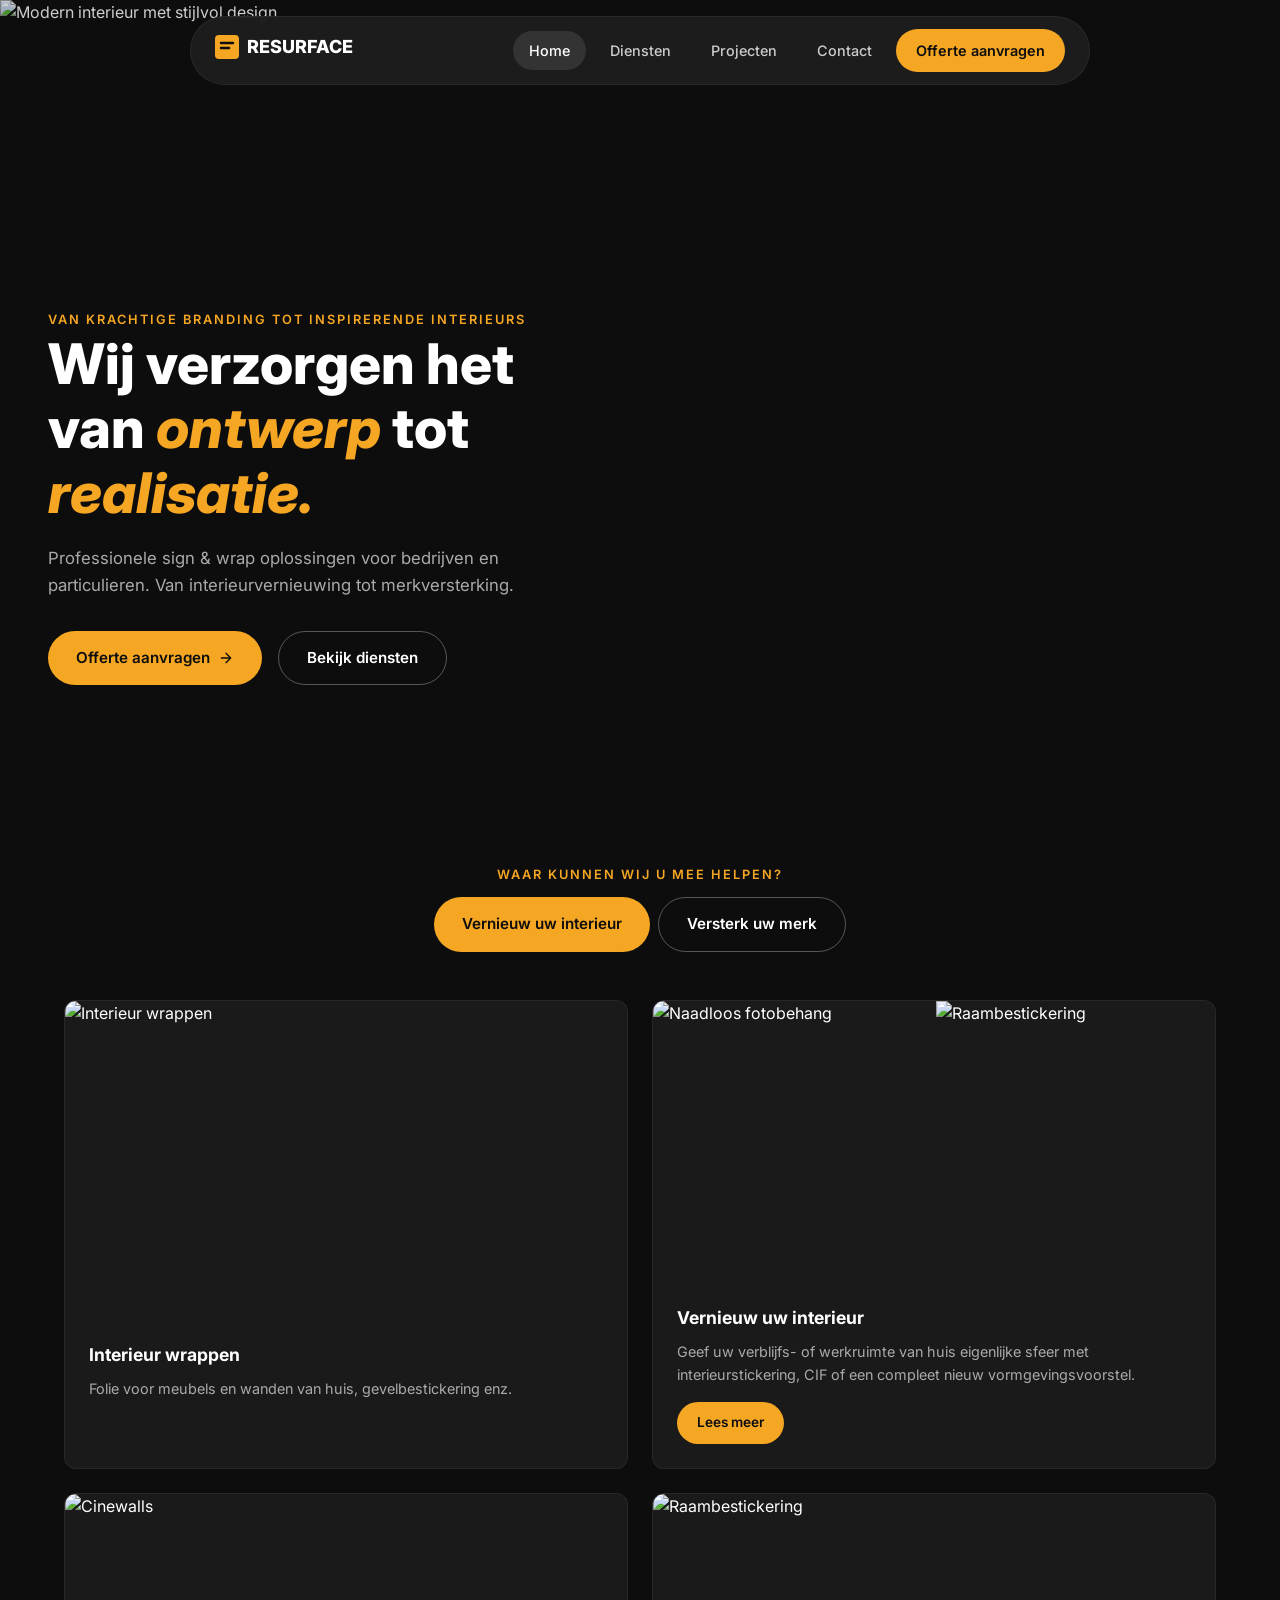
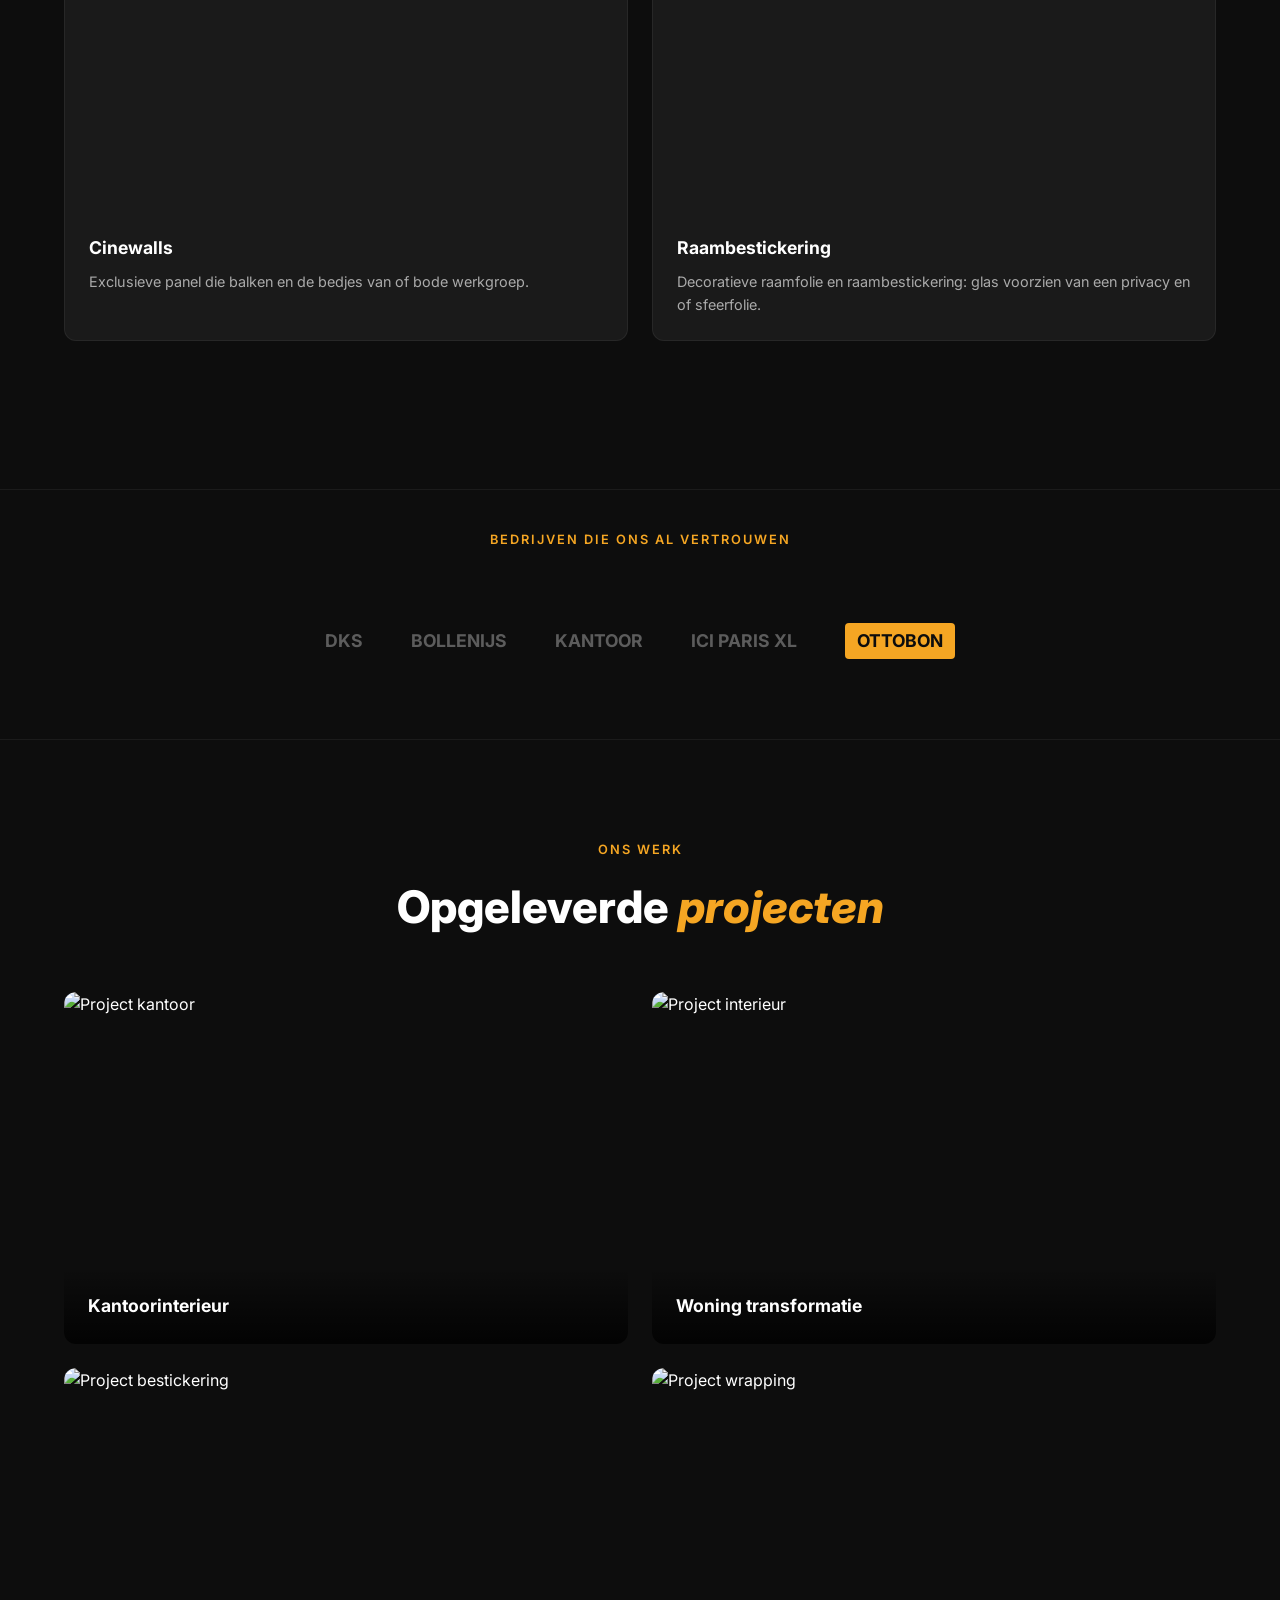
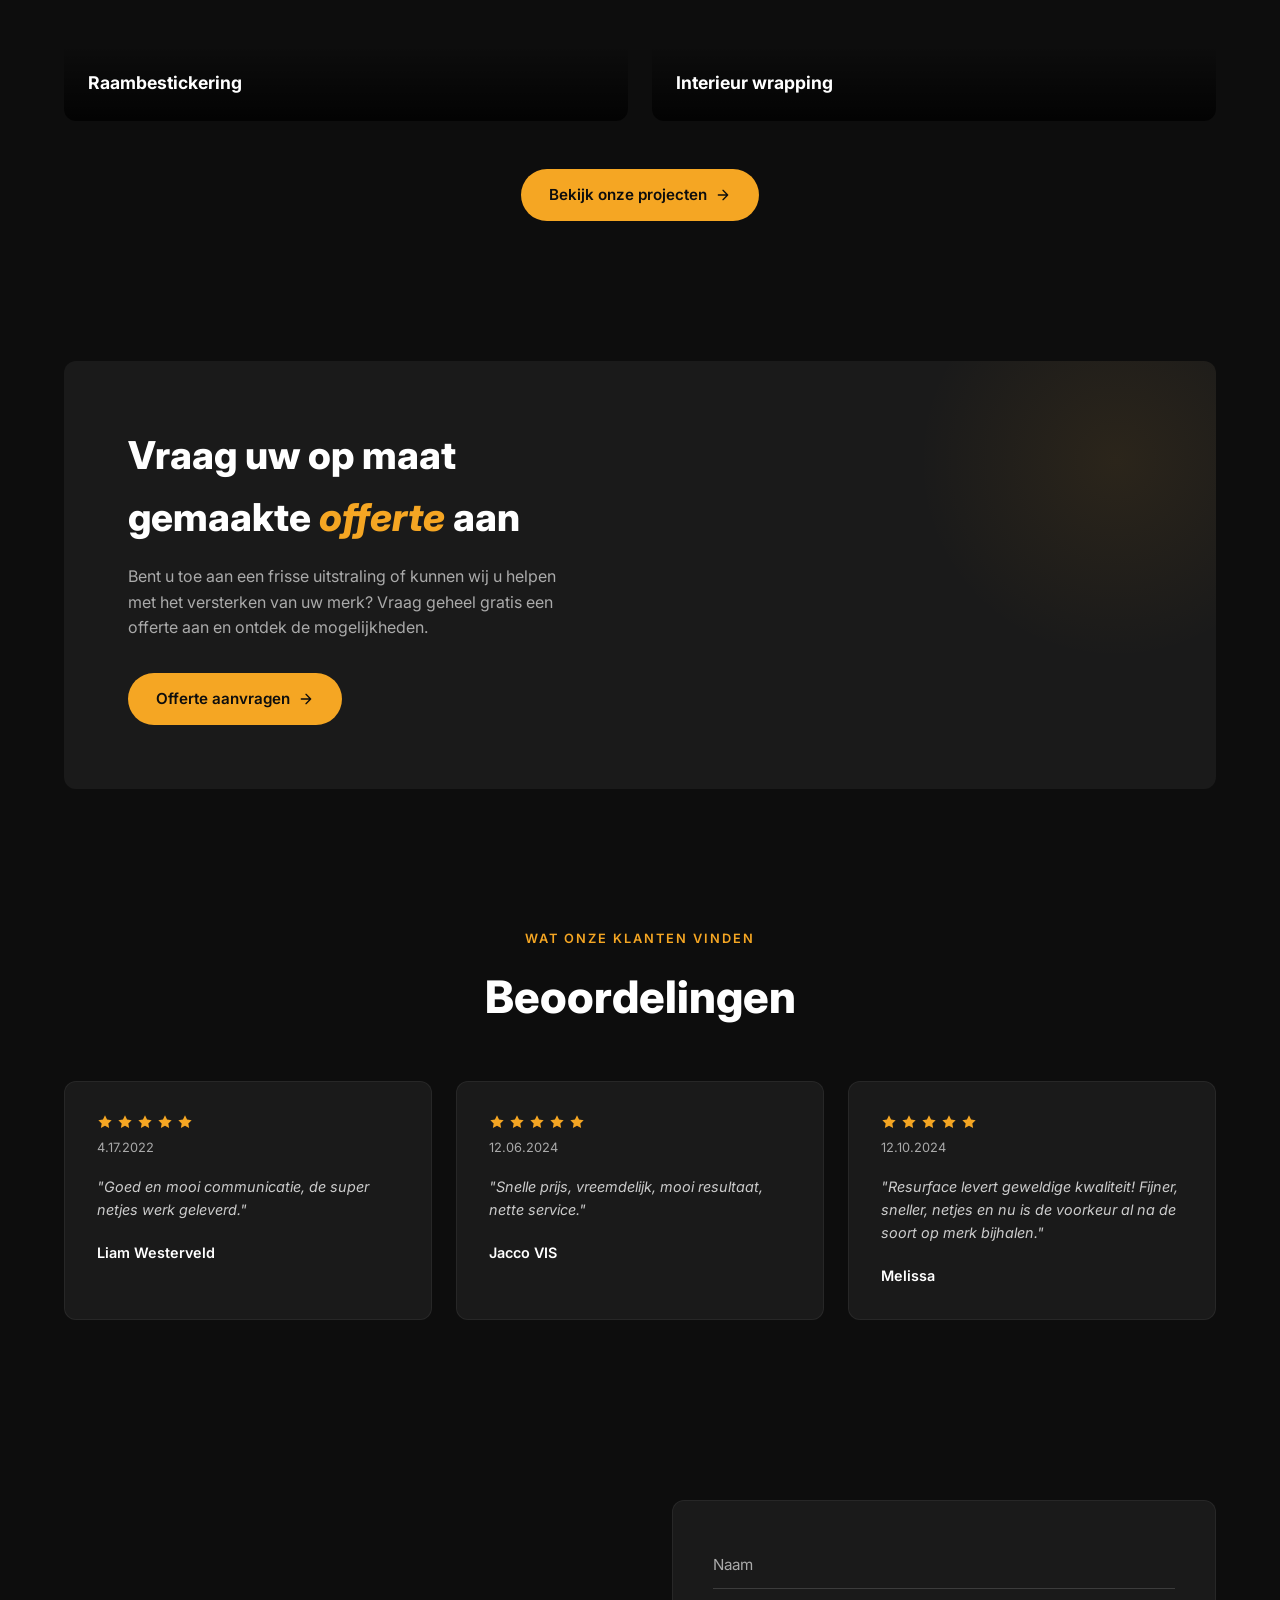
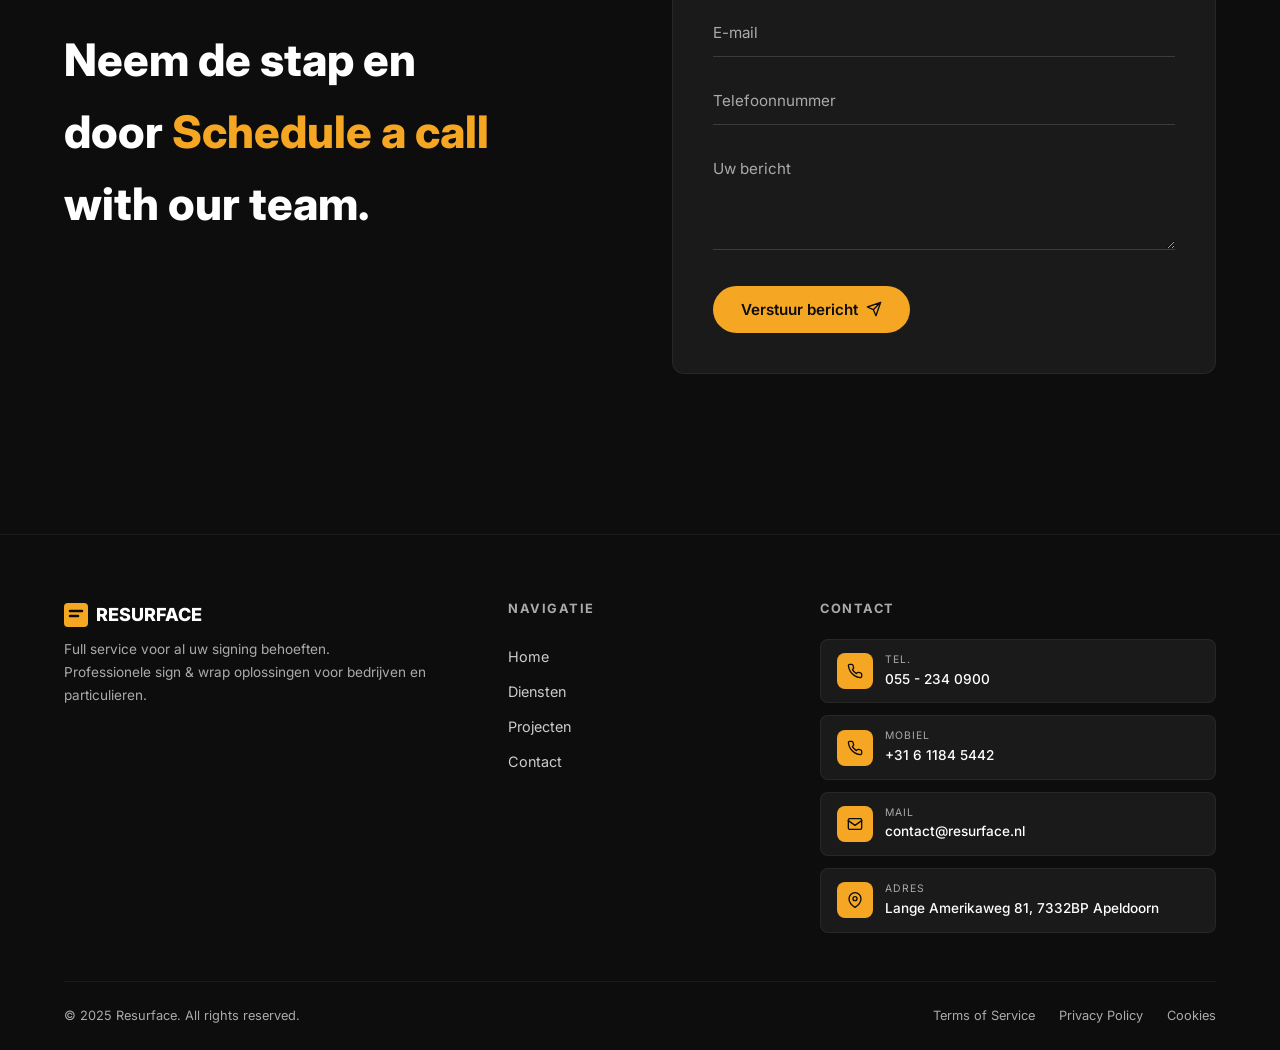
==== index.html @ d7158912 "Initial build: Resurface website — 4 pages, responsive, dark theme Complete static website for Resur" ====
<!DOCTYPE html>
<html lang="nl">
<head>
  <meta charset="UTF-8">
  <meta name="viewport" content="width=device-width, initial-scale=1.0">
  <title>Resurface — Totaalpartner in Interieur & Sign</title>
  <meta name="description" content="Van krachtige branding tot inspirerende interieurs. Wij verzorgen het van ontwerp tot realisatie. Professionele sign & wrap oplossingen in Apeldoorn.">
  <link rel="preconnect" href="https://fonts.googleapis.com">
  <link rel="preconnect" href="https://fonts.gstatic.com" crossorigin>
  <link href="https://fonts.googleapis.com/css2?family=Inter:wght@400;500;600;700;800&display=swap" rel="stylesheet">
  <link rel="stylesheet" href="css/style.css">
</head>
<body>

  <!-- Navigation -->
  <nav class="nav">
    <a href="index.html" class="nav-logo">
      <svg width="180" height="32" viewBox="0 0 180 32" fill="none" xmlns="http://www.w3.org/2000/svg">
        <rect x="0" y="4" width="24" height="24" rx="4" fill="#F5A623"/>
        <path d="M6 12h12M6 17h8" stroke="#0d0d0d" stroke-width="2.5" stroke-linecap="round"/>
        <text x="32" y="22" font-family="Inter, sans-serif" font-weight="800" font-size="18" fill="white">RESURFACE</text>
      </svg>
    </a>
    <div class="nav-links">
      <a href="index.html" class="active">Home</a>
      <a href="diensten.html">Diensten</a>
      <a href="projecten.html">Projecten</a>
      <a href="contact.html">Contact</a>
      <a href="contact.html" class="nav-cta">Offerte aanvragen</a>
    </div>
    <button class="nav-toggle" aria-label="Menu">
      <span></span><span></span><span></span>
    </button>
  </nav>

  <!-- Hero -->
  <section class="hero">
    <div class="hero-bg">
      <img src="https://images.unsplash.com/photo-1600607687939-ce8a6c25118c?w=1920&q=80" alt="Modern interieur met stijlvol design">
    </div>
    <div class="hero-content">
      <span class="hero-label">Van krachtige branding tot inspirerende interieurs</span>
      <h1>Wij verzorgen het van <span class="highlight">ontwerp</span> tot <span class="highlight">realisatie.</span></h1>
      <p>Professionele sign & wrap oplossingen voor bedrijven en particulieren. Van interieurvernieuwing tot merkversterking.</p>
      <div class="hero-buttons">
        <a href="contact.html" class="btn btn-primary">Offerte aanvragen <svg xmlns="http://www.w3.org/2000/svg" width="16" height="16" viewBox="0 0 24 24" fill="none" stroke="currentColor" stroke-width="2" stroke-linecap="round" stroke-linejoin="round"><path d="M5 12h14M12 5l7 7-7 7"/></svg></a>
        <a href="diensten.html" class="btn btn-outline">Bekijk diensten</a>
      </div>
    </div>
  </section>

  <!-- Waar kunnen wij u mee helpen? -->
  <section class="section">
    <div class="container">
      <p class="section-label">Waar kunnen wij u mee helpen?</p>
      <div class="tabs" style="margin-bottom: 48px;">
        <a href="diensten.html#huis" class="btn btn-primary">Vernieuw uw interieur</a>
        <a href="diensten.html#merk" class="btn btn-outline">Versterk uw merk</a>
      </div>

      <div class="home-services">
        <div class="home-service-card">
          <img src="https://images.unsplash.com/photo-1497366216548-37526070297c?w=800&q=80" alt="Interieur wrappen">
          <div class="home-service-content">
            <h3>Interieur wrappen</h3>
            <p>Folie voor meubels en wanden van huis, gevelbestickering enz.</p>
          </div>
        </div>
        <div class="home-service-card">
          <div style="display: grid; grid-template-columns: 1fr 1fr; gap: 4px;">
            <img src="https://images.unsplash.com/photo-1600585154340-be6161a56a0c?w=400&q=80" alt="Naadloos fotobehang" style="aspect-ratio: 1; object-fit: cover;">
            <img src="https://images.unsplash.com/photo-1618221195710-dd6b41faaea6?w=400&q=80" alt="Raambestickering" style="aspect-ratio: 1; object-fit: cover;">
          </div>
          <div class="home-service-content">
            <h3>Vernieuw uw interieur</h3>
            <p>Geef uw verblijfs- of werkruimte van huis eigenlijke sfeer met interieurstickering, CIF of een compleet nieuw vormgevingsvoorstel.</p>
            <a href="diensten.html" class="btn btn-primary" style="margin-top: 16px; padding: 10px 20px; font-size: 0.85rem;">Lees meer</a>
          </div>
        </div>
        <div class="home-service-card">
          <img src="https://images.unsplash.com/photo-1600573472592-401b489a3cdc?w=800&q=80" alt="Cinewalls">
          <div class="home-service-content">
            <h3>Cinewalls</h3>
            <p>Exclusieve panel die balken en de bedjes van of bode werkgroep.</p>
          </div>
        </div>
        <div class="home-service-card">
          <img src="https://images.unsplash.com/photo-1497366811353-6870744d04b2?w=800&q=80" alt="Raambestickering">
          <div class="home-service-content">
            <h3>Raambestickering</h3>
            <p>Decoratieve raamfolie en raambestickering: glas voorzien van een privacy en of sfeerfolie.</p>
          </div>
        </div>
      </div>
    </div>
  </section>

  <!-- Bedrijven die ons vertrouwen -->
  <section style="padding: 40px 0; border-top: 1px solid rgba(255,255,255,0.06); border-bottom: 1px solid rgba(255,255,255,0.06);">
    <div class="container">
      <p class="section-label" style="margin-bottom: 32px;">Bedrijven die ons al vertrouwen</p>
      <div class="trust-logos">
        <span style="color: var(--text-gray); font-weight: 700; font-size: 1.1rem; opacity: 0.5;">DKS</span>
        <span style="color: var(--text-gray); font-weight: 700; font-size: 1.1rem; opacity: 0.5;">BOLLENIJS</span>
        <span style="color: var(--text-gray); font-weight: 700; font-size: 1.1rem; opacity: 0.5;">KANTOOR</span>
        <span style="color: var(--text-gray); font-weight: 700; font-size: 1.1rem; opacity: 0.5;">ICI PARIS XL</span>
        <span style="color: var(--text-gray); font-weight: 700; font-size: 1.1rem; background: var(--accent); color: var(--bg-dark); padding: 4px 12px; border-radius: 4px; opacity: 1;">OTTOBON</span>
      </div>
    </div>
  </section>

  <!-- Opgeleverde projecten -->
  <section class="section">
    <div class="container">
      <p class="section-label">Ons werk</p>
      <h2 class="section-title">Opgeleverde <span class="highlight">projecten</span></h2>
      <div class="projects-showcase">
        <div class="showcase-card">
          <img src="https://images.unsplash.com/photo-1497366216548-37526070297c?w=800&q=80" alt="Project kantoor">
          <div class="showcase-overlay">
            <h3>Kantoorinterieur</h3>
          </div>
        </div>
        <div class="showcase-card">
          <img src="https://images.unsplash.com/photo-1600607687939-ce8a6c25118c?w=800&q=80" alt="Project interieur">
          <div class="showcase-overlay">
            <h3>Woning transformatie</h3>
          </div>
        </div>
        <div class="showcase-card">
          <img src="https://images.unsplash.com/photo-1600585154340-be6161a56a0c?w=800&q=80" alt="Project bestickering">
          <div class="showcase-overlay">
            <h3>Raambestickering</h3>
          </div>
        </div>
        <div class="showcase-card">
          <img src="https://images.unsplash.com/photo-1618221195710-dd6b41faaea6?w=800&q=80" alt="Project wrapping">
          <div class="showcase-overlay">
            <h3>Interieur wrapping</h3>
          </div>
        </div>
      </div>
      <div style="text-align: center;">
        <a href="projecten.html" class="btn btn-primary">Bekijk onze projecten <svg xmlns="http://www.w3.org/2000/svg" width="16" height="16" viewBox="0 0 24 24" fill="none" stroke="currentColor" stroke-width="2" stroke-linecap="round" stroke-linejoin="round"><path d="M5 12h14M12 5l7 7-7 7"/></svg></a>
      </div>
    </div>
  </section>

  <!-- CTA -->
  <div class="container">
    <div class="cta-section">
      <h2>Vraag uw op maat gemaakte <span class="highlight">offerte</span> aan</h2>
      <p>Bent u toe aan een frisse uitstraling of kunnen wij u helpen met het versterken van uw merk? Vraag geheel gratis een offerte aan en ontdek de mogelijkheden.</p>
      <a href="contact.html" class="btn btn-primary">Offerte aanvragen <svg xmlns="http://www.w3.org/2000/svg" width="16" height="16" viewBox="0 0 24 24" fill="none" stroke="currentColor" stroke-width="2" stroke-linecap="round" stroke-linejoin="round"><path d="M5 12h14M12 5l7 7-7 7"/></svg></a>
    </div>
  </div>

  <!-- Reviews -->
  <section class="section">
    <div class="container">
      <p class="section-label">Wat onze klanten vinden</p>
      <h2 class="section-title" style="margin-bottom: 48px;">Beoordelingen</h2>
      <div class="reviews-grid">
        <div class="review-card">
          <div class="review-stars">
            <svg viewBox="0 0 24 24"><polygon points="12 2 15.09 8.26 22 9.27 17 14.14 18.18 21.02 12 17.77 5.82 21.02 7 14.14 2 9.27 8.91 8.26 12 2"/></svg>
            <svg viewBox="0 0 24 24"><polygon points="12 2 15.09 8.26 22 9.27 17 14.14 18.18 21.02 12 17.77 5.82 21.02 7 14.14 2 9.27 8.91 8.26 12 2"/></svg>
            <svg viewBox="0 0 24 24"><polygon points="12 2 15.09 8.26 22 9.27 17 14.14 18.18 21.02 12 17.77 5.82 21.02 7 14.14 2 9.27 8.91 8.26 12 2"/></svg>
            <svg viewBox="0 0 24 24"><polygon points="12 2 15.09 8.26 22 9.27 17 14.14 18.18 21.02 12 17.77 5.82 21.02 7 14.14 2 9.27 8.91 8.26 12 2"/></svg>
            <svg viewBox="0 0 24 24"><polygon points="12 2 15.09 8.26 22 9.27 17 14.14 18.18 21.02 12 17.77 5.82 21.02 7 14.14 2 9.27 8.91 8.26 12 2"/></svg>
          </div>
          <p class="review-date">4.17.2022</p>
          <p class="review-text">"Goed en mooi communicatie, de super netjes werk geleverd."</p>
          <p class="review-author">Liam Westerveld</p>
        </div>
        <div class="review-card">
          <div class="review-stars">
            <svg viewBox="0 0 24 24"><polygon points="12 2 15.09 8.26 22 9.27 17 14.14 18.18 21.02 12 17.77 5.82 21.02 7 14.14 2 9.27 8.91 8.26 12 2"/></svg>
            <svg viewBox="0 0 24 24"><polygon points="12 2 15.09 8.26 22 9.27 17 14.14 18.18 21.02 12 17.77 5.82 21.02 7 14.14 2 9.27 8.91 8.26 12 2"/></svg>
            <svg viewBox="0 0 24 24"><polygon points="12 2 15.09 8.26 22 9.27 17 14.14 18.18 21.02 12 17.77 5.82 21.02 7 14.14 2 9.27 8.91 8.26 12 2"/></svg>
            <svg viewBox="0 0 24 24"><polygon points="12 2 15.09 8.26 22 9.27 17 14.14 18.18 21.02 12 17.77 5.82 21.02 7 14.14 2 9.27 8.91 8.26 12 2"/></svg>
            <svg viewBox="0 0 24 24"><polygon points="12 2 15.09 8.26 22 9.27 17 14.14 18.18 21.02 12 17.77 5.82 21.02 7 14.14 2 9.27 8.91 8.26 12 2"/></svg>
          </div>
          <p class="review-date">12.06.2024</p>
          <p class="review-text">"Snelle prijs, vreemdelijk, mooi resultaat, nette service."</p>
          <p class="review-author">Jacco VIS</p>
        </div>
        <div class="review-card">
          <div class="review-stars">
            <svg viewBox="0 0 24 24"><polygon points="12 2 15.09 8.26 22 9.27 17 14.14 18.18 21.02 12 17.77 5.82 21.02 7 14.14 2 9.27 8.91 8.26 12 2"/></svg>
            <svg viewBox="0 0 24 24"><polygon points="12 2 15.09 8.26 22 9.27 17 14.14 18.18 21.02 12 17.77 5.82 21.02 7 14.14 2 9.27 8.91 8.26 12 2"/></svg>
            <svg viewBox="0 0 24 24"><polygon points="12 2 15.09 8.26 22 9.27 17 14.14 18.18 21.02 12 17.77 5.82 21.02 7 14.14 2 9.27 8.91 8.26 12 2"/></svg>
            <svg viewBox="0 0 24 24"><polygon points="12 2 15.09 8.26 22 9.27 17 14.14 18.18 21.02 12 17.77 5.82 21.02 7 14.14 2 9.27 8.91 8.26 12 2"/></svg>
            <svg viewBox="0 0 24 24"><polygon points="12 2 15.09 8.26 22 9.27 17 14.14 18.18 21.02 12 17.77 5.82 21.02 7 14.14 2 9.27 8.91 8.26 12 2"/></svg>
          </div>
          <p class="review-date">12.10.2024</p>
          <p class="review-text">"Resurface levert geweldige kwaliteit! Fijner, sneller, netjes en nu is de voorkeur al na de soort op merk bijhalen."</p>
          <p class="review-author">Melissa</p>
        </div>
      </div>
    </div>
  </section>

  <!-- Contact bottom -->
  <section style="padding: 0 0 40px; position: relative;">
    <div class="container">
      <div class="home-contact">
        <div class="home-contact-text">
          <h2>Neem de stap en<br>door <span class="highlight">Schedule a call</span><br>with our team.</h2>
        </div>
        <div>
          <form class="contact-form">
            <div class="form-group">
              <input type="text" name="naam" placeholder="Naam" required>
            </div>
            <div class="form-group">
              <input type="email" name="email" placeholder="E-mail" required>
            </div>
            <div class="form-group">
              <input type="tel" name="telefoon" placeholder="Telefoonnummer">
            </div>
            <div class="form-group">
              <textarea name="bericht" placeholder="Uw bericht" rows="4"></textarea>
            </div>
            <button type="submit" class="btn btn-primary form-submit">Verstuur bericht <svg xmlns="http://www.w3.org/2000/svg" width="16" height="16" viewBox="0 0 24 24" fill="none" stroke="currentColor" stroke-width="2" stroke-linecap="round" stroke-linejoin="round"><path d="M22 2L11 13M22 2l-7 20-4-9-9-4 20-7z"/></svg></button>
          </form>
        </div>
      </div>
    </div>
  </section>

  <!-- Footer -->
  <footer class="footer">
    <div class="container">
      <div class="footer-grid">
        <div>
          <div class="footer-logo">
            <svg width="180" height="32" viewBox="0 0 180 32" fill="none" xmlns="http://www.w3.org/2000/svg">
              <rect x="0" y="4" width="24" height="24" rx="4" fill="#F5A623"/>
              <path d="M6 12h12M6 17h8" stroke="#0d0d0d" stroke-width="2.5" stroke-linecap="round"/>
              <text x="32" y="22" font-family="Inter, sans-serif" font-weight="800" font-size="18" fill="white">RESURFACE</text>
            </svg>
          </div>
          <p class="footer-desc">Full service voor al uw signing behoeften.<br>Professionele sign & wrap oplossingen voor bedrijven en particulieren.</p>
        </div>
        <div>
          <h4>Navigatie</h4>
          <div class="footer-nav">
            <a href="index.html">Home</a>
            <a href="diensten.html">Diensten</a>
            <a href="projecten.html">Projecten</a>
            <a href="contact.html">Contact</a>
          </div>
        </div>
        <div>
          <h4>Contact</h4>
          <div class="footer-contact">
            <div class="footer-contact-item">
              <div class="footer-contact-icon">
                <svg xmlns="http://www.w3.org/2000/svg" viewBox="0 0 24 24" fill="none" stroke="currentColor" stroke-width="2" stroke-linecap="round" stroke-linejoin="round"><path d="M22 16.92v3a2 2 0 01-2.18 2 19.79 19.79 0 01-8.63-3.07 19.5 19.5 0 01-6-6 19.79 19.79 0 01-3.07-8.67A2 2 0 014.11 2h3a2 2 0 012 1.72c.127.96.361 1.903.7 2.81a2 2 0 01-.45 2.11L8.09 9.91a16 16 0 006 6l1.27-1.27a2 2 0 012.11-.45c.907.339 1.85.573 2.81.7A2 2 0 0122 16.92z"/></svg>
              </div>
              <div>
                <p class="footer-contact-label">Tel.</p>
                <p class="footer-contact-value">055 - 234 0900</p>
              </div>
            </div>
            <div class="footer-contact-item">
              <div class="footer-contact-icon">
                <svg xmlns="http://www.w3.org/2000/svg" viewBox="0 0 24 24" fill="none" stroke="currentColor" stroke-width="2" stroke-linecap="round" stroke-linejoin="round"><path d="M22 16.92v3a2 2 0 01-2.18 2 19.79 19.79 0 01-8.63-3.07 19.5 19.5 0 01-6-6 19.79 19.79 0 01-3.07-8.67A2 2 0 014.11 2h3a2 2 0 012 1.72c.127.96.361 1.903.7 2.81a2 2 0 01-.45 2.11L8.09 9.91a16 16 0 006 6l1.27-1.27a2 2 0 012.11-.45c.907.339 1.85.573 2.81.7A2 2 0 0122 16.92z"/></svg>
              </div>
              <div>
                <p class="footer-contact-label">Mobiel</p>
                <p class="footer-contact-value">+31 6 1184 5442</p>
              </div>
            </div>
            <div class="footer-contact-item">
              <div class="footer-contact-icon">
                <svg xmlns="http://www.w3.org/2000/svg" viewBox="0 0 24 24" fill="none" stroke="currentColor" stroke-width="2" stroke-linecap="round" stroke-linejoin="round"><rect x="2" y="4" width="20" height="16" rx="2"/><path d="M22 7l-10 7L2 7"/></svg>
              </div>
              <div>
                <p class="footer-contact-label">Mail</p>
                <p class="footer-contact-value">contact@resurface.nl</p>
              </div>
            </div>
            <div class="footer-contact-item">
              <div class="footer-contact-icon">
                <svg xmlns="http://www.w3.org/2000/svg" viewBox="0 0 24 24" fill="none" stroke="currentColor" stroke-width="2" stroke-linecap="round" stroke-linejoin="round"><path d="M21 10c0 7-9 13-9 13s-9-6-9-13a9 9 0 0118 0z"/><circle cx="12" cy="10" r="3"/></svg>
              </div>
              <div>
                <p class="footer-contact-label">Adres</p>
                <p class="footer-contact-value">Lange Amerikaweg 81, 7332BP Apeldoorn</p>
              </div>
            </div>
          </div>
        </div>
      </div>
      <div class="footer-bottom">
        <p>&copy; 2025 Resurface. All rights reserved.</p>
        <div class="footer-bottom-links">
          <a href="#">Terms of Service</a>
          <a href="#">Privacy Policy</a>
          <a href="#">Cookies</a>
        </div>
      </div>
    </div>
  </footer>

  <script src="js/main.js"></script>
</body>
</html>
---- css/style.css ----
/* ===== RESET & BASE ===== */
*, *::before, *::after { margin: 0; padding: 0; box-sizing: border-box; }

:root {
  --bg-dark: #0d0d0d;
  --bg-card: #1a1a1a;
  --bg-card-hover: #222;
  --accent: #f5a623;
  --accent-hover: #e69500;
  --text-white: #fff;
  --text-gray: #aaa;
  --text-light: #ccc;
  --radius: 12px;
  --radius-sm: 8px;
  --transition: .3s ease;
  --max-width: 1200px;
  --nav-height: 80px;
}

html { scroll-behavior: smooth; font-size: 16px; }

body {
  font-family: 'Inter', -apple-system, BlinkMacSystemFont, 'Segoe UI', sans-serif;
  background: var(--bg-dark);
  color: var(--text-white);
  line-height: 1.6;
  overflow-x: hidden;
}

a { color: inherit; text-decoration: none; }
ul { list-style: none; }
img { max-width: 100%; height: auto; display: block; }
button, input, textarea { font-family: inherit; }

.container {
  max-width: var(--max-width);
  margin: 0 auto;
  padding: 0 24px;
}

/* ===== NAVIGATION ===== */
.nav {
  position: fixed;
  top: 16px;
  left: 50%;
  transform: translateX(-50%);
  width: calc(100% - 48px);
  max-width: 900px;
  background: rgba(30, 30, 30, 0.9);
  backdrop-filter: blur(20px);
  -webkit-backdrop-filter: blur(20px);
  border-radius: 50px;
  padding: 12px 24px;
  display: flex;
  align-items: center;
  justify-content: space-between;
  z-index: 1000;
  border: 1px solid rgba(255,255,255,0.06);
}

.nav-logo img {
  height: 32px;
  width: auto;
}

.nav-links {
  display: flex;
  gap: 8px;
  align-items: center;
}

.nav-links a {
  padding: 8px 16px;
  border-radius: 50px;
  font-size: 0.9rem;
  font-weight: 500;
  color: var(--text-light);
  transition: var(--transition);
}

.nav-links a:hover,
.nav-links a.active {
  color: var(--text-white);
  background: rgba(255,255,255,0.1);
}

.nav-cta {
  background: var(--accent) !important;
  color: var(--bg-dark) !important;
  font-weight: 600 !important;
  padding: 10px 20px !important;
}

.nav-cta:hover {
  background: var(--accent-hover) !important;
}

/* Mobile hamburger */
.nav-toggle {
  display: none;
  background: none;
  border: none;
  cursor: pointer;
  padding: 8px;
  flex-direction: column;
  gap: 5px;
}

.nav-toggle span {
  display: block;
  width: 24px;
  height: 2px;
  background: var(--text-white);
  border-radius: 2px;
  transition: var(--transition);
}

/* ===== HERO ===== */
.hero {
  position: relative;
  min-height: 85vh;
  display: flex;
  align-items: flex-end;
  padding: 0 0 80px;
  overflow: hidden;
}

.hero-bg {
  position: absolute;
  inset: 0;
  z-index: 0;
}

.hero-bg img {
  width: 100%;
  height: 100%;
  object-fit: cover;
}

.hero-bg::after {
  content: '';
  position: absolute;
  inset: 0;
  background: linear-gradient(to top, rgba(13,13,13,0.95) 0%, rgba(13,13,13,0.4) 50%, rgba(13,13,13,0.2) 100%);
}

.hero-content {
  position: relative;
  z-index: 1;
  max-width: 600px;
  padding: 0 48px;
}

.hero-label {
  text-transform: uppercase;
  font-size: 0.8rem;
  font-weight: 600;
  letter-spacing: 2px;
  color: var(--accent);
  margin-bottom: 16px;
}

.hero h1 {
  font-size: clamp(2.2rem, 5vw, 3.5rem);
  font-weight: 800;
  line-height: 1.15;
  margin-bottom: 20px;
}

.hero h1 .highlight {
  color: var(--accent);
  font-style: italic;
}

.hero p {
  color: var(--text-gray);
  font-size: 1.05rem;
  margin-bottom: 32px;
  max-width: 480px;
}

.hero-buttons {
  display: flex;
  gap: 16px;
  flex-wrap: wrap;
}

/* ===== BUTTONS ===== */
.btn {
  display: inline-flex;
  align-items: center;
  gap: 8px;
  padding: 14px 28px;
  border-radius: 50px;
  font-weight: 600;
  font-size: 0.95rem;
  cursor: pointer;
  transition: var(--transition);
  border: none;
  white-space: nowrap;
}

.btn-primary {
  background: var(--accent);
  color: var(--bg-dark);
}

.btn-primary:hover {
  background: var(--accent-hover);
  transform: translateY(-2px);
}

.btn-outline {
  background: transparent;
  color: var(--text-white);
  border: 1px solid rgba(255,255,255,0.3);
}

.btn-outline:hover {
  border-color: var(--text-white);
  background: rgba(255,255,255,0.05);
}

.btn-dark {
  background: rgba(255,255,255,0.1);
  color: var(--text-white);
  border: 1px solid rgba(255,255,255,0.15);
}

.btn-dark:hover {
  background: rgba(255,255,255,0.15);
}

.btn svg, .btn i {
  width: 16px;
  height: 16px;
}

/* ===== SECTION SHARED ===== */
.section {
  padding: 100px 0;
}

.section-label {
  text-transform: uppercase;
  font-size: 0.8rem;
  font-weight: 600;
  letter-spacing: 2px;
  color: var(--accent);
  text-align: center;
  margin-bottom: 12px;
}

.section-title {
  font-size: clamp(1.8rem, 4vw, 2.8rem);
  font-weight: 800;
  text-align: center;
  margin-bottom: 48px;
}

.section-title .highlight {
  color: var(--accent);
  font-style: italic;
}

/* ===== TABS (Diensten) ===== */
.tabs {
  display: flex;
  justify-content: center;
  gap: 8px;
  margin-bottom: 60px;
  flex-wrap: wrap;
}

.tab-btn {
  padding: 10px 24px;
  border-radius: 50px;
  background: transparent;
  color: var(--text-gray);
  border: 1px solid rgba(255,255,255,0.15);
  cursor: pointer;
  font-weight: 500;
  font-size: 0.95rem;
  transition: var(--transition);
}

.tab-btn:hover {
  color: var(--text-white);
  border-color: rgba(255,255,255,0.3);
}

.tab-btn.active {
  background: var(--accent);
  color: var(--bg-dark);
  border-color: var(--accent);
  font-weight: 600;
}

.tab-content {
  display: none;
}

.tab-content.active {
  display: block;
  animation: fadeIn 0.4s ease;
}

@keyframes fadeIn {
  from { opacity: 0; transform: translateY(12px); }
  to { opacity: 1; transform: translateY(0); }
}

/* ===== CATEGORY INTRO ===== */
.category-intro {
  display: grid;
  grid-template-columns: 1fr 1fr;
  gap: 48px;
  align-items: center;
  margin-bottom: 80px;
}

.category-intro h2 {
  font-size: clamp(1.6rem, 3vw, 2.4rem);
  font-weight: 800;
  text-transform: uppercase;
  margin-bottom: 20px;
}

.category-intro p {
  color: var(--text-gray);
  font-size: 1rem;
  margin-bottom: 24px;
  max-width: 440px;
}

.category-image {
  border-radius: var(--radius);
  overflow: hidden;
  aspect-ratio: 16/10;
}

.category-image img {
  width: 100%;
  height: 100%;
  object-fit: cover;
}

/* ===== SERVICES GRID ===== */
.services-grid {
  display: grid;
  grid-template-columns: repeat(4, 1fr);
  gap: 32px;
}

.service-card {
  text-align: center;
}

.service-icon {
  width: 100px;
  height: 100px;
  border-radius: 50%;
  overflow: hidden;
  margin: 0 auto 16px;
  border: 3px solid rgba(255,255,255,0.1);
}

.service-icon img {
  width: 100%;
  height: 100%;
  object-fit: cover;
}

.service-card h3 {
  color: var(--accent);
  font-size: 0.95rem;
  font-weight: 600;
  margin-bottom: 8px;
}

.service-card p {
  color: var(--text-gray);
  font-size: 0.85rem;
  line-height: 1.5;
}

/* ===== PROJECTS ===== */
.project-block {
  display: grid;
  grid-template-columns: 1fr 1fr;
  gap: 48px;
  align-items: start;
  margin-bottom: 80px;
}

.project-block:nth-child(even) {
  direction: rtl;
}

.project-block:nth-child(even) > * {
  direction: ltr;
}

.project-info .project-label {
  text-transform: uppercase;
  font-size: 0.75rem;
  font-weight: 600;
  letter-spacing: 2px;
  color: var(--accent);
  margin-bottom: 8px;
}

.project-info h2 {
  font-size: 1.8rem;
  font-weight: 800;
  margin-bottom: 16px;
}

.project-info p {
  color: var(--text-gray);
  font-size: 0.95rem;
  margin-bottom: 20px;
  max-width: 440px;
}

.project-tags {
  display: flex;
  gap: 8px;
  flex-wrap: wrap;
  margin-bottom: 24px;
}

.project-tag {
  padding: 6px 16px;
  border-radius: 50px;
  font-size: 0.8rem;
  color: var(--accent);
  border: 1px solid rgba(245, 166, 35, 0.3);
  background: rgba(245, 166, 35, 0.08);
}

.project-main-image {
  border-radius: var(--radius);
  overflow: hidden;
  aspect-ratio: 16/10;
}

.project-main-image img {
  width: 100%;
  height: 100%;
  object-fit: cover;
}

.project-gallery {
  display: grid;
  grid-template-columns: repeat(5, 1fr);
  gap: 12px;
  margin-top: 20px;
  grid-column: 1 / -1;
  direction: ltr;
}

.project-gallery img {
  border-radius: var(--radius-sm);
  aspect-ratio: 1;
  object-fit: cover;
  width: 100%;
  cursor: pointer;
  transition: var(--transition);
}

.project-gallery img:hover {
  transform: scale(1.05);
}

/* ===== CTA SECTION ===== */
.cta-section {
  background: var(--bg-card);
  border-radius: var(--radius);
  padding: 64px;
  margin: 40px auto;
  max-width: var(--max-width);
  position: relative;
  overflow: hidden;
}

.cta-section::after {
  content: '';
  position: absolute;
  right: -100px;
  top: -100px;
  width: 400px;
  height: 400px;
  background: radial-gradient(circle, rgba(245,166,35,0.08) 0%, transparent 70%);
  pointer-events: none;
}

.cta-section h2 {
  font-size: clamp(1.6rem, 3vw, 2.4rem);
  font-weight: 800;
  margin-bottom: 16px;
  max-width: 500px;
}

.cta-section h2 .highlight {
  color: var(--accent);
  font-style: italic;
}

.cta-section p {
  color: var(--text-gray);
  margin-bottom: 32px;
  max-width: 440px;
}

/* ===== CONTACT SECTION ===== */
.contact-grid {
  display: grid;
  grid-template-columns: 1fr 1fr;
  gap: 64px;
  align-items: start;
}

.contact-label {
  text-transform: uppercase;
  font-size: 0.8rem;
  font-weight: 600;
  letter-spacing: 2px;
  color: var(--accent);
  margin-bottom: 12px;
}

.contact-title {
  font-size: clamp(1.8rem, 4vw, 2.8rem);
  font-weight: 800;
  margin-bottom: 16px;
}

.contact-title .highlight {
  color: var(--accent);
  font-style: italic;
}

.contact-text {
  color: var(--text-gray);
  margin-bottom: 40px;
  max-width: 400px;
}

.contact-items {
  display: flex;
  flex-direction: column;
  gap: 16px;
}

.contact-item {
  display: flex;
  align-items: center;
  gap: 16px;
  padding: 16px 20px;
  background: var(--bg-card);
  border-radius: var(--radius-sm);
  border: 1px solid rgba(255,255,255,0.06);
}

.contact-item-icon {
  width: 44px;
  height: 44px;
  border-radius: 10px;
  background: var(--accent);
  display: flex;
  align-items: center;
  justify-content: center;
  flex-shrink: 0;
}

.contact-item-icon svg {
  width: 20px;
  height: 20px;
  color: var(--bg-dark);
}

.contact-item-label {
  font-size: 0.7rem;
  text-transform: uppercase;
  letter-spacing: 1px;
  color: var(--text-gray);
  margin-bottom: 2px;
}

.contact-item-value {
  font-weight: 600;
  font-size: 0.95rem;
}

/* ===== FORM ===== */
.contact-form {
  background: var(--bg-card);
  border-radius: var(--radius);
  padding: 40px;
  border: 1px solid rgba(255,255,255,0.06);
}

.form-row {
  display: grid;
  grid-template-columns: 1fr 1fr;
  gap: 20px;
}

.form-group {
  margin-bottom: 20px;
}

.form-group input,
.form-group textarea {
  width: 100%;
  padding: 14px 0;
  background: transparent;
  border: none;
  border-bottom: 1px solid rgba(255,255,255,0.15);
  color: var(--text-white);
  font-size: 0.95rem;
  outline: none;
  transition: var(--transition);
}

.form-group input::placeholder,
.form-group textarea::placeholder {
  color: var(--text-gray);
}

.form-group input:focus,
.form-group textarea:focus {
  border-color: var(--accent);
}

.form-group textarea {
  min-height: 100px;
  resize: vertical;
}

.form-submit {
  margin-top: 8px;
}

/* ===== FOOTER ===== */
.footer {
  border-top: 1px solid rgba(255,255,255,0.06);
  padding: 64px 0 0;
  margin-top: 40px;
}

.footer-grid {
  display: grid;
  grid-template-columns: 1.5fr 1fr 1.5fr;
  gap: 48px;
  margin-bottom: 48px;
}

.footer-logo img {
  height: 36px;
  margin-bottom: 16px;
}

.footer-desc {
  color: var(--text-gray);
  font-size: 0.85rem;
  line-height: 1.7;
}

.footer h4 {
  text-transform: uppercase;
  font-size: 0.8rem;
  letter-spacing: 1.5px;
  margin-bottom: 20px;
  color: var(--text-gray);
}

.footer-nav a {
  display: block;
  padding: 6px 0;
  color: var(--text-light);
  font-size: 0.9rem;
  transition: var(--transition);
}

.footer-nav a:hover {
  color: var(--accent);
}

.footer-contact {
  display: flex;
  flex-direction: column;
  gap: 12px;
}

.footer-contact-item {
  display: flex;
  align-items: center;
  gap: 12px;
  padding: 12px 16px;
  background: var(--bg-card);
  border-radius: var(--radius-sm);
  border: 1px solid rgba(255,255,255,0.06);
  font-size: 0.85rem;
}

.footer-contact-icon {
  width: 36px;
  height: 36px;
  border-radius: 8px;
  background: var(--accent);
  display: flex;
  align-items: center;
  justify-content: center;
  flex-shrink: 0;
}

.footer-contact-icon svg {
  width: 16px;
  height: 16px;
  color: var(--bg-dark);
}

.footer-contact-label {
  font-size: 0.65rem;
  text-transform: uppercase;
  letter-spacing: 1px;
  color: var(--text-gray);
}

.footer-contact-value {
  font-weight: 500;
  font-size: 0.85rem;
}

.footer-bottom {
  border-top: 1px solid rgba(255,255,255,0.06);
  padding: 24px 0;
  display: flex;
  justify-content: space-between;
  align-items: center;
  font-size: 0.8rem;
  color: var(--text-gray);
}

.footer-bottom-links {
  display: flex;
  gap: 24px;
}

.footer-bottom-links a {
  color: var(--text-gray);
  transition: var(--transition);
}

.footer-bottom-links a:hover {
  color: var(--text-white);
}

/* ===== HOME: DIENSTEN BENTO ===== */
.home-services {
  display: grid;
  grid-template-columns: repeat(2, 1fr);
  gap: 24px;
  margin-bottom: 48px;
}

.home-service-card {
  background: var(--bg-card);
  border-radius: var(--radius);
  overflow: hidden;
  border: 1px solid rgba(255,255,255,0.06);
  transition: var(--transition);
}

.home-service-card:hover {
  border-color: rgba(255,255,255,0.12);
  transform: translateY(-4px);
}

.home-service-card img {
  width: 100%;
  aspect-ratio: 16/9;
  object-fit: cover;
}

.home-service-content {
  padding: 24px;
}

.home-service-content h3 {
  font-size: 1.1rem;
  font-weight: 700;
  margin-bottom: 8px;
}

.home-service-content p {
  color: var(--text-gray);
  font-size: 0.9rem;
}

/* ===== HOME: VERTROUWD DOOR ===== */
.trust-logos {
  display: flex;
  justify-content: center;
  align-items: center;
  gap: 48px;
  flex-wrap: wrap;
  padding: 40px 0;
}

.trust-logos img {
  height: 32px;
  opacity: 0.5;
  transition: var(--transition);
  filter: grayscale(1) brightness(2);
}

.trust-logos img:hover {
  opacity: 1;
  filter: none;
}

/* ===== HOME: PROJECTS SHOWCASE ===== */
.projects-showcase {
  display: grid;
  grid-template-columns: 1fr 1fr;
  gap: 24px;
  margin-bottom: 48px;
}

.showcase-card {
  position: relative;
  border-radius: var(--radius);
  overflow: hidden;
  aspect-ratio: 16/10;
}

.showcase-card img {
  width: 100%;
  height: 100%;
  object-fit: cover;
  transition: var(--transition);
}

.showcase-card:hover img {
  transform: scale(1.05);
}

.showcase-overlay {
  position: absolute;
  bottom: 0;
  left: 0;
  right: 0;
  padding: 24px;
  background: linear-gradient(to top, rgba(0,0,0,0.8), transparent);
}

.showcase-overlay h3 {
  font-size: 1.1rem;
  font-weight: 700;
}

/* ===== HOME: REVIEWS ===== */
.reviews-grid {
  display: grid;
  grid-template-columns: repeat(3, 1fr);
  gap: 24px;
}

.review-card {
  background: var(--bg-card);
  border-radius: var(--radius);
  padding: 32px;
  border: 1px solid rgba(255,255,255,0.06);
}

.review-stars {
  display: flex;
  gap: 4px;
  margin-bottom: 8px;
}

.review-stars svg {
  width: 16px;
  height: 16px;
  color: var(--accent);
  fill: var(--accent);
}

.review-date {
  font-size: 0.8rem;
  color: var(--text-gray);
  margin-bottom: 16px;
}

.review-text {
  color: var(--text-light);
  font-size: 0.9rem;
  font-style: italic;
  margin-bottom: 20px;
  line-height: 1.6;
}

.review-author {
  font-weight: 600;
  font-size: 0.9rem;
}

/* ===== HOME: CONTACT BOTTOM ===== */
.home-contact {
  display: grid;
  grid-template-columns: 1fr 1fr;
  gap: 64px;
  align-items: center;
  padding: 80px 0;
}

.home-contact-text h2 {
  font-size: clamp(1.8rem, 4vw, 2.8rem);
  font-weight: 800;
  margin-bottom: 8px;
}

.home-contact-text h2 .highlight {
  color: var(--accent);
}

/* ===== RESPONSIVE ===== */
@media (max-width: 1024px) {
  .services-grid {
    grid-template-columns: repeat(3, 1fr);
    gap: 24px;
  }

  .footer-grid {
    grid-template-columns: 1fr 1fr;
    gap: 32px;
  }
}

@media (max-width: 768px) {
  .nav-links {
    display: none;
    position: absolute;
    top: calc(100% + 12px);
    left: 0;
    right: 0;
    background: rgba(30, 30, 30, 0.97);
    backdrop-filter: blur(20px);
    border-radius: var(--radius);
    padding: 20px;
    flex-direction: column;
    border: 1px solid rgba(255,255,255,0.06);
  }

  .nav-links.open {
    display: flex;
  }

  .nav-links a {
    width: 100%;
    text-align: center;
    padding: 12px;
  }

  .nav-toggle {
    display: flex;
  }

  .hero {
    min-height: 70vh;
    padding-bottom: 60px;
  }

  .hero-content {
    padding: 0 24px;
  }

  .hero h1 {
    font-size: 2rem;
  }

  .hero-buttons {
    flex-direction: column;
  }

  .hero-buttons .btn {
    width: 100%;
    justify-content: center;
  }

  .section {
    padding: 60px 0;
  }

  .category-intro {
    grid-template-columns: 1fr;
    gap: 32px;
  }

  .category-intro .category-image {
    order: -1;
  }

  .services-grid {
    grid-template-columns: repeat(2, 1fr);
    gap: 20px;
  }

  .project-block {
    grid-template-columns: 1fr;
    gap: 24px;
  }

  .project-block:nth-child(even) {
    direction: ltr;
  }

  .project-gallery {
    grid-template-columns: repeat(3, 1fr);
  }

  .contact-grid {
    grid-template-columns: 1fr;
    gap: 40px;
  }

  .cta-section {
    padding: 40px 24px;
    margin: 24px;
    border-radius: var(--radius);
  }

  .footer-grid {
    grid-template-columns: 1fr;
    gap: 32px;
  }

  .footer-bottom {
    flex-direction: column;
    gap: 16px;
    text-align: center;
  }

  .home-services {
    grid-template-columns: 1fr;
  }

  .home-contact {
    grid-template-columns: 1fr;
    gap: 40px;
  }

  .reviews-grid {
    grid-template-columns: 1fr;
  }

  .projects-showcase {
    grid-template-columns: 1fr;
  }

  .form-row {
    grid-template-columns: 1fr;
  }

  .trust-logos {
    gap: 24px;
  }

  .trust-logos img {
    height: 24px;
  }
}

@media (max-width: 480px) {
  .nav {
    width: calc(100% - 24px);
    padding: 10px 16px;
  }

  .hero {
    min-height: 60vh;
  }

  .hero h1 {
    font-size: 1.7rem;
  }

  .services-grid {
    grid-template-columns: 1fr 1fr;
    gap: 16px;
  }

  .service-icon {
    width: 72px;
    height: 72px;
  }

  .project-gallery {
    grid-template-columns: repeat(3, 1fr);
    gap: 8px;
  }

  .section-title {
    font-size: 1.6rem;
  }

  .contact-form {
    padding: 24px;
  }
}
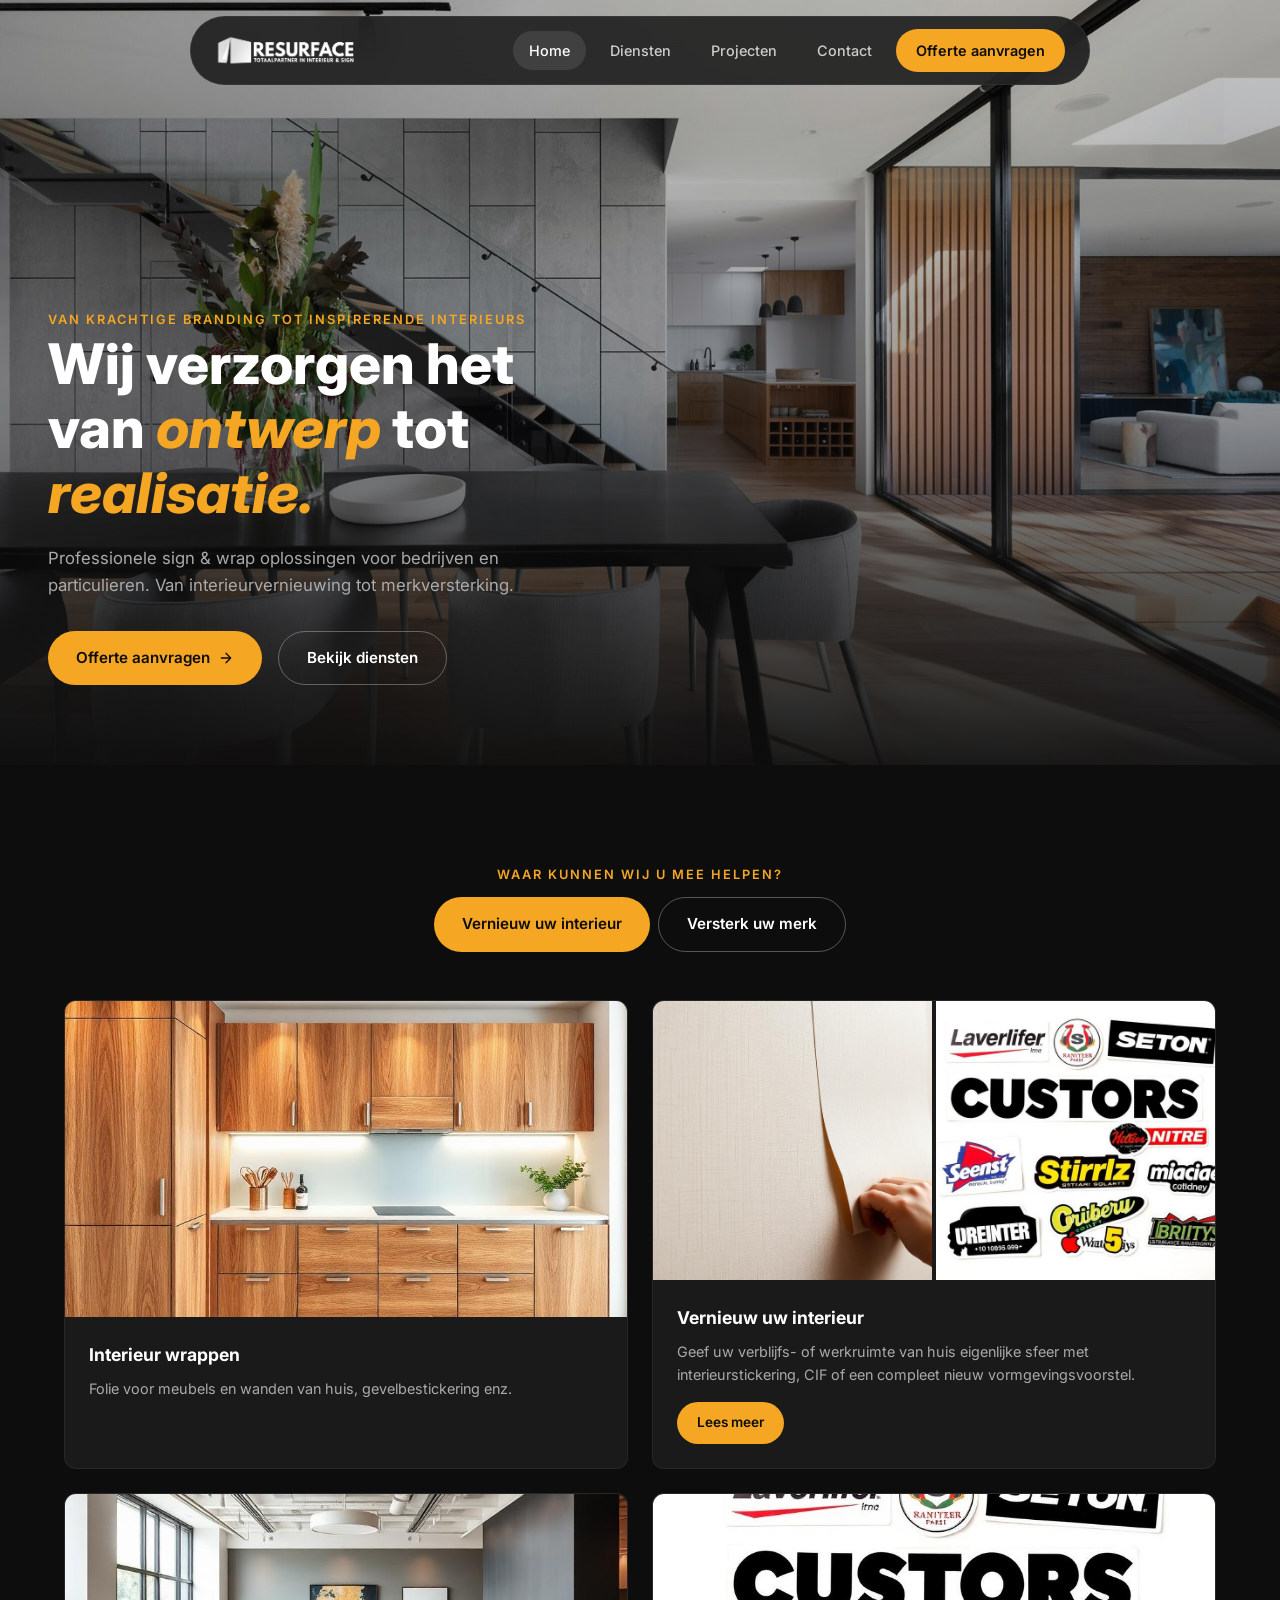
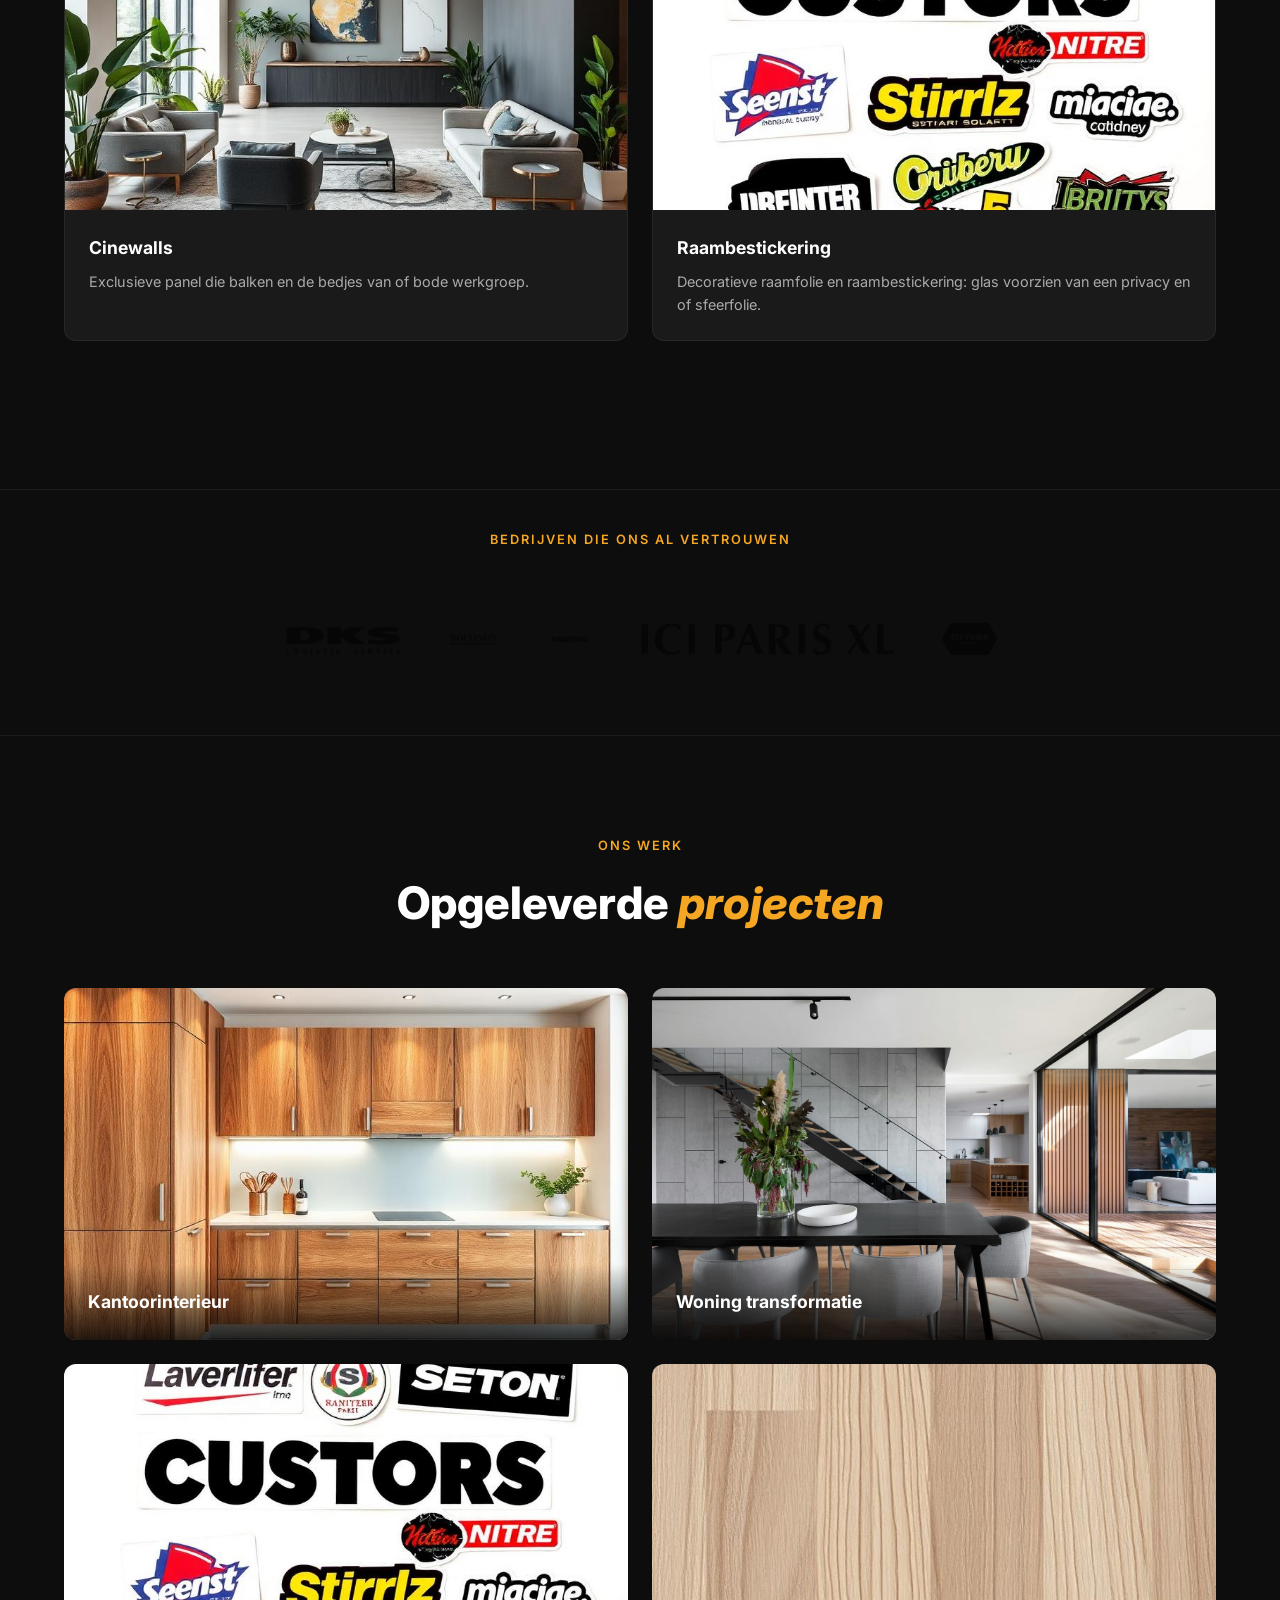
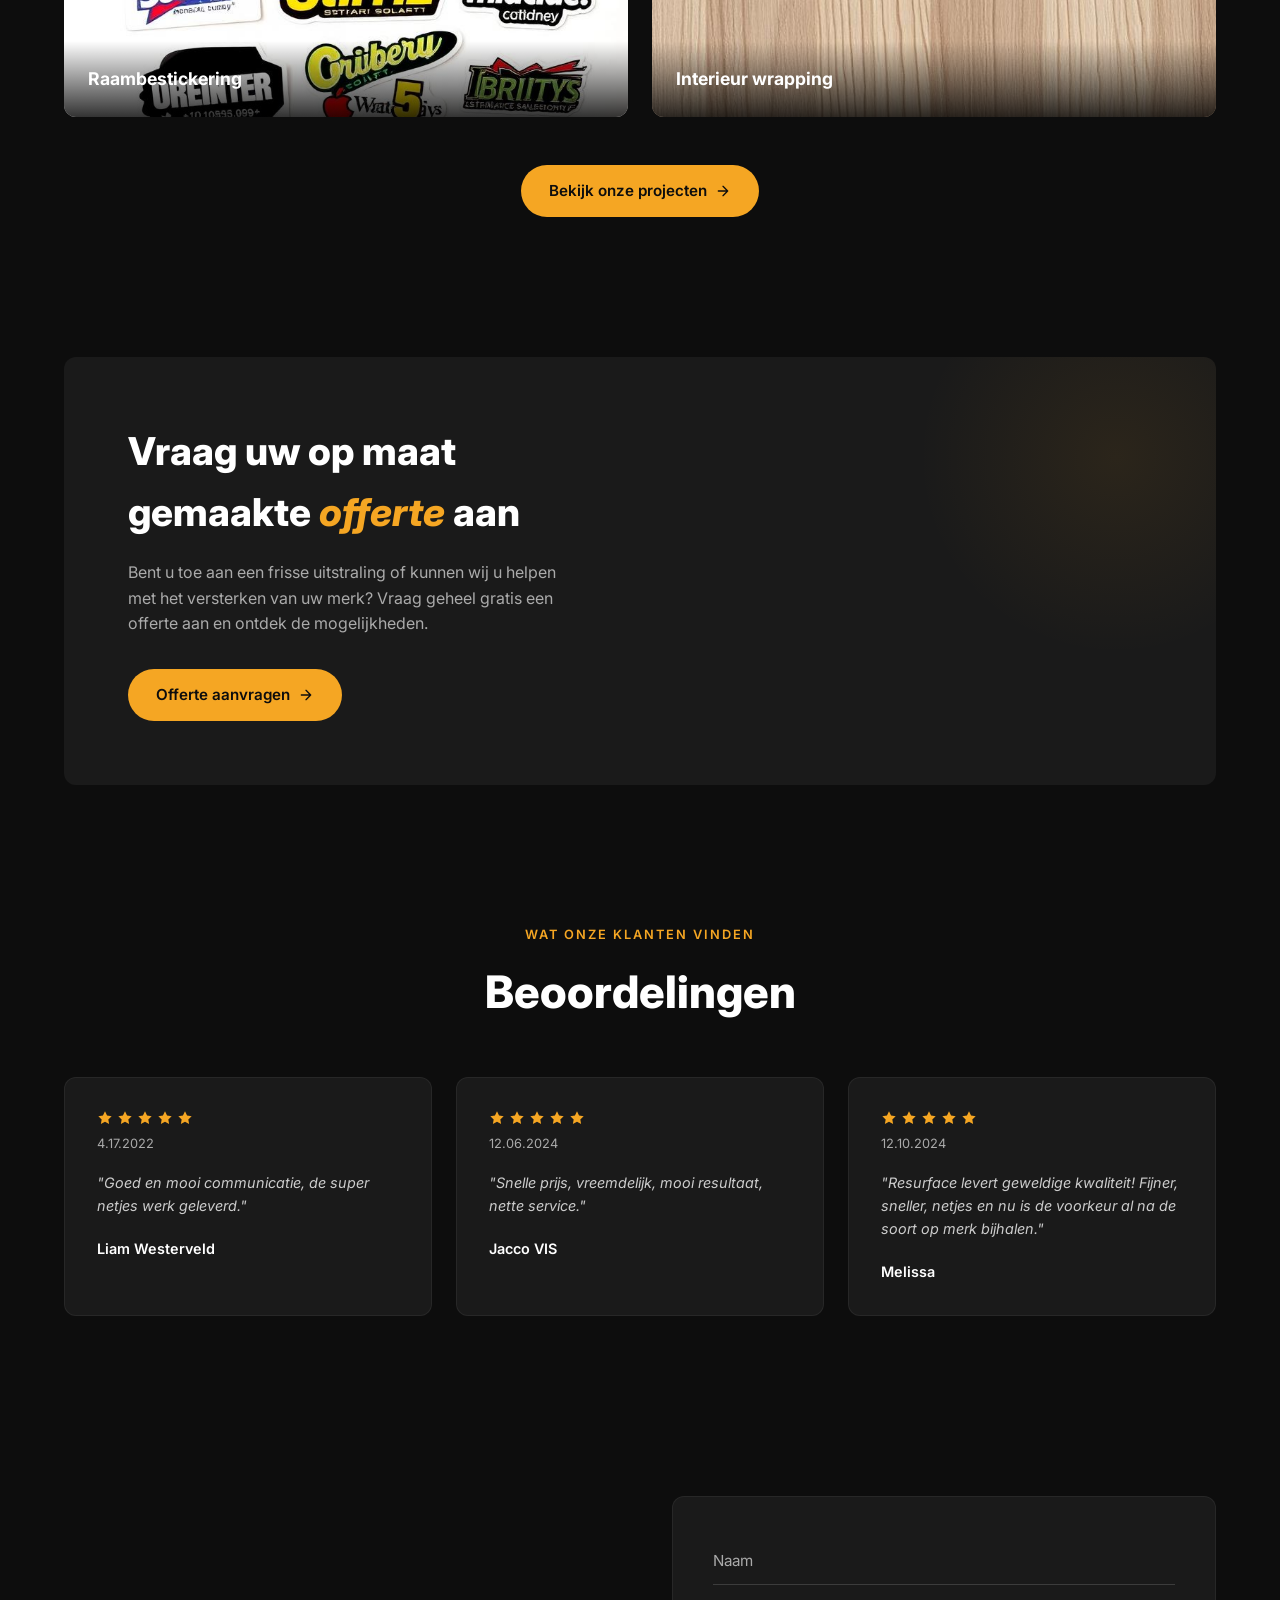
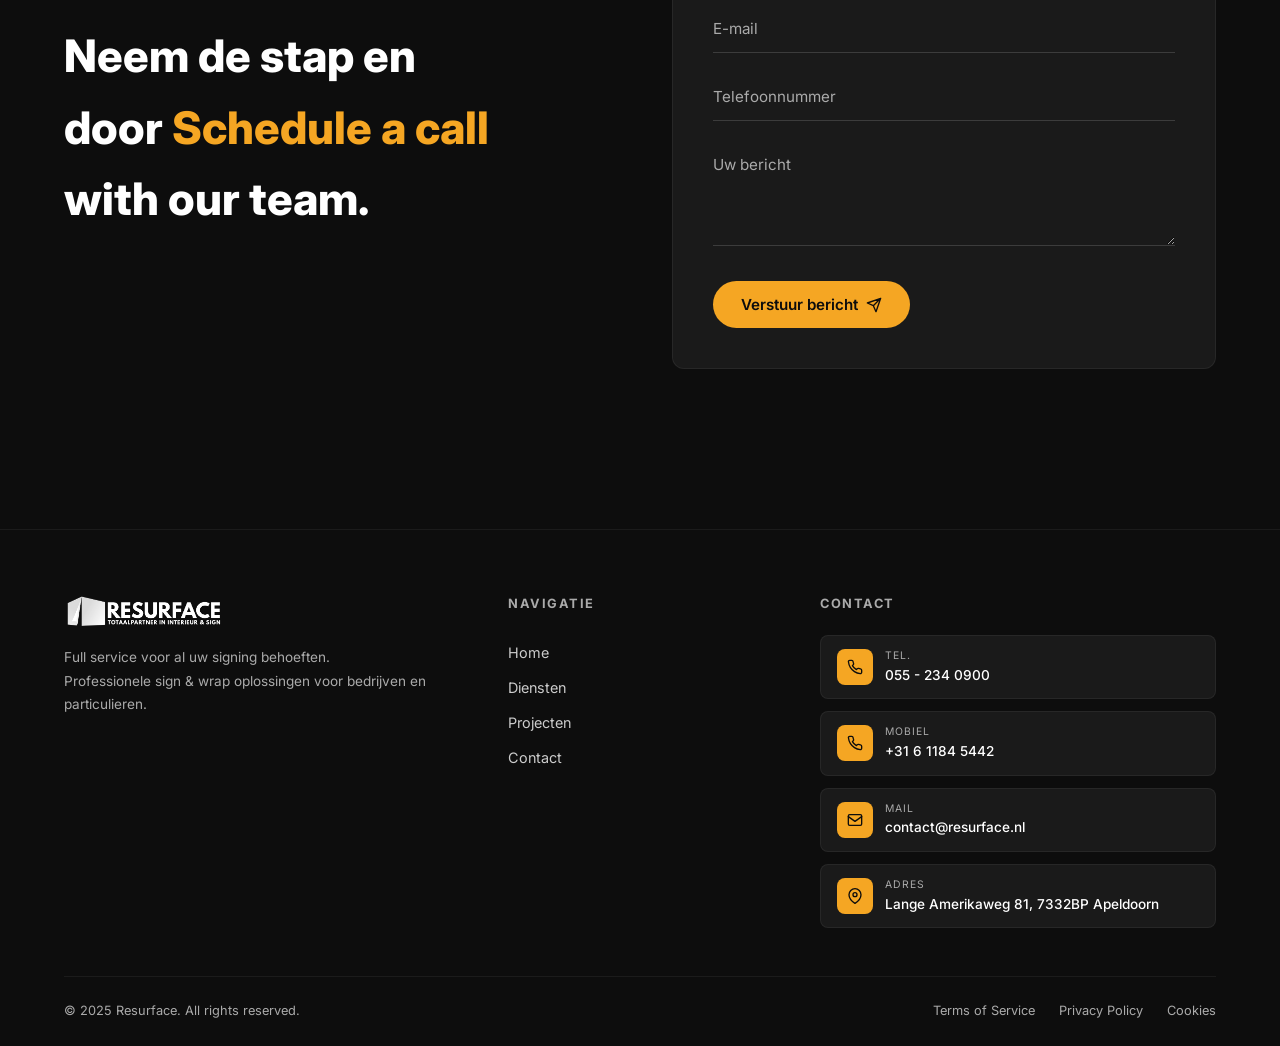
==== commit a5c29481: "Replace all placeholder images with real Resurface assets Downloaded images from resurface.lovable.a" ====
--- a/index.html
+++ b/index.html
@@ -15,11 +15,7 @@
   <!-- Navigation -->
   <nav class="nav">
     <a href="index.html" class="nav-logo">
-      <svg width="180" height="32" viewBox="0 0 180 32" fill="none" xmlns="http://www.w3.org/2000/svg">
-        <rect x="0" y="4" width="24" height="24" rx="4" fill="#F5A623"/>
-        <path d="M6 12h12M6 17h8" stroke="#0d0d0d" stroke-width="2.5" stroke-linecap="round"/>
-        <text x="32" y="22" font-family="Inter, sans-serif" font-weight="800" font-size="18" fill="white">RESURFACE</text>
-      </svg>
+      <img src="images/logo.png" alt="Resurface" style="height: 32px;">
     </a>
     <div class="nav-links">
       <a href="index.html" class="active">Home</a>
@@ -36,7 +32,7 @@
   <!-- Hero -->
   <section class="hero">
     <div class="hero-bg">
-      <img src="https://images.unsplash.com/photo-1600607687939-ce8a6c25118c?w=1920&q=80" alt="Modern interieur met stijlvol design">
+      <img src="images/hero-interior.jpg" alt="Modern interieur met stijlvol design">
     </div>
     <div class="hero-content">
       <span class="hero-label">Van krachtige branding tot inspirerende interieurs</span>
@@ -60,7 +56,7 @@
 
       <div class="home-services">
         <div class="home-service-card">
-          <img src="https://images.unsplash.com/photo-1497366216548-37526070297c?w=800&q=80" alt="Interieur wrappen">
+          <img src="images/service-wrapping.jpg" alt="Interieur wrappen">
           <div class="home-service-content">
             <h3>Interieur wrappen</h3>
             <p>Folie voor meubels en wanden van huis, gevelbestickering enz.</p>
@@ -68,8 +64,8 @@
         </div>
         <div class="home-service-card">
           <div style="display: grid; grid-template-columns: 1fr 1fr; gap: 4px;">
-            <img src="https://images.unsplash.com/photo-1600585154340-be6161a56a0c?w=400&q=80" alt="Naadloos fotobehang" style="aspect-ratio: 1; object-fit: cover;">
-            <img src="https://images.unsplash.com/photo-1618221195710-dd6b41faaea6?w=400&q=80" alt="Raambestickering" style="aspect-ratio: 1; object-fit: cover;">
+            <img src="images/service-wallpaper.jpg" alt="Naadloos fotobehang" style="aspect-ratio: 1; object-fit: cover;">
+            <img src="images/service-stickers.jpg" alt="Raambestickering" style="aspect-ratio: 1; object-fit: cover;">
           </div>
           <div class="home-service-content">
             <h3>Vernieuw uw interieur</h3>
@@ -78,14 +74,14 @@
           </div>
         </div>
         <div class="home-service-card">
-          <img src="https://images.unsplash.com/photo-1600573472592-401b489a3cdc?w=800&q=80" alt="Cinewalls">
+          <img src="images/service-interior.jpg" alt="Cinewalls">
           <div class="home-service-content">
             <h3>Cinewalls</h3>
             <p>Exclusieve panel die balken en de bedjes van of bode werkgroep.</p>
           </div>
         </div>
         <div class="home-service-card">
-          <img src="https://images.unsplash.com/photo-1497366811353-6870744d04b2?w=800&q=80" alt="Raambestickering">
+          <img src="images/service-stickers.jpg" alt="Raambestickering">
           <div class="home-service-content">
             <h3>Raambestickering</h3>
             <p>Decoratieve raamfolie en raambestickering: glas voorzien van een privacy en of sfeerfolie.</p>
@@ -100,11 +96,11 @@
     <div class="container">
       <p class="section-label" style="margin-bottom: 32px;">Bedrijven die ons al vertrouwen</p>
       <div class="trust-logos">
-        <span style="color: var(--text-gray); font-weight: 700; font-size: 1.1rem; opacity: 0.5;">DKS</span>
-        <span style="color: var(--text-gray); font-weight: 700; font-size: 1.1rem; opacity: 0.5;">BOLLENIJS</span>
-        <span style="color: var(--text-gray); font-weight: 700; font-size: 1.1rem; opacity: 0.5;">KANTOOR</span>
-        <span style="color: var(--text-gray); font-weight: 700; font-size: 1.1rem; opacity: 0.5;">ICI PARIS XL</span>
-        <span style="color: var(--text-gray); font-weight: 700; font-size: 1.1rem; background: var(--accent); color: var(--bg-dark); padding: 4px 12px; border-radius: 4px; opacity: 1;">OTTOBON</span>
+        <img src="images/logo-dks.png" alt="DKS Logistic Service">
+        <img src="images/logo-bollinos.png" alt="Bollino's">
+        <img src="images/logo-kwantum.png" alt="Kwantum">
+        <img src="images/logo-iciparisxl.png" alt="ICI Paris XL">
+        <img src="images/logo-cityside.png" alt="Cityside Apartments">
       </div>
     </div>
   </section>
@@ -116,25 +112,25 @@
       <h2 class="section-title">Opgeleverde <span class="highlight">projecten</span></h2>
       <div class="projects-showcase">
         <div class="showcase-card">
-          <img src="https://images.unsplash.com/photo-1497366216548-37526070297c?w=800&q=80" alt="Project kantoor">
+          <img src="images/service-wrapping.jpg" alt="Project kantoor">
           <div class="showcase-overlay">
             <h3>Kantoorinterieur</h3>
           </div>
         </div>
         <div class="showcase-card">
-          <img src="https://images.unsplash.com/photo-1600607687939-ce8a6c25118c?w=800&q=80" alt="Project interieur">
+          <img src="images/hero-interior.jpg" alt="Project interieur">
           <div class="showcase-overlay">
             <h3>Woning transformatie</h3>
           </div>
         </div>
         <div class="showcase-card">
-          <img src="https://images.unsplash.com/photo-1600585154340-be6161a56a0c?w=800&q=80" alt="Project bestickering">
+          <img src="images/service-stickers.jpg" alt="Project bestickering">
           <div class="showcase-overlay">
             <h3>Raambestickering</h3>
           </div>
         </div>
         <div class="showcase-card">
-          <img src="https://images.unsplash.com/photo-1618221195710-dd6b41faaea6?w=800&q=80" alt="Project wrapping">
+          <img src="images/product-wood-wrap.jpg" alt="Project wrapping">
           <div class="showcase-overlay">
             <h3>Interieur wrapping</h3>
           </div>
@@ -235,11 +231,7 @@
       <div class="footer-grid">
         <div>
           <div class="footer-logo">
-            <svg width="180" height="32" viewBox="0 0 180 32" fill="none" xmlns="http://www.w3.org/2000/svg">
-              <rect x="0" y="4" width="24" height="24" rx="4" fill="#F5A623"/>
-              <path d="M6 12h12M6 17h8" stroke="#0d0d0d" stroke-width="2.5" stroke-linecap="round"/>
-              <text x="32" y="22" font-family="Inter, sans-serif" font-weight="800" font-size="18" fill="white">RESURFACE</text>
-            </svg>
+            <img src="images/logo.png" alt="Resurface">
           </div>
           <p class="footer-desc">Full service voor al uw signing behoeften.<br>Professionele sign & wrap oplossingen voor bedrijven en particulieren.</p>
         </div>
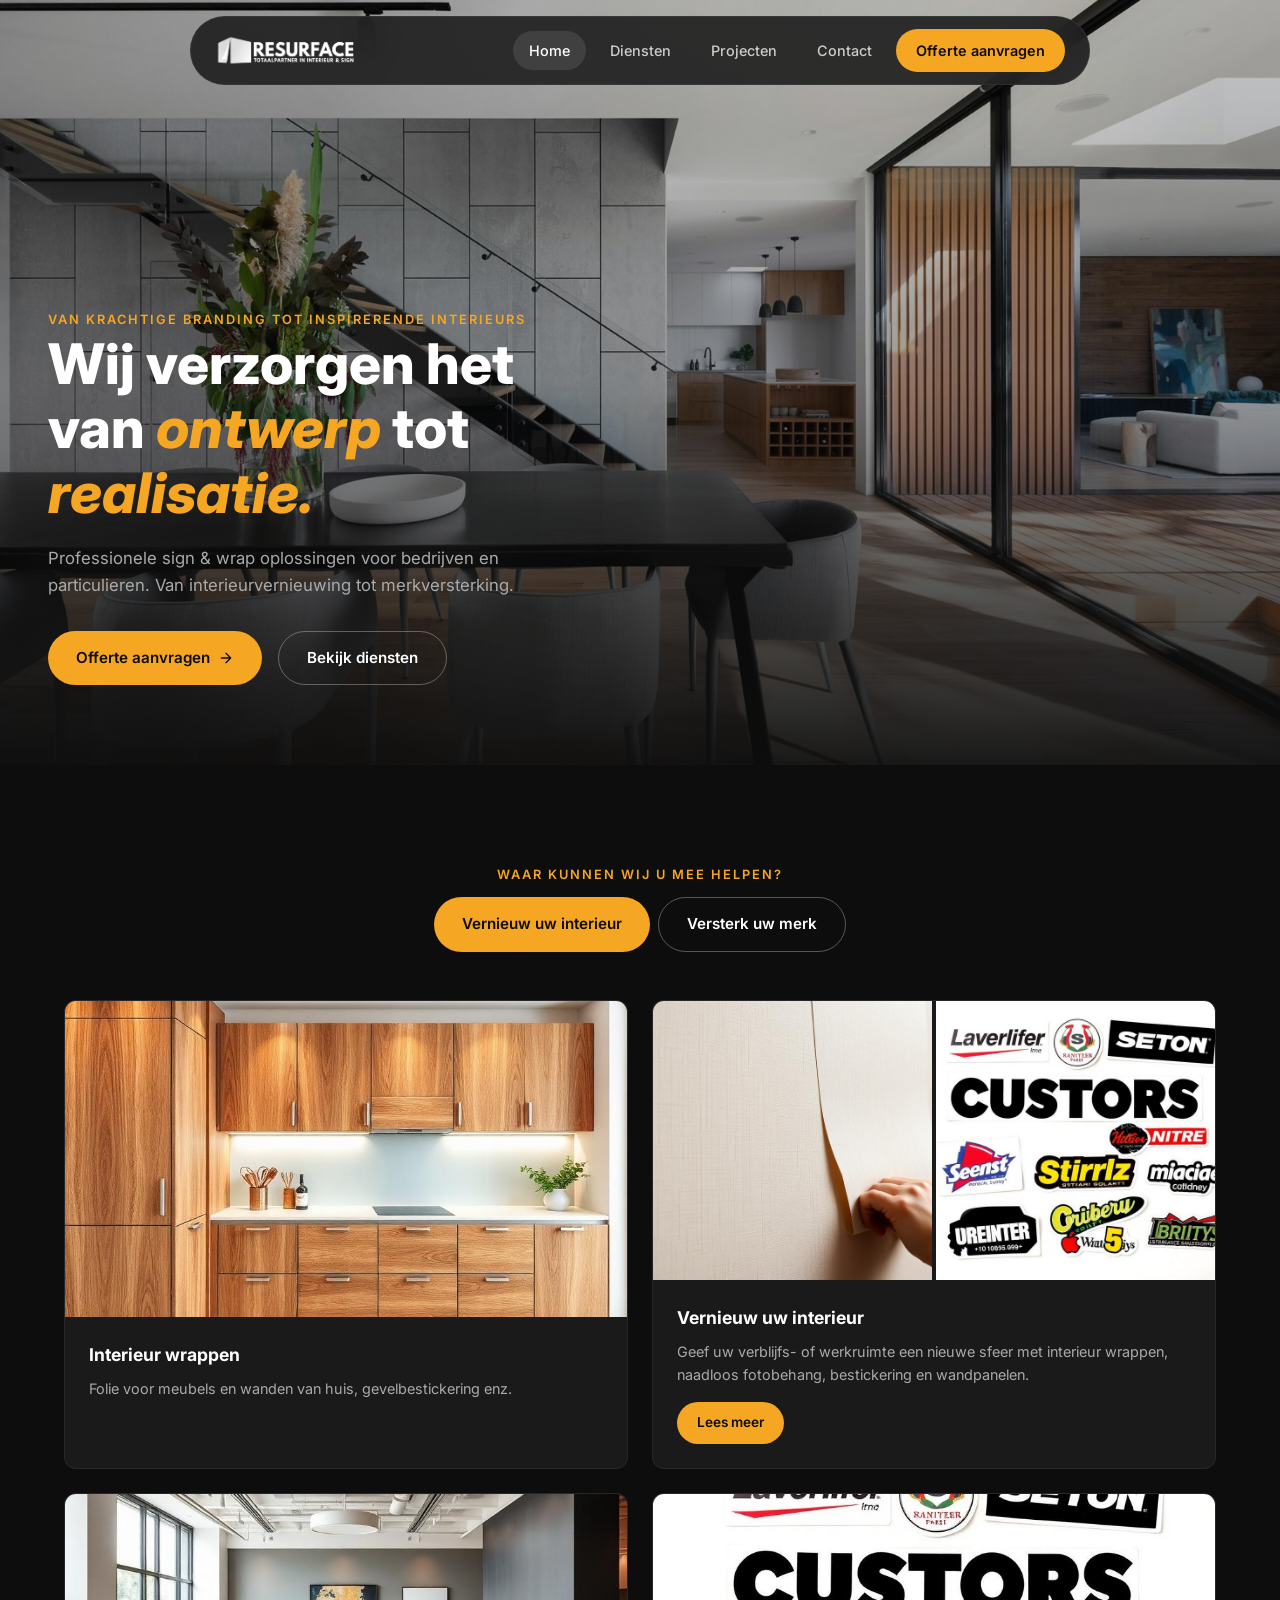
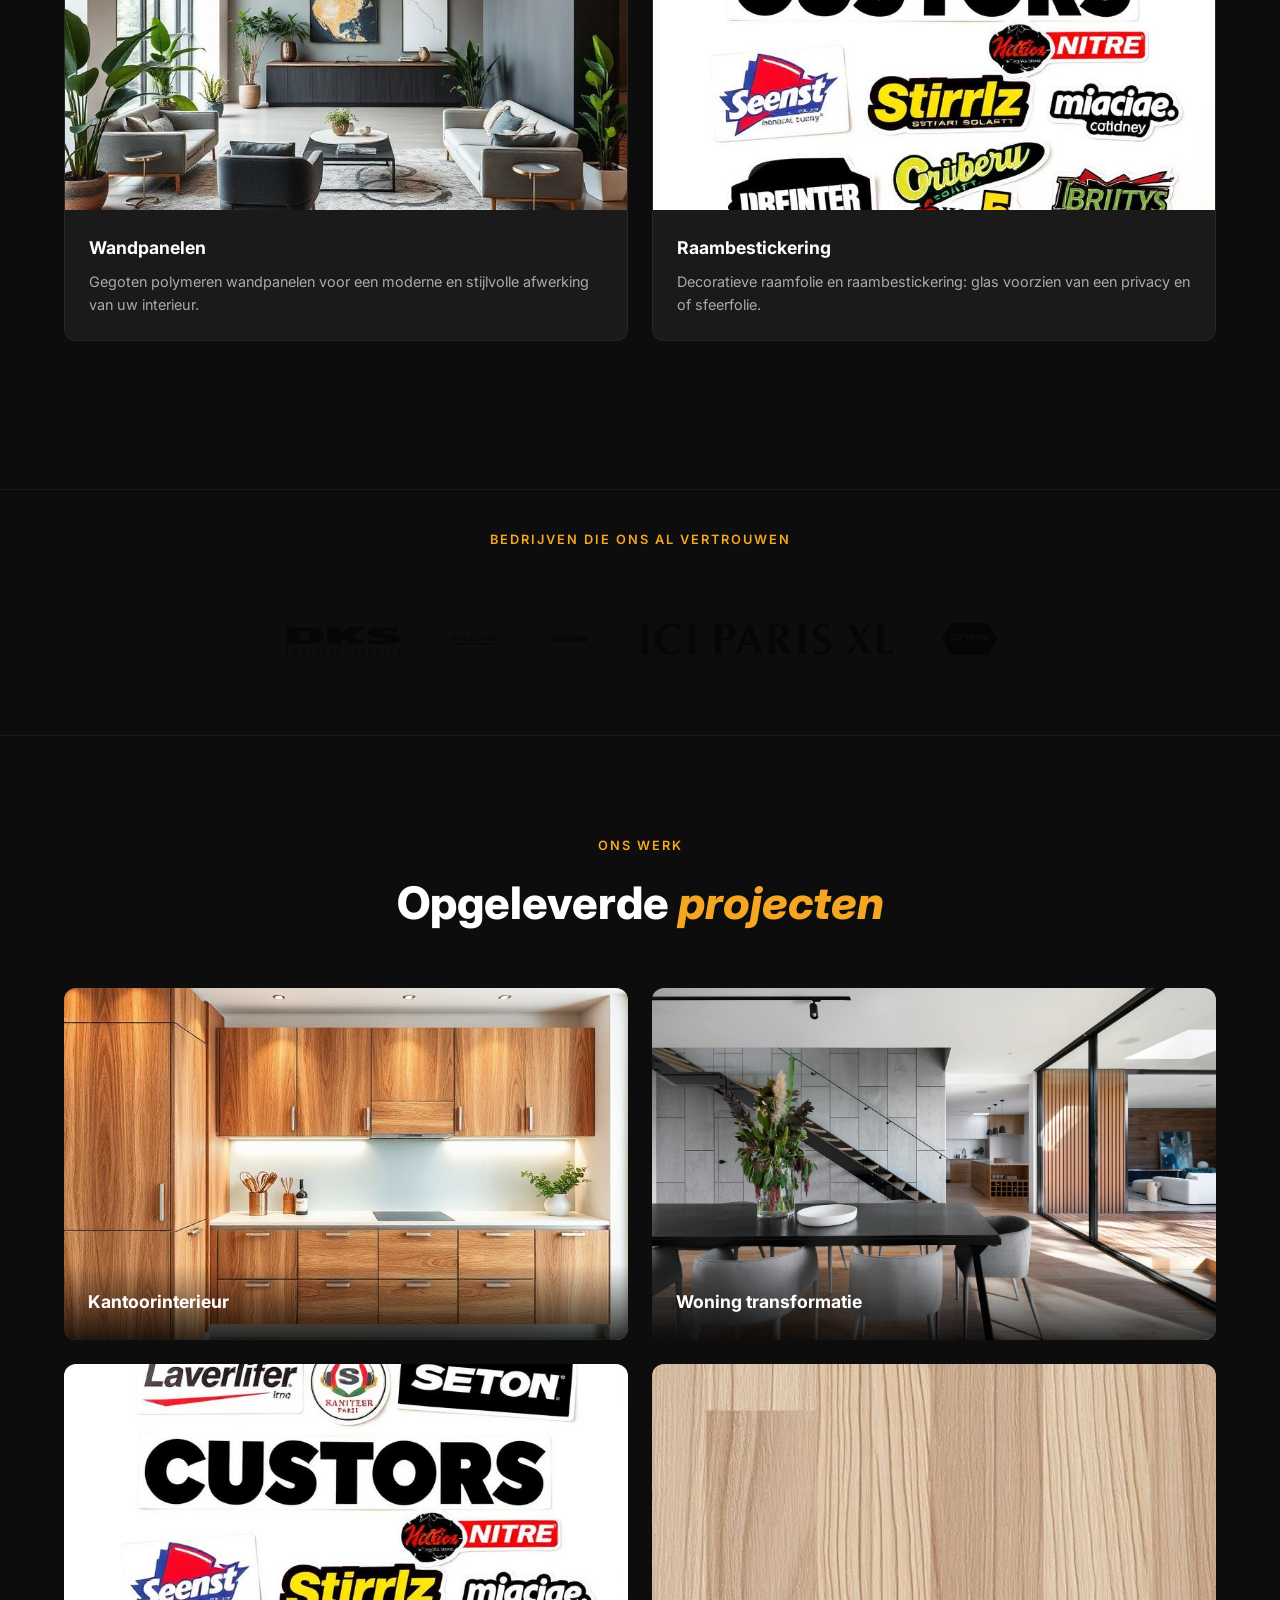
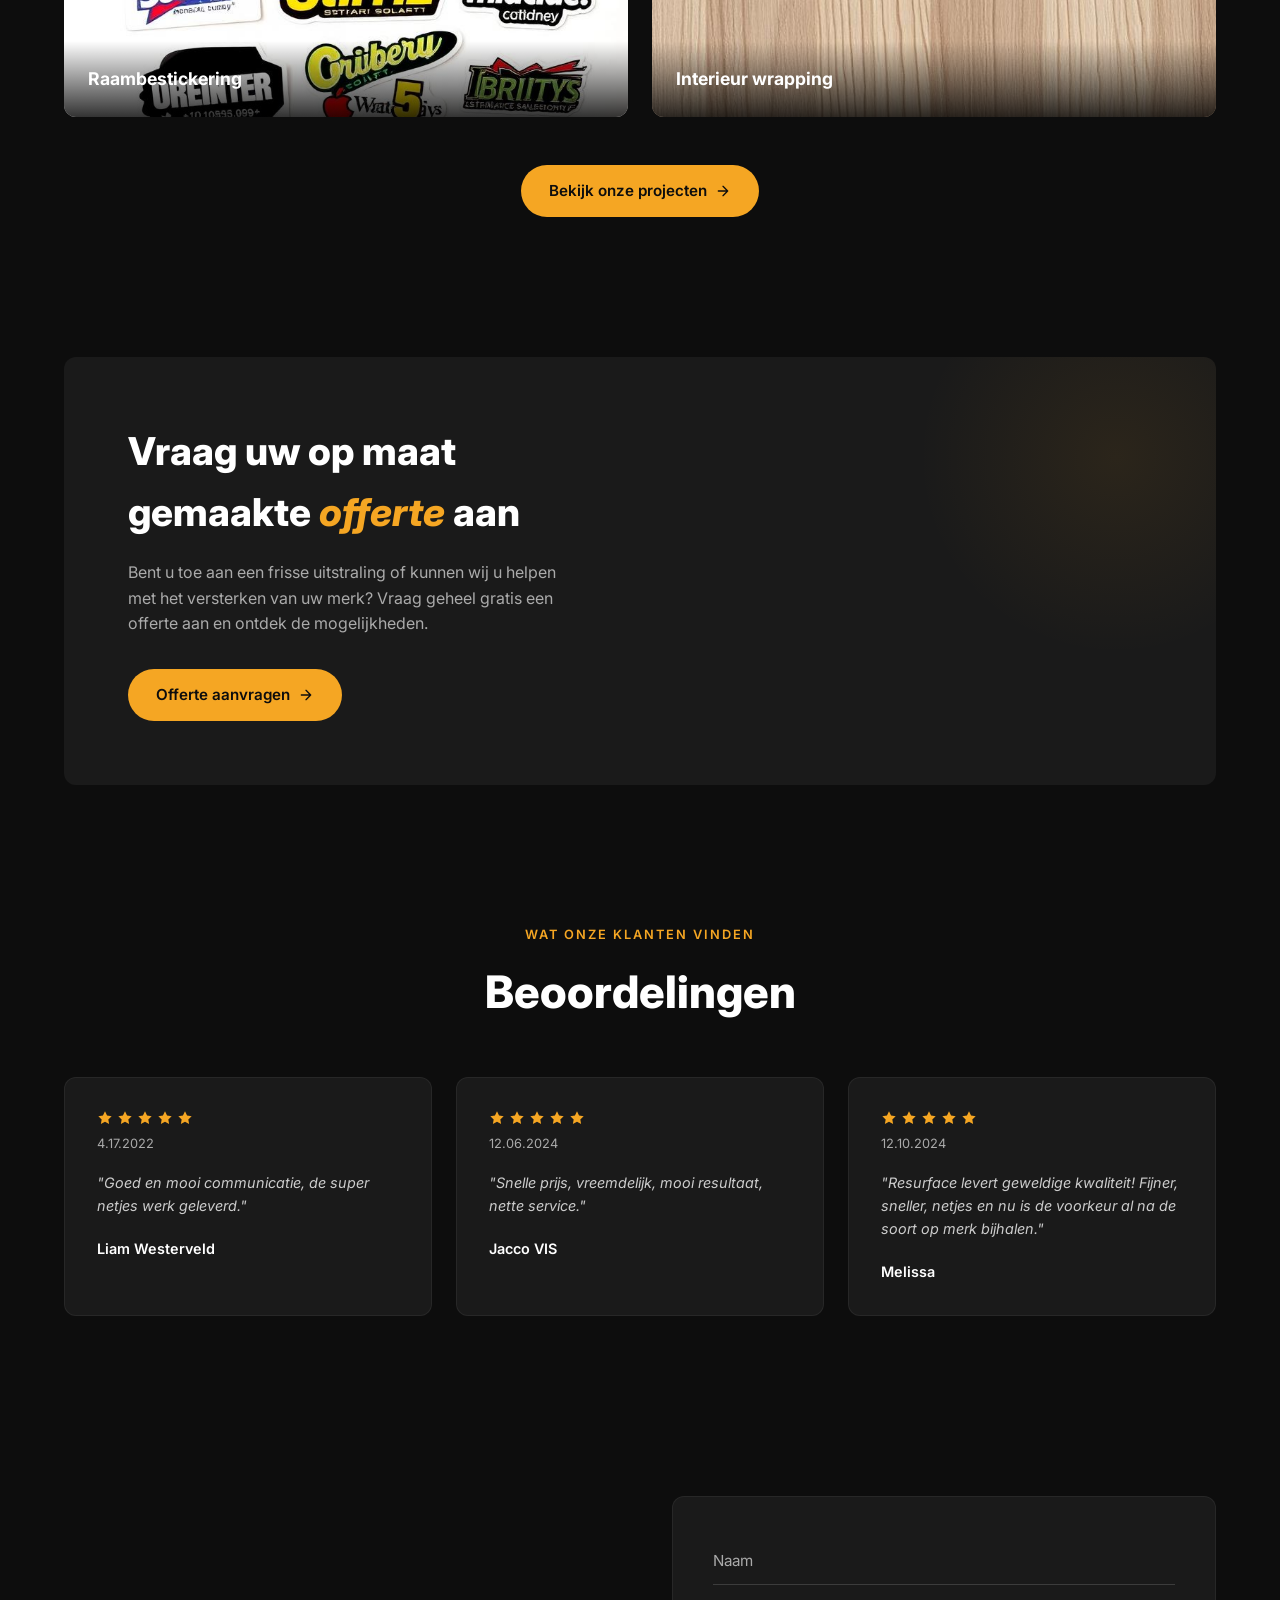
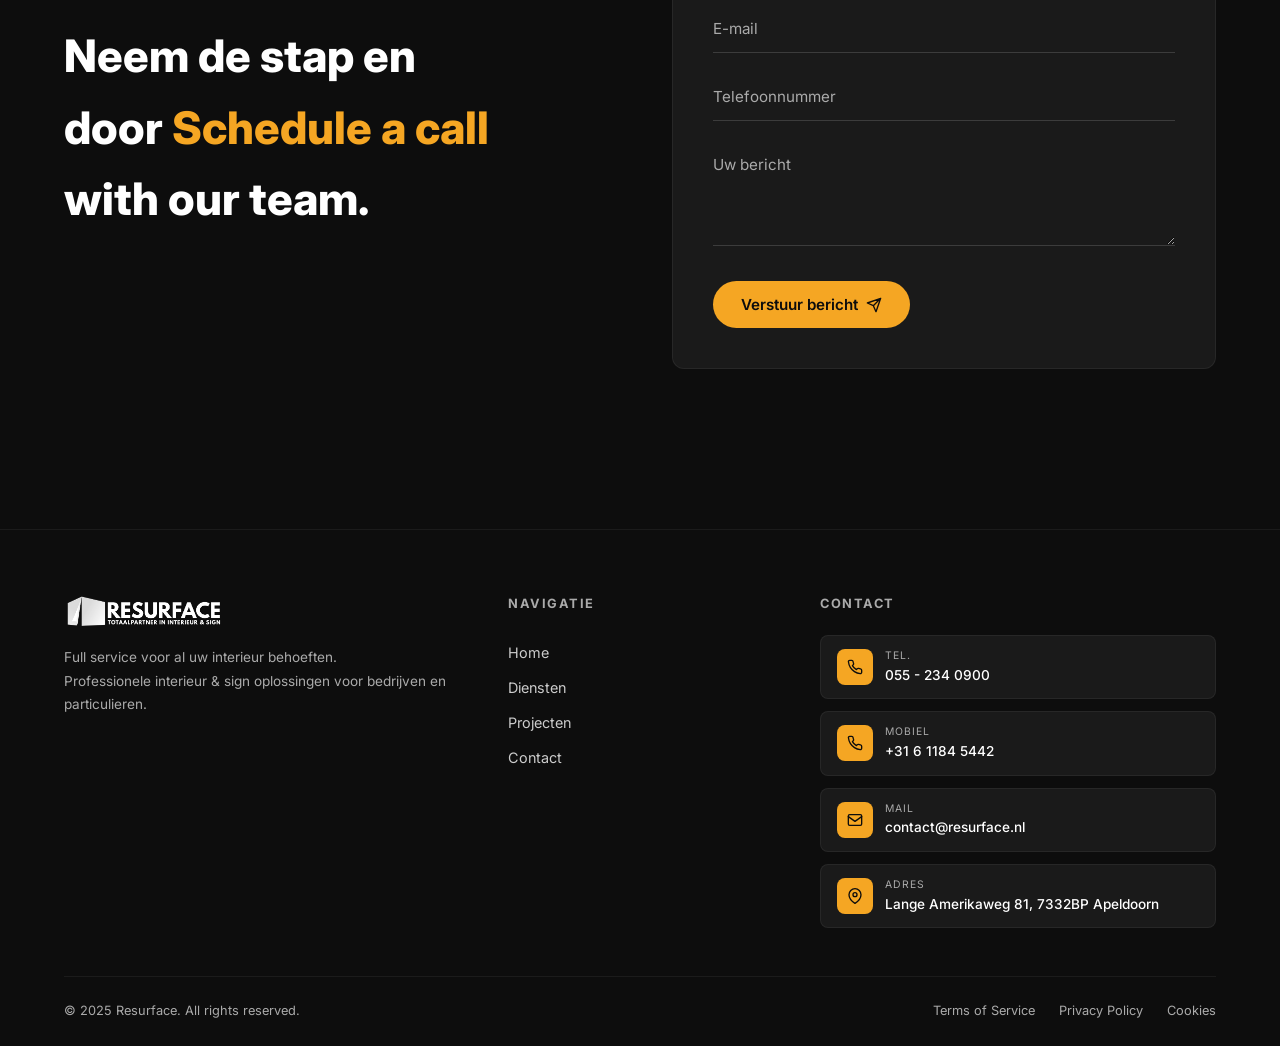
==== commit 6472538e: "Verwerk feedback Mike: diensten herstructurering, offerte pagina, projecten, mobiel - Home: Cinewall" ====
--- a/index.html
+++ b/index.html
@@ -22,7 +22,7 @@
       <a href="diensten.html">Diensten</a>
       <a href="projecten.html">Projecten</a>
       <a href="contact.html">Contact</a>
-      <a href="contact.html" class="nav-cta">Offerte aanvragen</a>
+      <a href="offerte.html" class="nav-cta">Offerte aanvragen</a>
     </div>
     <button class="nav-toggle" aria-label="Menu">
       <span></span><span></span><span></span>
@@ -39,7 +39,7 @@
       <h1>Wij verzorgen het van <span class="highlight">ontwerp</span> tot <span class="highlight">realisatie.</span></h1>
       <p>Professionele sign & wrap oplossingen voor bedrijven en particulieren. Van interieurvernieuwing tot merkversterking.</p>
       <div class="hero-buttons">
-        <a href="contact.html" class="btn btn-primary">Offerte aanvragen <svg xmlns="http://www.w3.org/2000/svg" width="16" height="16" viewBox="0 0 24 24" fill="none" stroke="currentColor" stroke-width="2" stroke-linecap="round" stroke-linejoin="round"><path d="M5 12h14M12 5l7 7-7 7"/></svg></a>
+        <a href="offerte.html" class="btn btn-primary">Offerte aanvragen <svg xmlns="http://www.w3.org/2000/svg" width="16" height="16" viewBox="0 0 24 24" fill="none" stroke="currentColor" stroke-width="2" stroke-linecap="round" stroke-linejoin="round"><path d="M5 12h14M12 5l7 7-7 7"/></svg></a>
         <a href="diensten.html" class="btn btn-outline">Bekijk diensten</a>
       </div>
     </div>
@@ -50,7 +50,7 @@
     <div class="container">
       <p class="section-label">Waar kunnen wij u mee helpen?</p>
       <div class="tabs" style="margin-bottom: 48px;">
-        <a href="diensten.html#huis" class="btn btn-primary">Vernieuw uw interieur</a>
+        <a href="diensten.html#interieur" class="btn btn-primary">Vernieuw uw interieur</a>
         <a href="diensten.html#merk" class="btn btn-outline">Versterk uw merk</a>
       </div>
 
@@ -69,15 +69,15 @@
           </div>
           <div class="home-service-content">
             <h3>Vernieuw uw interieur</h3>
-            <p>Geef uw verblijfs- of werkruimte van huis eigenlijke sfeer met interieurstickering, CIF of een compleet nieuw vormgevingsvoorstel.</p>
+            <p>Geef uw verblijfs- of werkruimte een nieuwe sfeer met interieur wrappen, naadloos fotobehang, bestickering en wandpanelen.</p>
             <a href="diensten.html" class="btn btn-primary" style="margin-top: 16px; padding: 10px 20px; font-size: 0.85rem;">Lees meer</a>
           </div>
         </div>
         <div class="home-service-card">
-          <img src="images/service-interior.jpg" alt="Cinewalls">
+          <img src="images/service-interior.jpg" alt="Wandpanelen">
           <div class="home-service-content">
-            <h3>Cinewalls</h3>
-            <p>Exclusieve panel die balken en de bedjes van of bode werkgroep.</p>
+            <h3>Wandpanelen</h3>
+            <p>Gegoten polymeren wandpanelen voor een moderne en stijlvolle afwerking van uw interieur.</p>
           </div>
         </div>
         <div class="home-service-card">
@@ -233,7 +233,7 @@
           <div class="footer-logo">
             <img src="images/logo.png" alt="Resurface">
           </div>
-          <p class="footer-desc">Full service voor al uw signing behoeften.<br>Professionele sign & wrap oplossingen voor bedrijven en particulieren.</p>
+          <p class="footer-desc">Full service voor al uw interieur behoeften.<br>Professionele interieur & sign oplossingen voor bedrijven en particulieren.</p>
         </div>
         <div>
           <h4>Navigatie</h4>
@@ -297,6 +297,18 @@
     </div>
   </footer>
 
+  <!-- Sticky Contact Bar -->
+  <div class="sticky-contact">
+    <a href="tel:0552340900" class="sticky-call">
+      <svg xmlns="http://www.w3.org/2000/svg" viewBox="0 0 24 24" fill="none" stroke="currentColor" stroke-width="2" stroke-linecap="round" stroke-linejoin="round"><path d="M22 16.92v3a2 2 0 01-2.18 2 19.79 19.79 0 01-8.63-3.07 19.5 19.5 0 01-6-6 19.79 19.79 0 01-3.07-8.67A2 2 0 014.11 2h3a2 2 0 012 1.72c.127.96.361 1.903.7 2.81a2 2 0 01-.45 2.11L8.09 9.91a16 16 0 006 6l1.27-1.27a2 2 0 012.11-.45c.907.339 1.85.573 2.81.7A2 2 0 0122 16.92z"/></svg>
+      Bellen
+    </a>
+    <a href="https://wa.me/31552340900" target="_blank" class="sticky-whatsapp">
+      <svg xmlns="http://www.w3.org/2000/svg" viewBox="0 0 24 24" fill="currentColor"><path d="M17.472 14.382c-.297-.149-1.758-.867-2.03-.967-.273-.099-.471-.148-.67.15-.197.297-.767.966-.94 1.164-.173.199-.347.223-.644.075-.297-.15-1.255-.463-2.39-1.475-.883-.788-1.48-1.761-1.653-2.059-.173-.297-.018-.458.13-.606.134-.133.298-.347.446-.52.149-.174.198-.298.298-.497.099-.198.05-.371-.025-.52-.075-.149-.669-1.612-.916-2.207-.242-.579-.487-.5-.669-.51-.173-.008-.371-.01-.57-.01-.198 0-.52.074-.792.372-.272.297-1.04 1.016-1.04 2.479 0 1.462 1.065 2.875 1.213 3.074.149.198 2.096 3.2 5.077 4.487.709.306 1.262.489 1.694.625.712.227 1.36.195 1.871.118.571-.085 1.758-.719 2.006-1.413.248-.694.248-1.289.173-1.413-.074-.124-.272-.198-.57-.347m-5.421 7.403h-.004a9.87 9.87 0 01-5.031-1.378l-.361-.214-3.741.982.998-3.648-.235-.374a9.86 9.86 0 01-1.51-5.26c.001-5.45 4.436-9.884 9.888-9.884 2.64 0 5.122 1.03 6.988 2.898a9.825 9.825 0 012.893 6.994c-.003 5.45-4.437 9.884-9.885 9.884m8.413-18.297A11.815 11.815 0 0012.05 0C5.495 0 .16 5.335.157 11.892c0 2.096.547 4.142 1.588 5.945L.057 24l6.305-1.654a11.882 11.882 0 005.683 1.448h.005c6.554 0 11.89-5.335 11.893-11.893a11.821 11.821 0 00-3.48-8.413z"/></svg>
+      WhatsApp
+    </a>
+  </div>
+
   <script src="js/main.js"></script>
 </body>
 </html>
--- a/css/style.css
+++ b/css/style.css
@@ -310,6 +310,34 @@
   to { opacity: 1; transform: translateY(0); }
 }
 
+/* ===== SUB-TABS ===== */
+.sub-tabs {
+  margin-bottom: 40px;
+  gap: 6px;
+}
+
+.sub-tabs .sub-tab-btn {
+  font-size: 0.85rem;
+  padding: 8px 20px;
+  background: transparent;
+  border: 1px solid rgba(255,255,255,0.1);
+}
+
+.sub-tabs .sub-tab-btn.active {
+  background: rgba(245, 166, 35, 0.15);
+  color: var(--accent);
+  border-color: rgba(245, 166, 35, 0.3);
+}
+
+.sub-tab-content {
+  display: none;
+}
+
+.sub-tab-content.active {
+  display: block;
+  animation: fadeIn 0.4s ease;
+}
+
 /* ===== CATEGORY INTRO ===== */
 .category-intro {
   display: grid;
@@ -348,7 +376,7 @@
 /* ===== SERVICES GRID ===== */
 .services-grid {
   display: grid;
-  grid-template-columns: repeat(4, 1fr);
+  grid-template-columns: repeat(3, 1fr);
   gap: 32px;
 }
 
@@ -471,6 +499,29 @@
 
 .project-gallery img:hover {
   transform: scale(1.05);
+}
+
+/* ===== WIP BANNER ===== */
+.wip-banner {
+  position: absolute;
+  top: 20px;
+  right: -35px;
+  background: repeating-linear-gradient(
+    -45deg,
+    #f5a623,
+    #f5a623 10px,
+    #1a1a1a 10px,
+    #1a1a1a 20px
+  );
+  color: #fff;
+  font-weight: 800;
+  font-size: 0.8rem;
+  text-transform: uppercase;
+  letter-spacing: 1px;
+  padding: 8px 50px;
+  transform: rotate(35deg);
+  z-index: 2;
+  box-shadow: 0 2px 8px rgba(0,0,0,0.3);
 }
 
 /* ===== CTA SECTION ===== */
@@ -518,7 +569,7 @@
   display: grid;
   grid-template-columns: 1fr 1fr;
   gap: 64px;
-  align-items: start;
+  align-items: center;
 }
 
 .contact-label {
@@ -643,6 +694,100 @@
   margin-top: 8px;
 }
 
+/* ===== OFFERTE FORM ===== */
+.offerte-grid {
+  display: grid;
+  grid-template-columns: 1fr 1.5fr;
+  gap: 64px;
+  align-items: start;
+}
+
+.offerte-section-label {
+  text-transform: uppercase;
+  font-size: 0.75rem;
+  font-weight: 600;
+  letter-spacing: 2px;
+  color: var(--accent);
+  margin: 24px 0 12px;
+}
+
+.checkbox-grid {
+  display: grid;
+  grid-template-columns: 1fr 1fr;
+  gap: 8px;
+}
+
+.checkbox-item {
+  display: flex;
+  align-items: center;
+  gap: 10px;
+  padding: 10px 14px;
+  border-radius: var(--radius-sm);
+  border: 1px solid rgba(255,255,255,0.1);
+  cursor: pointer;
+  transition: var(--transition);
+}
+
+.checkbox-item:hover {
+  border-color: rgba(245, 166, 35, 0.3);
+  background: rgba(245, 166, 35, 0.05);
+}
+
+.checkbox-item input[type="checkbox"] {
+  appearance: none;
+  -webkit-appearance: none;
+  width: 18px;
+  height: 18px;
+  border: 2px solid rgba(255,255,255,0.2);
+  border-radius: 4px;
+  flex-shrink: 0;
+  cursor: pointer;
+  transition: var(--transition);
+  position: relative;
+}
+
+.checkbox-item input[type="checkbox"]:checked {
+  background: var(--accent);
+  border-color: var(--accent);
+}
+
+.checkbox-item input[type="checkbox"]:checked::after {
+  content: '';
+  position: absolute;
+  left: 5px;
+  top: 1px;
+  width: 5px;
+  height: 10px;
+  border: solid var(--bg-dark);
+  border-width: 0 2px 2px 0;
+  transform: rotate(45deg);
+}
+
+.checkbox-label {
+  font-size: 0.85rem;
+  color: var(--text-light);
+}
+
+.checkbox-item:has(input:checked) {
+  border-color: rgba(245, 166, 35, 0.4);
+  background: rgba(245, 166, 35, 0.08);
+}
+
+.checkbox-item:has(input:checked) .checkbox-label {
+  color: var(--text-white);
+}
+
+@media (max-width: 768px) {
+  .offerte-grid {
+    grid-template-columns: 1fr;
+    gap: 40px;
+  }
+
+  .checkbox-grid {
+    grid-template-columns: 1fr;
+  }
+}
+
 /* ===== FOOTER ===== */
 .footer {
   border-top: 1px solid rgba(255,255,255,0.06);
@@ -929,11 +1074,6 @@
 
 /* ===== RESPONSIVE ===== */
 @media (max-width: 1024px) {
-  .services-grid {
-    grid-template-columns: repeat(3, 1fr);
-    gap: 24px;
-  }
-
   .footer-grid {
     grid-template-columns: 1fr 1fr;
     gap: 32px;
@@ -976,14 +1116,27 @@
 
   .hero-content {
     padding: 0 24px;
+    text-align: center;
+    max-width: 100%;
   }
 
   .hero h1 {
-    font-size: 2rem;
+    font-size: 2.4rem;
+  }
+
+  .hero p {
+    margin-left: auto;
+    margin-right: auto;
+  }
+
+  .hero-label {
+    display: block;
+    text-align: center;
   }
 
   .hero-buttons {
     flex-direction: column;
+    align-items: center;
   }
 
   .hero-buttons .btn {
@@ -1074,6 +1227,67 @@
   }
 }
 
+/* ===== STICKY CONTACT BAR ===== */
+.sticky-contact {
+  position: fixed;
+  bottom: 0;
+  left: 0;
+  right: 0;
+  z-index: 999;
+  display: flex;
+  gap: 0;
+  background: var(--bg-dark);
+  border-top: 1px solid rgba(255,255,255,0.1);
+}
+
+.sticky-contact a {
+  flex: 1;
+  display: flex;
+  align-items: center;
+  justify-content: center;
+  gap: 8px;
+  padding: 14px;
+  font-weight: 600;
+  font-size: 0.9rem;
+  transition: var(--transition);
+}
+
+.sticky-contact .sticky-call {
+  background: var(--accent);
+  color: var(--bg-dark);
+}
+
+.sticky-contact .sticky-call:hover {
+  background: var(--accent-hover);
+}
+
+.sticky-contact .sticky-whatsapp {
+  background: #25D366;
+  color: #fff;
+}
+
+.sticky-contact .sticky-whatsapp:hover {
+  background: #1da851;
+}
+
+.sticky-contact svg {
+  width: 18px;
+  height: 18px;
+  flex-shrink: 0;
+}
+
+@media (min-width: 769px) {
+  .sticky-contact {
+    display: none;
+  }
+}
+
+@media (max-width: 768px) {
+  body {
+    padding-bottom: 52px;
+  }
+}
+
 @media (max-width: 480px) {
   .nav {
     width: calc(100% - 24px);
@@ -1085,7 +1299,7 @@
   }
 
   .hero h1 {
-    font-size: 1.7rem;
+    font-size: 2rem;
   }
 
   .services-grid {
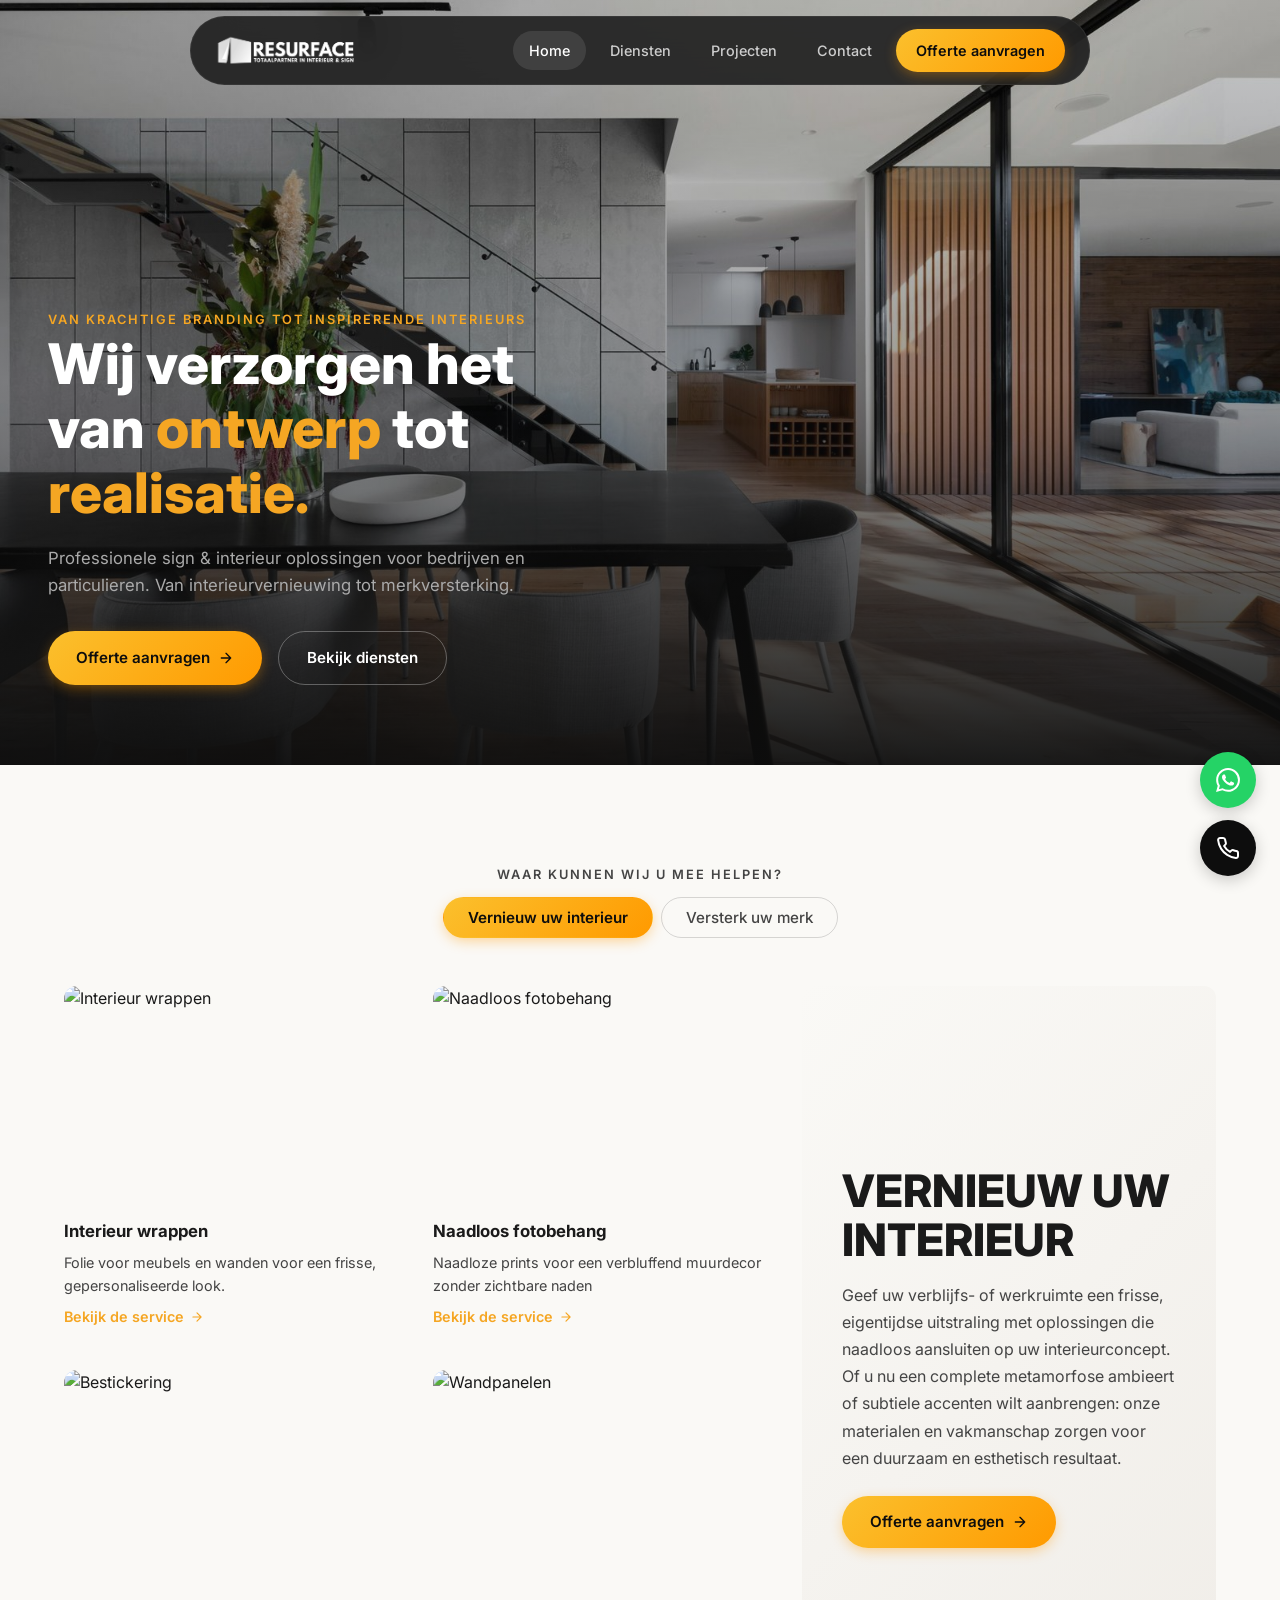
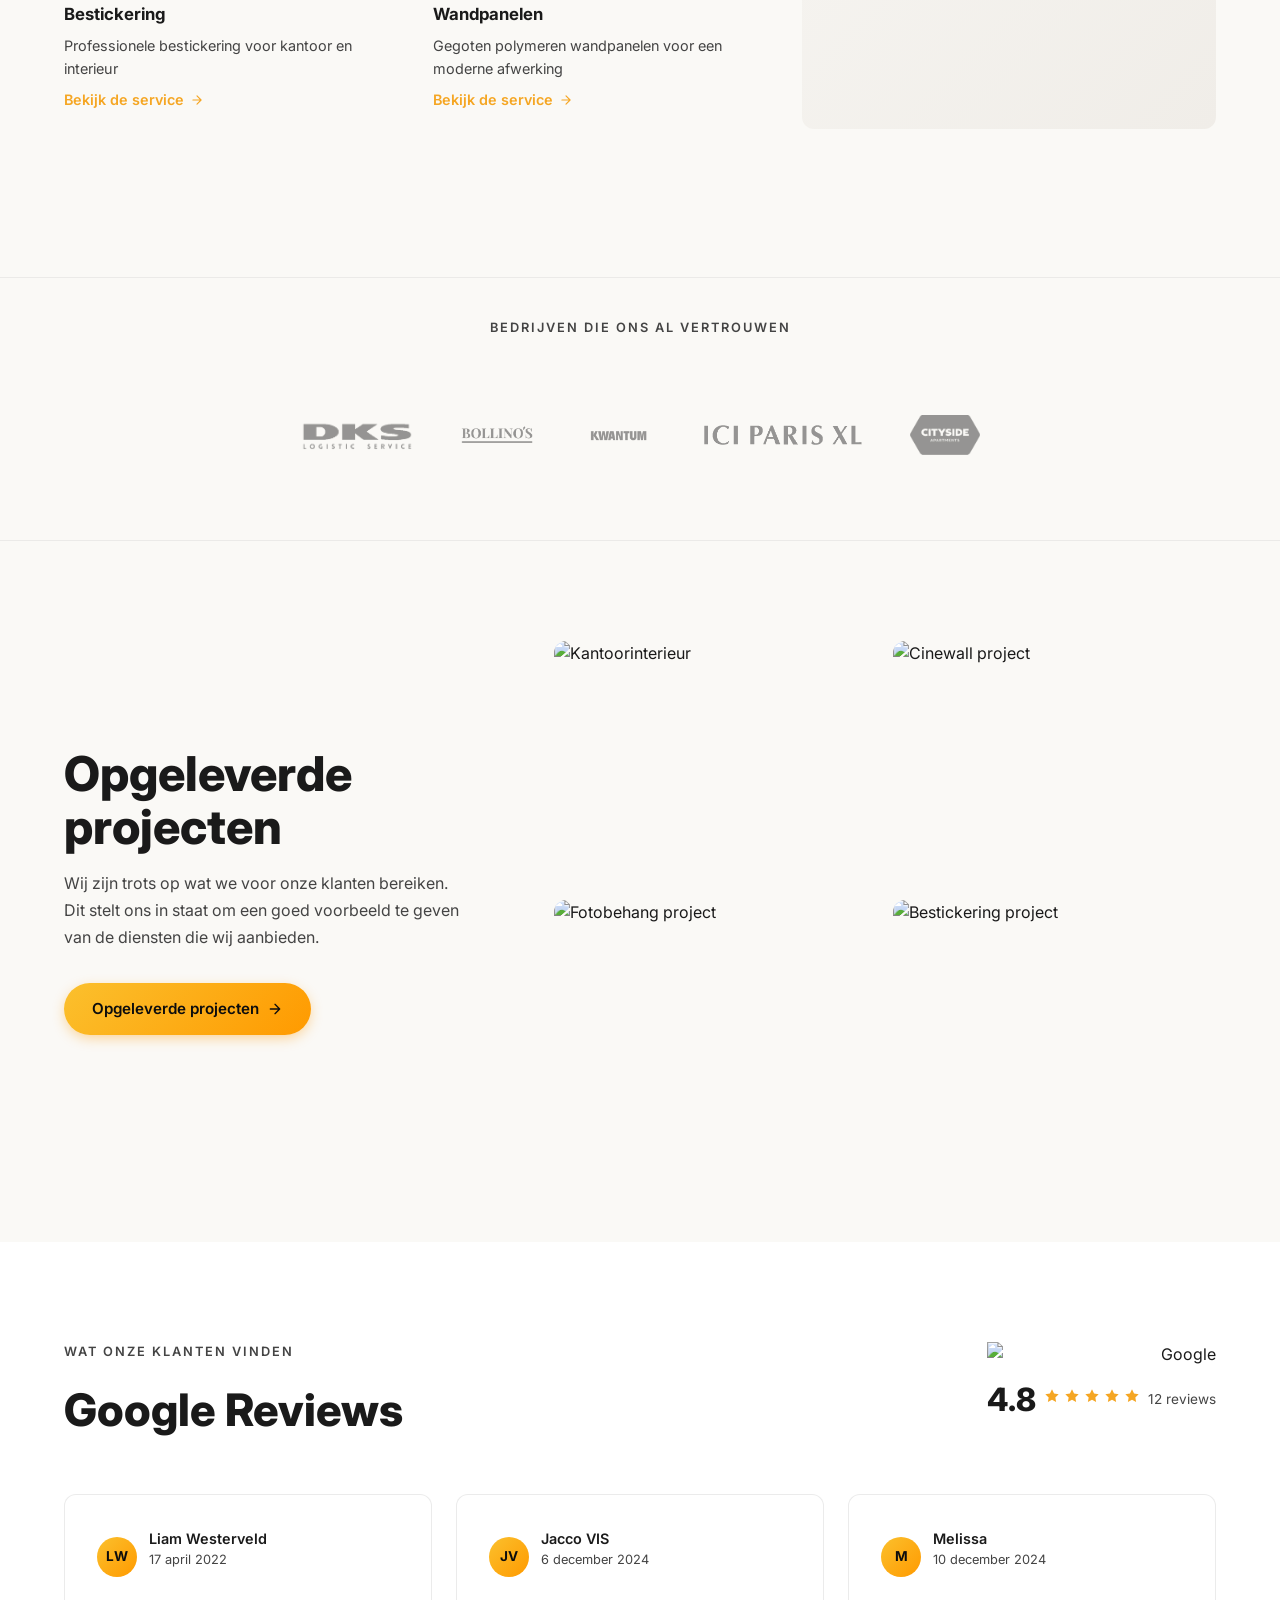
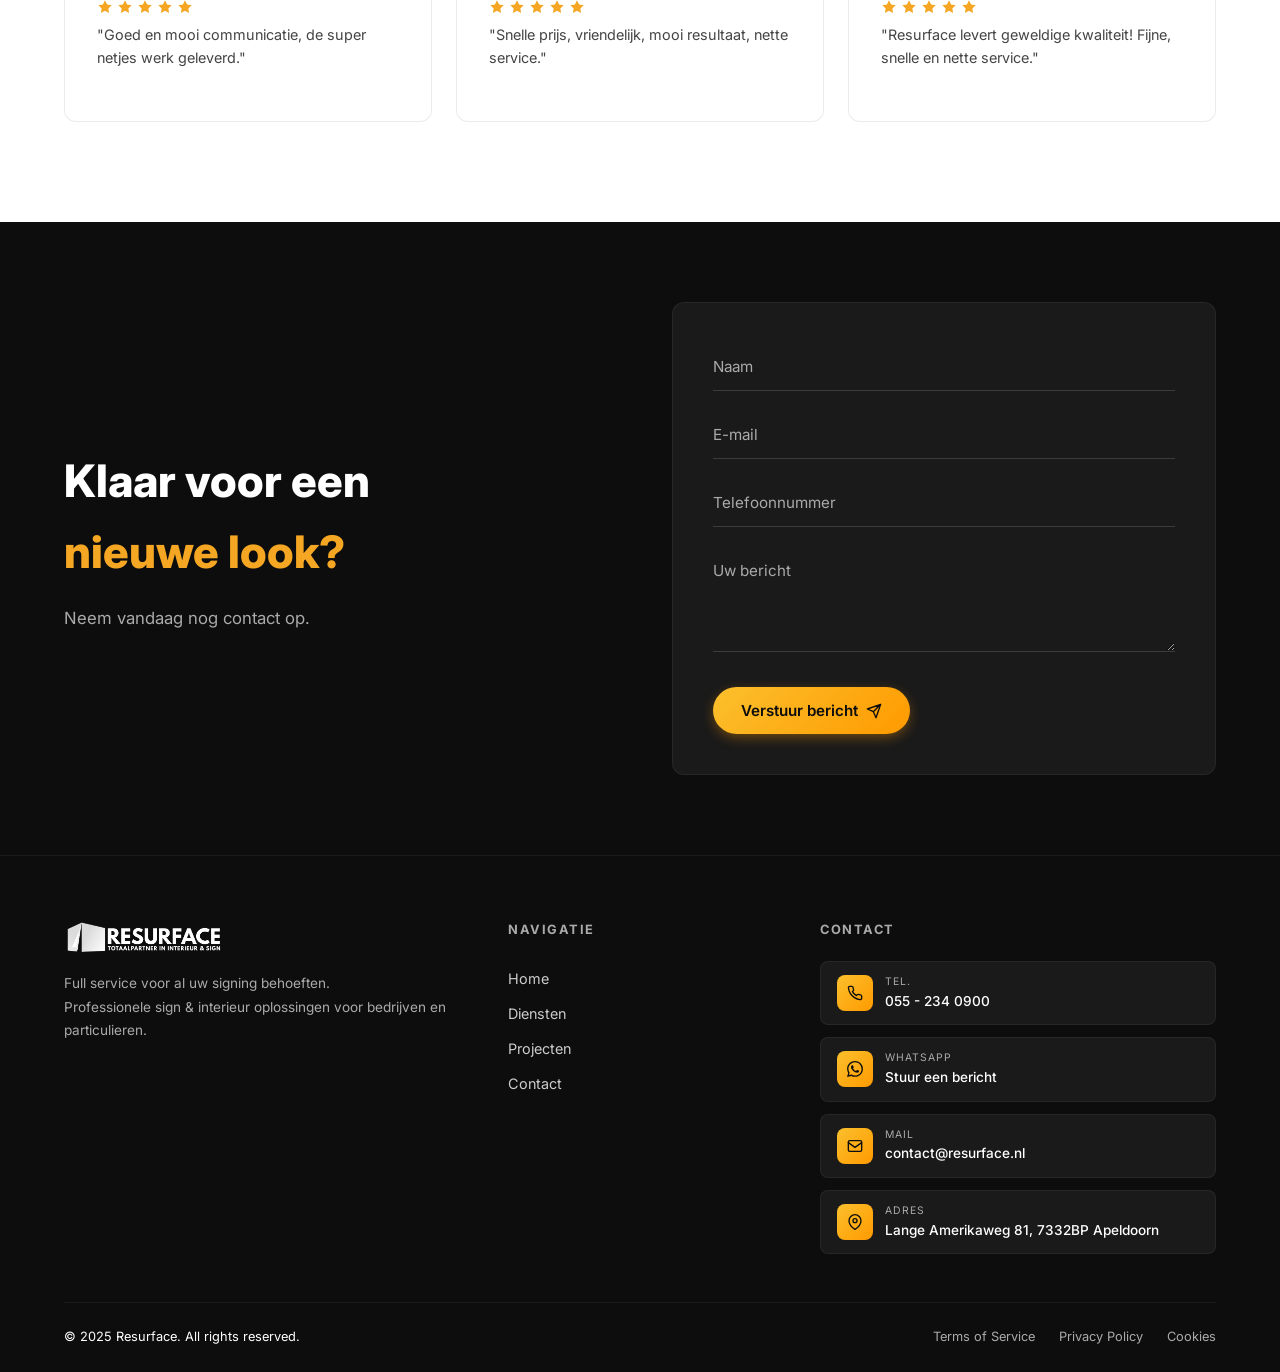
==== commit f0c04205: "Restore newer design from stash after merge Co-Authored-By: Claude Opus 4.6 (1M context) <noreply@an" ====
--- a/index.html
+++ b/index.html
@@ -4,25 +4,25 @@
   <meta charset="UTF-8">
   <meta name="viewport" content="width=device-width, initial-scale=1.0">
   <title>Resurface — Totaalpartner in Interieur & Sign</title>
-  <meta name="description" content="Van krachtige branding tot inspirerende interieurs. Wij verzorgen het van ontwerp tot realisatie. Professionele sign & wrap oplossingen in Apeldoorn.">
+  <meta name="description" content="Van krachtige branding tot inspirerende interieurs. Wij verzorgen het van ontwerp tot realisatie. Professionele sign & interieur oplossingen in Apeldoorn.">
   <link rel="preconnect" href="https://fonts.googleapis.com">
   <link rel="preconnect" href="https://fonts.gstatic.com" crossorigin>
   <link href="https://fonts.googleapis.com/css2?family=Inter:wght@400;500;600;700;800&display=swap" rel="stylesheet">
-  <link rel="stylesheet" href="css/style.css">
+  <link rel="stylesheet" href="css/style.css?v=5">
 </head>
 <body>
 
   <!-- Navigation -->
   <nav class="nav">
-    <a href="index.html" class="nav-logo">
+    <a href="/" class="nav-logo">
       <img src="images/logo.png" alt="Resurface" style="height: 32px;">
     </a>
     <div class="nav-links">
-      <a href="index.html" class="active">Home</a>
-      <a href="diensten.html">Diensten</a>
-      <a href="projecten.html">Projecten</a>
-      <a href="contact.html">Contact</a>
-      <a href="offerte.html" class="nav-cta">Offerte aanvragen</a>
+      <a href="/" class="active">Home</a>
+      <a href="/diensten">Diensten</a>
+      <a href="/projecten">Projecten</a>
+      <a href="/contact">Contact</a>
+      <a href="/offerte" class="nav-cta">Offerte aanvragen</a>
     </div>
     <button class="nav-toggle" aria-label="Menu">
       <span></span><span></span><span></span>
@@ -37,10 +37,10 @@
     <div class="hero-content">
       <span class="hero-label">Van krachtige branding tot inspirerende interieurs</span>
       <h1>Wij verzorgen het van <span class="highlight">ontwerp</span> tot <span class="highlight">realisatie.</span></h1>
-      <p>Professionele sign & wrap oplossingen voor bedrijven en particulieren. Van interieurvernieuwing tot merkversterking.</p>
+      <p>Professionele sign & interieur oplossingen voor bedrijven en particulieren. Van interieurvernieuwing tot merkversterking.</p>
       <div class="hero-buttons">
-        <a href="offerte.html" class="btn btn-primary">Offerte aanvragen <svg xmlns="http://www.w3.org/2000/svg" width="16" height="16" viewBox="0 0 24 24" fill="none" stroke="currentColor" stroke-width="2" stroke-linecap="round" stroke-linejoin="round"><path d="M5 12h14M12 5l7 7-7 7"/></svg></a>
-        <a href="diensten.html" class="btn btn-outline">Bekijk diensten</a>
+        <a href="/offerte" class="btn btn-primary">Offerte aanvragen <svg xmlns="http://www.w3.org/2000/svg" width="16" height="16" viewBox="0 0 24 24" fill="none" stroke="currentColor" stroke-width="2" stroke-linecap="round" stroke-linejoin="round"><path d="M5 12h14M12 5l7 7-7 7"/></svg></a>
+        <a href="/diensten" class="btn btn-outline">Bekijk diensten</a>
       </div>
     </div>
   </section>
@@ -48,43 +48,94 @@
   <!-- Waar kunnen wij u mee helpen? -->
   <section class="section">
     <div class="container">
-      <p class="section-label">Waar kunnen wij u mee helpen?</p>
-      <div class="tabs" style="margin-bottom: 48px;">
-        <a href="diensten.html#interieur" class="btn btn-primary">Vernieuw uw interieur</a>
-        <a href="diensten.html#merk" class="btn btn-outline">Versterk uw merk</a>
+      <p class="section-label reveal">Waar kunnen wij u mee helpen?</p>
+      <div class="tabs reveal" style="margin-bottom: 48px;">
+        <button class="tab-btn active" data-home-tab="interieur">Vernieuw uw interieur</button>
+        <button class="tab-btn" data-home-tab="merk">Versterk uw merk</button>
       </div>
 
       <div class="home-services">
-        <div class="home-service-card">
-          <img src="images/service-wrapping.jpg" alt="Interieur wrappen">
+        <!-- Interieur services -->
+        <div class="home-service-card small" data-home-panel="interieur">
+          <img src="images/interieur-wrappen.jpg" alt="Interieur wrappen">
           <div class="home-service-content">
             <h3>Interieur wrappen</h3>
-            <p>Folie voor meubels en wanden van huis, gevelbestickering enz.</p>
-          </div>
-        </div>
-        <div class="home-service-card">
-          <div style="display: grid; grid-template-columns: 1fr 1fr; gap: 4px;">
-            <img src="images/service-wallpaper.jpg" alt="Naadloos fotobehang" style="aspect-ratio: 1; object-fit: cover;">
-            <img src="images/service-stickers.jpg" alt="Raambestickering" style="aspect-ratio: 1; object-fit: cover;">
-          </div>
+            <p>Folie voor meubels en wanden voor een frisse, gepersonaliseerde look.</p>
+            <a href="/diensten" class="service-link">Bekijk de service <svg xmlns="http://www.w3.org/2000/svg" width="14" height="14" viewBox="0 0 24 24" fill="none" stroke="currentColor" stroke-width="2" stroke-linecap="round" stroke-linejoin="round"><path d="M5 12h14M12 5l7 7-7 7"/></svg></a>
+          </div>
+        </div>
+        <div class="home-service-card small" data-home-panel="interieur">
+          <img src="images/naadloos-fotobehang.jpg" alt="Naadloos fotobehang">
+          <div class="home-service-content">
+            <h3>Naadloos fotobehang</h3>
+            <p>Naadloze prints voor een verbluffend muurdecor zonder zichtbare naden</p>
+            <a href="/diensten" class="service-link">Bekijk de service <svg xmlns="http://www.w3.org/2000/svg" width="14" height="14" viewBox="0 0 24 24" fill="none" stroke="currentColor" stroke-width="2" stroke-linecap="round" stroke-linejoin="round"><path d="M5 12h14M12 5l7 7-7 7"/></svg></a>
+          </div>
+        </div>
+        <div class="home-service-card small" data-home-panel="interieur">
+          <img src="images/bestickering-kantoor.jpg" alt="Bestickering">
+          <div class="home-service-content">
+            <h3>Bestickering</h3>
+            <p>Professionele bestickering voor kantoor en interieur</p>
+            <a href="/diensten" class="service-link">Bekijk de service <svg xmlns="http://www.w3.org/2000/svg" width="14" height="14" viewBox="0 0 24 24" fill="none" stroke="currentColor" stroke-width="2" stroke-linecap="round" stroke-linejoin="round"><path d="M5 12h14M12 5l7 7-7 7"/></svg></a>
+          </div>
+        </div>
+        <div class="home-service-card small" data-home-panel="interieur">
+          <img src="images/wandpanelen-2.jpg" alt="Wandpanelen">
+          <div class="home-service-content">
+            <h3>Wandpanelen</h3>
+            <p>Gegoten polymeren wandpanelen voor een moderne afwerking</p>
+            <a href="/diensten" class="service-link">Bekijk de service <svg xmlns="http://www.w3.org/2000/svg" width="14" height="14" viewBox="0 0 24 24" fill="none" stroke="currentColor" stroke-width="2" stroke-linecap="round" stroke-linejoin="round"><path d="M5 12h14M12 5l7 7-7 7"/></svg></a>
+          </div>
+        </div>
+
+        <!-- Merk services (hidden by default) -->
+        <div class="home-service-card small" data-home-panel="merk" style="display:none;">
+          <img src="images/bestickering-kantoor.jpg" alt="Bestickering">
+          <div class="home-service-content">
+            <h3>Bestickering</h3>
+            <p>Professionele bestickering voor voertuigen, gevels en displays</p>
+            <a href="/diensten" class="service-link">Bekijk de service <svg xmlns="http://www.w3.org/2000/svg" width="14" height="14" viewBox="0 0 24 24" fill="none" stroke="currentColor" stroke-width="2" stroke-linecap="round" stroke-linejoin="round"><path d="M5 12h14M12 5l7 7-7 7"/></svg></a>
+          </div>
+        </div>
+        <div class="home-service-card small" data-home-panel="merk" style="display:none;">
+          <img src="images/lichtreclame.jpg" alt="Lichtreclame">
+          <div class="home-service-content">
+            <h3>Lichtreclame</h3>
+            <p>Opvallende verlichte signage die uw merk 24/7 zichtbaar maakt</p>
+            <a href="/diensten" class="service-link">Bekijk de service <svg xmlns="http://www.w3.org/2000/svg" width="14" height="14" viewBox="0 0 24 24" fill="none" stroke="currentColor" stroke-width="2" stroke-linecap="round" stroke-linejoin="round"><path d="M5 12h14M12 5l7 7-7 7"/></svg></a>
+          </div>
+        </div>
+        <div class="home-service-card small" data-home-panel="merk" style="display:none;">
+          <img src="images/bewegwijzering.jpg" alt="Bewegwijzering">
+          <div class="home-service-content">
+            <h3>Bewegwijzering</h3>
+            <p>Duidelijke en professionele bewegwijzering voor elk type locatie</p>
+            <a href="/diensten" class="service-link">Bekijk de service <svg xmlns="http://www.w3.org/2000/svg" width="14" height="14" viewBox="0 0 24 24" fill="none" stroke="currentColor" stroke-width="2" stroke-linecap="round" stroke-linejoin="round"><path d="M5 12h14M12 5l7 7-7 7"/></svg></a>
+          </div>
+        </div>
+        <div class="home-service-card small" data-home-panel="merk" style="display:none;">
+          <img src="images/naadloos-fotobehang.jpg" alt="Naadloos fotobehang">
+          <div class="home-service-content">
+            <h3>Naadloos fotobehang</h3>
+            <p>Grootformaat prints voor indrukwekkende merkpresentaties</p>
+            <a href="/diensten" class="service-link">Bekijk de service <svg xmlns="http://www.w3.org/2000/svg" width="14" height="14" viewBox="0 0 24 24" fill="none" stroke="currentColor" stroke-width="2" stroke-linecap="round" stroke-linejoin="round"><path d="M5 12h14M12 5l7 7-7 7"/></svg></a>
+          </div>
+        </div>
+
+        <!-- Right side info panel -->
+        <div class="home-service-card large" data-home-text="interieur">
           <div class="home-service-content">
             <h3>Vernieuw uw interieur</h3>
-            <p>Geef uw verblijfs- of werkruimte een nieuwe sfeer met interieur wrappen, naadloos fotobehang, bestickering en wandpanelen.</p>
-            <a href="diensten.html" class="btn btn-primary" style="margin-top: 16px; padding: 10px 20px; font-size: 0.85rem;">Lees meer</a>
-          </div>
-        </div>
-        <div class="home-service-card">
-          <img src="images/service-interior.jpg" alt="Wandpanelen">
-          <div class="home-service-content">
-            <h3>Wandpanelen</h3>
-            <p>Gegoten polymeren wandpanelen voor een moderne en stijlvolle afwerking van uw interieur.</p>
-          </div>
-        </div>
-        <div class="home-service-card">
-          <img src="images/service-stickers.jpg" alt="Raambestickering">
-          <div class="home-service-content">
-            <h3>Raambestickering</h3>
-            <p>Decoratieve raamfolie en raambestickering: glas voorzien van een privacy en of sfeerfolie.</p>
+            <p>Geef uw verblijfs- of werkruimte een frisse, eigentijdse uitstraling met oplossingen die naadloos aansluiten op uw interieurconcept. Of u nu een complete metamorfose ambieert of subtiele accenten wilt aanbrengen: onze materialen en vakmanschap zorgen voor een duurzaam en esthetisch resultaat.</p>
+            <a href="/contact" class="btn btn-primary" style="margin-top: 24px;">Offerte aanvragen <svg xmlns="http://www.w3.org/2000/svg" width="16" height="16" viewBox="0 0 24 24" fill="none" stroke="currentColor" stroke-width="2" stroke-linecap="round" stroke-linejoin="round"><path d="M5 12h14M12 5l7 7-7 7"/></svg></a>
+          </div>
+        </div>
+        <div class="home-service-card large" data-home-text="merk" style="display:none;">
+          <div class="home-service-content">
+            <h3>Versterk uw merk</h3>
+            <p>Maak uw merk zichtbaar met professionele signing en branding oplossingen. Van opvallende lichtreclame tot subtiele bestickering: wij zorgen ervoor dat uw bedrijf de aandacht krijgt die het verdient.</p>
+            <a href="/contact" class="btn btn-primary" style="margin-top: 24px;">Offerte aanvragen <svg xmlns="http://www.w3.org/2000/svg" width="16" height="16" viewBox="0 0 24 24" fill="none" stroke="currentColor" stroke-width="2" stroke-linecap="round" stroke-linejoin="round"><path d="M5 12h14M12 5l7 7-7 7"/></svg></a>
           </div>
         </div>
       </div>
@@ -92,15 +143,15 @@
   </section>
 
   <!-- Bedrijven die ons vertrouwen -->
-  <section style="padding: 40px 0; border-top: 1px solid rgba(255,255,255,0.06); border-bottom: 1px solid rgba(255,255,255,0.06);">
-    <div class="container">
-      <p class="section-label" style="margin-bottom: 32px;">Bedrijven die ons al vertrouwen</p>
-      <div class="trust-logos">
-        <img src="images/logo-dks.png" alt="DKS Logistic Service">
-        <img src="images/logo-bollinos.png" alt="Bollino's">
-        <img src="images/logo-kwantum.png" alt="Kwantum">
-        <img src="images/logo-iciparisxl.png" alt="ICI Paris XL">
-        <img src="images/logo-cityside.png" alt="Cityside Apartments">
+  <section style="padding: 40px 0; border-top: 1px solid rgba(0,0,0,0.06); border-bottom: 1px solid rgba(0,0,0,0.06);">
+    <div class="container">
+      <p class="section-label reveal" style="margin-bottom: 32px;">Bedrijven die ons al vertrouwen</p>
+      <div class="trust-logos reveal">
+        <img src="images/logo-dks.png" alt="DKS Logistic Service" style="height: 30px;">
+        <img src="images/logo-bollinos.png" alt="Bollino's" style="height: 50px;">
+        <img src="images/logo-kwantum.png" alt="Kwantum" style="height: 50px;">
+        <img src="images/logo-iciparisxl.png" alt="ICI Paris XL" style="height: 20px;">
+        <img src="images/logo-cityside.png" alt="Cityside Apartments" style="height: 40px;">
       </div>
     </div>
   </section>
@@ -108,56 +159,62 @@
   <!-- Opgeleverde projecten -->
   <section class="section">
     <div class="container">
-      <p class="section-label">Ons werk</p>
-      <h2 class="section-title">Opgeleverde <span class="highlight">projecten</span></h2>
-      <div class="projects-showcase">
-        <div class="showcase-card">
-          <img src="images/service-wrapping.jpg" alt="Project kantoor">
-          <div class="showcase-overlay">
-            <h3>Kantoorinterieur</h3>
-          </div>
-        </div>
-        <div class="showcase-card">
-          <img src="images/hero-interior.jpg" alt="Project interieur">
-          <div class="showcase-overlay">
-            <h3>Woning transformatie</h3>
-          </div>
-        </div>
-        <div class="showcase-card">
-          <img src="images/service-stickers.jpg" alt="Project bestickering">
-          <div class="showcase-overlay">
-            <h3>Raambestickering</h3>
-          </div>
-        </div>
-        <div class="showcase-card">
-          <img src="images/product-wood-wrap.jpg" alt="Project wrapping">
-          <div class="showcase-overlay">
-            <h3>Interieur wrapping</h3>
-          </div>
-        </div>
-      </div>
-      <div style="text-align: center;">
-        <a href="projecten.html" class="btn btn-primary">Bekijk onze projecten <svg xmlns="http://www.w3.org/2000/svg" width="16" height="16" viewBox="0 0 24 24" fill="none" stroke="currentColor" stroke-width="2" stroke-linecap="round" stroke-linejoin="round"><path d="M5 12h14M12 5l7 7-7 7"/></svg></a>
-      </div>
-    </div>
-  </section>
-
-  <!-- CTA -->
-  <div class="container">
-    <div class="cta-section">
-      <h2>Vraag uw op maat gemaakte <span class="highlight">offerte</span> aan</h2>
-      <p>Bent u toe aan een frisse uitstraling of kunnen wij u helpen met het versterken van uw merk? Vraag geheel gratis een offerte aan en ontdek de mogelijkheden.</p>
-      <a href="contact.html" class="btn btn-primary">Offerte aanvragen <svg xmlns="http://www.w3.org/2000/svg" width="16" height="16" viewBox="0 0 24 24" fill="none" stroke="currentColor" stroke-width="2" stroke-linecap="round" stroke-linejoin="round"><path d="M5 12h14M12 5l7 7-7 7"/></svg></a>
-    </div>
-  </div>
-
-  <!-- Reviews -->
-  <section class="section">
-    <div class="container">
-      <p class="section-label">Wat onze klanten vinden</p>
-      <h2 class="section-title" style="margin-bottom: 48px;">Beoordelingen</h2>
+      <div class="projects-bento">
+        <div class="projects-bento-text reveal-left">
+          <h2>Opgeleverde<br>projecten</h2>
+          <p>Wij zijn trots op wat we voor onze klanten bereiken. Dit stelt ons in staat om een goed voorbeeld te geven van de diensten die wij aanbieden.</p>
+          <a href="/projecten" class="btn btn-primary">Opgeleverde projecten <svg xmlns="http://www.w3.org/2000/svg" width="16" height="16" viewBox="0 0 24 24" fill="none" stroke="currentColor" stroke-width="2" stroke-linecap="round" stroke-linejoin="round"><path d="M5 12h14M12 5l7 7-7 7"/></svg></a>
+        </div>
+        <div class="projects-bento-grid reveal-right">
+          <div class="projects-bento-img">
+            <img src="images/interieur-wrappen.jpg" alt="Kantoorinterieur">
+          </div>
+          <div class="projects-bento-img">
+            <img src="images/cinewall.webp" alt="Cinewall project">
+          </div>
+          <div class="projects-bento-img">
+            <img src="images/naadloos-fotobehang.jpg" alt="Fotobehang project">
+          </div>
+          <div class="projects-bento-img">
+            <img src="images/bestickering-kantoor.jpg" alt="Bestickering project">
+          </div>
+        </div>
+      </div>
+    </div>
+  </section>
+
+  <!-- Google Reviews -->
+  <section class="section" style="background: #fff;">
+    <div class="container">
+      <div class="google-reviews-header reveal">
+        <div>
+          <p class="section-label" style="text-align: left;">Wat onze klanten vinden</p>
+          <h2 class="section-title" style="text-align: left; margin-bottom: 8px;">Google Reviews</h2>
+        </div>
+        <div class="google-reviews-score">
+          <img src="https://www.google.com/images/branding/googlelogo/2x/googlelogo_color_92x30dp.png" alt="Google" style="height: 24px; margin-bottom: 8px;">
+          <div class="google-rating">
+            <span class="google-rating-number">4.8</span>
+            <div class="review-stars">
+              <svg viewBox="0 0 24 24"><polygon points="12 2 15.09 8.26 22 9.27 17 14.14 18.18 21.02 12 17.77 5.82 21.02 7 14.14 2 9.27 8.91 8.26 12 2"/></svg>
+              <svg viewBox="0 0 24 24"><polygon points="12 2 15.09 8.26 22 9.27 17 14.14 18.18 21.02 12 17.77 5.82 21.02 7 14.14 2 9.27 8.91 8.26 12 2"/></svg>
+              <svg viewBox="0 0 24 24"><polygon points="12 2 15.09 8.26 22 9.27 17 14.14 18.18 21.02 12 17.77 5.82 21.02 7 14.14 2 9.27 8.91 8.26 12 2"/></svg>
+              <svg viewBox="0 0 24 24"><polygon points="12 2 15.09 8.26 22 9.27 17 14.14 18.18 21.02 12 17.77 5.82 21.02 7 14.14 2 9.27 8.91 8.26 12 2"/></svg>
+              <svg viewBox="0 0 24 24"><polygon points="12 2 15.09 8.26 22 9.27 17 14.14 18.18 21.02 12 17.77 5.82 21.02 7 14.14 2 9.27 8.91 8.26 12 2"/></svg>
+            </div>
+            <span class="google-rating-count">12 reviews</span>
+          </div>
+        </div>
+      </div>
       <div class="reviews-grid">
-        <div class="review-card">
+        <div class="review-card reveal stagger-1">
+          <div class="review-card-header">
+            <div class="review-avatar">LW</div>
+            <div>
+              <p class="review-author">Liam Westerveld</p>
+              <p class="review-date">17 april 2022</p>
+            </div>
+          </div>
           <div class="review-stars">
             <svg viewBox="0 0 24 24"><polygon points="12 2 15.09 8.26 22 9.27 17 14.14 18.18 21.02 12 17.77 5.82 21.02 7 14.14 2 9.27 8.91 8.26 12 2"/></svg>
             <svg viewBox="0 0 24 24"><polygon points="12 2 15.09 8.26 22 9.27 17 14.14 18.18 21.02 12 17.77 5.82 21.02 7 14.14 2 9.27 8.91 8.26 12 2"/></svg>
@@ -165,11 +222,16 @@
             <svg viewBox="0 0 24 24"><polygon points="12 2 15.09 8.26 22 9.27 17 14.14 18.18 21.02 12 17.77 5.82 21.02 7 14.14 2 9.27 8.91 8.26 12 2"/></svg>
             <svg viewBox="0 0 24 24"><polygon points="12 2 15.09 8.26 22 9.27 17 14.14 18.18 21.02 12 17.77 5.82 21.02 7 14.14 2 9.27 8.91 8.26 12 2"/></svg>
           </div>
-          <p class="review-date">4.17.2022</p>
           <p class="review-text">"Goed en mooi communicatie, de super netjes werk geleverd."</p>
-          <p class="review-author">Liam Westerveld</p>
-        </div>
-        <div class="review-card">
+        </div>
+        <div class="review-card reveal stagger-2">
+          <div class="review-card-header">
+            <div class="review-avatar">JV</div>
+            <div>
+              <p class="review-author">Jacco VIS</p>
+              <p class="review-date">6 december 2024</p>
+            </div>
+          </div>
           <div class="review-stars">
             <svg viewBox="0 0 24 24"><polygon points="12 2 15.09 8.26 22 9.27 17 14.14 18.18 21.02 12 17.77 5.82 21.02 7 14.14 2 9.27 8.91 8.26 12 2"/></svg>
             <svg viewBox="0 0 24 24"><polygon points="12 2 15.09 8.26 22 9.27 17 14.14 18.18 21.02 12 17.77 5.82 21.02 7 14.14 2 9.27 8.91 8.26 12 2"/></svg>
@@ -177,11 +239,16 @@
             <svg viewBox="0 0 24 24"><polygon points="12 2 15.09 8.26 22 9.27 17 14.14 18.18 21.02 12 17.77 5.82 21.02 7 14.14 2 9.27 8.91 8.26 12 2"/></svg>
             <svg viewBox="0 0 24 24"><polygon points="12 2 15.09 8.26 22 9.27 17 14.14 18.18 21.02 12 17.77 5.82 21.02 7 14.14 2 9.27 8.91 8.26 12 2"/></svg>
           </div>
-          <p class="review-date">12.06.2024</p>
-          <p class="review-text">"Snelle prijs, vreemdelijk, mooi resultaat, nette service."</p>
-          <p class="review-author">Jacco VIS</p>
-        </div>
-        <div class="review-card">
+          <p class="review-text">"Snelle prijs, vriendelijk, mooi resultaat, nette service."</p>
+        </div>
+        <div class="review-card reveal stagger-3">
+          <div class="review-card-header">
+            <div class="review-avatar">M</div>
+            <div>
+              <p class="review-author">Melissa</p>
+              <p class="review-date">10 december 2024</p>
+            </div>
+          </div>
           <div class="review-stars">
             <svg viewBox="0 0 24 24"><polygon points="12 2 15.09 8.26 22 9.27 17 14.14 18.18 21.02 12 17.77 5.82 21.02 7 14.14 2 9.27 8.91 8.26 12 2"/></svg>
             <svg viewBox="0 0 24 24"><polygon points="12 2 15.09 8.26 22 9.27 17 14.14 18.18 21.02 12 17.77 5.82 21.02 7 14.14 2 9.27 8.91 8.26 12 2"/></svg>
@@ -189,23 +256,22 @@
             <svg viewBox="0 0 24 24"><polygon points="12 2 15.09 8.26 22 9.27 17 14.14 18.18 21.02 12 17.77 5.82 21.02 7 14.14 2 9.27 8.91 8.26 12 2"/></svg>
             <svg viewBox="0 0 24 24"><polygon points="12 2 15.09 8.26 22 9.27 17 14.14 18.18 21.02 12 17.77 5.82 21.02 7 14.14 2 9.27 8.91 8.26 12 2"/></svg>
           </div>
-          <p class="review-date">12.10.2024</p>
-          <p class="review-text">"Resurface levert geweldige kwaliteit! Fijner, sneller, netjes en nu is de voorkeur al na de soort op merk bijhalen."</p>
-          <p class="review-author">Melissa</p>
+          <p class="review-text">"Resurface levert geweldige kwaliteit! Fijne, snelle en nette service."</p>
         </div>
       </div>
     </div>
   </section>
 
   <!-- Contact bottom -->
-  <section style="padding: 0 0 40px; position: relative;">
+  <section class="home-contact-wrapper">
     <div class="container">
       <div class="home-contact">
-        <div class="home-contact-text">
-          <h2>Neem de stap en<br>door <span class="highlight">Schedule a call</span><br>with our team.</h2>
-        </div>
-        <div>
-          <form class="contact-form">
+        <div class="home-contact-text reveal-left">
+          <h2>Klaar voor een<br><span class="highlight">nieuwe look?</span></h2>
+          <p style="color: var(--text-gray); font-size: 1.05rem; margin-top: 16px;">Neem vandaag nog contact op.</p>
+        </div>
+        <div>
+          <form class="contact-form reveal-right">
             <div class="form-group">
               <input type="text" name="naam" placeholder="Naam" required>
             </div>
@@ -233,15 +299,15 @@
           <div class="footer-logo">
             <img src="images/logo.png" alt="Resurface">
           </div>
-          <p class="footer-desc">Full service voor al uw interieur behoeften.<br>Professionele interieur & sign oplossingen voor bedrijven en particulieren.</p>
+          <p class="footer-desc">Full service voor al uw signing behoeften.<br>Professionele sign & interieur oplossingen voor bedrijven en particulieren.</p>
         </div>
         <div>
           <h4>Navigatie</h4>
           <div class="footer-nav">
-            <a href="index.html">Home</a>
-            <a href="diensten.html">Diensten</a>
-            <a href="projecten.html">Projecten</a>
-            <a href="contact.html">Contact</a>
+            <a href="/">Home</a>
+            <a href="/diensten">Diensten</a>
+            <a href="/projecten">Projecten</a>
+            <a href="/contact">Contact</a>
           </div>
         </div>
         <div>
@@ -256,15 +322,15 @@
                 <p class="footer-contact-value">055 - 234 0900</p>
               </div>
             </div>
-            <div class="footer-contact-item">
+            <a href="https://wa.me/31552340900" target="_blank" class="footer-contact-item" style="text-decoration:none;color:inherit;">
               <div class="footer-contact-icon">
-                <svg xmlns="http://www.w3.org/2000/svg" viewBox="0 0 24 24" fill="none" stroke="currentColor" stroke-width="2" stroke-linecap="round" stroke-linejoin="round"><path d="M22 16.92v3a2 2 0 01-2.18 2 19.79 19.79 0 01-8.63-3.07 19.5 19.5 0 01-6-6 19.79 19.79 0 01-3.07-8.67A2 2 0 014.11 2h3a2 2 0 012 1.72c.127.96.361 1.903.7 2.81a2 2 0 01-.45 2.11L8.09 9.91a16 16 0 006 6l1.27-1.27a2 2 0 012.11-.45c.907.339 1.85.573 2.81.7A2 2 0 0122 16.92z"/></svg>
+                <svg xmlns="http://www.w3.org/2000/svg" viewBox="0 0 24 24" fill="currentColor"><path d="M17.472 14.382c-.297-.149-1.758-.867-2.03-.967-.273-.099-.471-.148-.67.15-.197.297-.767.966-.94 1.164-.173.199-.347.223-.644.075-.297-.15-1.255-.463-2.39-1.475-.883-.788-1.48-1.761-1.653-2.059-.173-.297-.018-.458.13-.606.134-.133.298-.347.446-.52.149-.174.198-.298.298-.497.099-.198.05-.371-.025-.52-.075-.149-.669-1.612-.916-2.207-.242-.579-.487-.5-.669-.51-.173-.008-.371-.01-.57-.01-.198 0-.52.074-.792.372-.272.297-1.04 1.016-1.04 2.479 0 1.462 1.065 2.875 1.213 3.074.149.198 2.096 3.2 5.077 4.487.709.306 1.262.489 1.694.625.712.227 1.36.195 1.871.118.571-.085 1.758-.719 2.006-1.413.248-.694.248-1.289.173-1.413-.074-.124-.272-.198-.57-.347m-5.421 7.403h-.004a9.87 9.87 0 01-5.031-1.378l-.361-.214-3.741.982.998-3.648-.235-.374a9.86 9.86 0 01-1.51-5.26c.001-5.45 4.436-9.884 9.888-9.884 2.64 0 5.122 1.03 6.988 2.898a9.825 9.825 0 012.893 6.994c-.003 5.45-4.437 9.884-9.885 9.884m8.413-18.297A11.815 11.815 0 0012.05 0C5.495 0 .16 5.335.157 11.892c0 2.096.547 4.142 1.588 5.945L.057 24l6.305-1.654a11.882 11.882 0 005.683 1.448h.005c6.554 0 11.89-5.335 11.893-11.893a11.821 11.821 0 00-3.48-8.413z"/></svg>
               </div>
               <div>
-                <p class="footer-contact-label">Mobiel</p>
-                <p class="footer-contact-value">+31 6 1184 5442</p>
-              </div>
-            </div>
+                <p class="footer-contact-label">WhatsApp</p>
+                <p class="footer-contact-value">Stuur een bericht</p>
+              </div>
+            </a>
             <div class="footer-contact-item">
               <div class="footer-contact-icon">
                 <svg xmlns="http://www.w3.org/2000/svg" viewBox="0 0 24 24" fill="none" stroke="currentColor" stroke-width="2" stroke-linecap="round" stroke-linejoin="round"><rect x="2" y="4" width="20" height="16" rx="2"/><path d="M22 7l-10 7L2 7"/></svg>
@@ -297,18 +363,16 @@
     </div>
   </footer>
 
-  <!-- Sticky Contact Bar -->
-  <div class="sticky-contact">
-    <a href="tel:0552340900" class="sticky-call">
-      <svg xmlns="http://www.w3.org/2000/svg" viewBox="0 0 24 24" fill="none" stroke="currentColor" stroke-width="2" stroke-linecap="round" stroke-linejoin="round"><path d="M22 16.92v3a2 2 0 01-2.18 2 19.79 19.79 0 01-8.63-3.07 19.5 19.5 0 01-6-6 19.79 19.79 0 01-3.07-8.67A2 2 0 014.11 2h3a2 2 0 012 1.72c.127.96.361 1.903.7 2.81a2 2 0 01-.45 2.11L8.09 9.91a16 16 0 006 6l1.27-1.27a2 2 0 012.11-.45c.907.339 1.85.573 2.81.7A2 2 0 0122 16.92z"/></svg>
-      Bellen
+
+  <!-- Floating contact buttons -->
+  <div class="floating-btns">
+    <a href="https://wa.me/31552340900" target="_blank" class="floating-btn floating-btn-whatsapp" aria-label="WhatsApp">
+      <svg xmlns="http://www.w3.org/2000/svg" width="24" height="24" viewBox="0 0 24 24" fill="currentColor"><path d="M17.472 14.382c-.297-.149-1.758-.867-2.03-.967-.273-.099-.471-.148-.67.15-.197.297-.767.966-.94 1.164-.173.199-.347.223-.644.075-.297-.15-1.255-.463-2.39-1.475-.883-.788-1.48-1.761-1.653-2.059-.173-.297-.018-.458.13-.606.134-.133.298-.347.446-.52.149-.174.198-.298.298-.497.099-.198.05-.371-.025-.52-.075-.149-.669-1.612-.916-2.207-.242-.579-.487-.5-.669-.51-.173-.008-.371-.01-.57-.01-.198 0-.52.074-.792.372-.272.297-1.04 1.016-1.04 2.479 0 1.462 1.065 2.875 1.213 3.074.149.198 2.096 3.2 5.077 4.487.709.306 1.262.489 1.694.625.712.227 1.36.195 1.871.118.571-.085 1.758-.719 2.006-1.413.248-.694.248-1.289.173-1.413-.074-.124-.272-.198-.57-.347m-5.421 7.403h-.004a9.87 9.87 0 01-5.031-1.378l-.361-.214-3.741.982.998-3.648-.235-.374a9.86 9.86 0 01-1.51-5.26c.001-5.45 4.436-9.884 9.888-9.884 2.64 0 5.122 1.03 6.988 2.898a9.825 9.825 0 012.893 6.994c-.003 5.45-4.437 9.884-9.885 9.884m8.413-18.297A11.815 11.815 0 0012.05 0C5.495 0 .16 5.335.157 11.892c0 2.096.547 4.142 1.588 5.945L.057 24l6.305-1.654a11.882 11.882 0 005.683 1.448h.005c6.554 0 11.89-5.335 11.893-11.893a11.821 11.821 0 00-3.48-8.413z"/></svg>
     </a>
-    <a href="https://wa.me/31552340900" target="_blank" class="sticky-whatsapp">
-      <svg xmlns="http://www.w3.org/2000/svg" viewBox="0 0 24 24" fill="currentColor"><path d="M17.472 14.382c-.297-.149-1.758-.867-2.03-.967-.273-.099-.471-.148-.67.15-.197.297-.767.966-.94 1.164-.173.199-.347.223-.644.075-.297-.15-1.255-.463-2.39-1.475-.883-.788-1.48-1.761-1.653-2.059-.173-.297-.018-.458.13-.606.134-.133.298-.347.446-.52.149-.174.198-.298.298-.497.099-.198.05-.371-.025-.52-.075-.149-.669-1.612-.916-2.207-.242-.579-.487-.5-.669-.51-.173-.008-.371-.01-.57-.01-.198 0-.52.074-.792.372-.272.297-1.04 1.016-1.04 2.479 0 1.462 1.065 2.875 1.213 3.074.149.198 2.096 3.2 5.077 4.487.709.306 1.262.489 1.694.625.712.227 1.36.195 1.871.118.571-.085 1.758-.719 2.006-1.413.248-.694.248-1.289.173-1.413-.074-.124-.272-.198-.57-.347m-5.421 7.403h-.004a9.87 9.87 0 01-5.031-1.378l-.361-.214-3.741.982.998-3.648-.235-.374a9.86 9.86 0 01-1.51-5.26c.001-5.45 4.436-9.884 9.888-9.884 2.64 0 5.122 1.03 6.988 2.898a9.825 9.825 0 012.893 6.994c-.003 5.45-4.437 9.884-9.885 9.884m8.413-18.297A11.815 11.815 0 0012.05 0C5.495 0 .16 5.335.157 11.892c0 2.096.547 4.142 1.588 5.945L.057 24l6.305-1.654a11.882 11.882 0 005.683 1.448h.005c6.554 0 11.89-5.335 11.893-11.893a11.821 11.821 0 00-3.48-8.413z"/></svg>
-      WhatsApp
+    <a href="tel:0552340900" class="floating-btn floating-btn-call" aria-label="Bel ons">
+      <svg xmlns="http://www.w3.org/2000/svg" width="24" height="24" viewBox="0 0 24 24" fill="none" stroke="currentColor" stroke-width="2" stroke-linecap="round" stroke-linejoin="round"><path d="M22 16.92v3a2 2 0 01-2.18 2 19.79 19.79 0 01-8.63-3.07 19.5 19.5 0 01-6-6 19.79 19.79 0 01-3.07-8.67A2 2 0 014.11 2h3a2 2 0 012 1.72c.127.96.361 1.903.7 2.81a2 2 0 01-.45 2.11L8.09 9.91a16 16 0 006 6l1.27-1.27a2 2 0 012.11-.45c.907.339 1.85.573 2.81.7A2 2 0 0122 16.92z"/></svg>
     </a>
   </div>
-
-  <script src="js/main.js"></script>
+  <script src="js/main.js?v=5"></script>
 </body>
 </html>
--- a/css/style.css
+++ b/css/style.css
@@ -8,8 +8,11 @@
   --accent: #f5a623;
   --accent-hover: #e69500;
   --text-white: #fff;
+  --text-dark: #1a1a1a;
+  --text-body: #444;
   --text-gray: #aaa;
   --text-light: #ccc;
+  --bg-light: #faf9f6;
   --radius: 12px;
   --radius-sm: 8px;
   --transition: .3s ease;
@@ -21,8 +24,8 @@
 
 body {
   font-family: 'Inter', -apple-system, BlinkMacSystemFont, 'Segoe UI', sans-serif;
-  background: var(--bg-dark);
-  color: var(--text-white);
+  background: var(--bg-light);
+  color: var(--text-dark);
   line-height: 1.6;
   overflow-x: hidden;
 }
@@ -43,7 +46,7 @@
   position: fixed;
   top: 16px;
   left: 50%;
-  transform: translateX(-50%);
+  transform: translateX(-50%) translateY(0);
   width: calc(100% - 48px);
   max-width: 900px;
   background: rgba(30, 30, 30, 0.9);
@@ -56,6 +59,25 @@
   justify-content: space-between;
   z-index: 1000;
   border: 1px solid rgba(255,255,255,0.06);
+  animation: navSlideIn 0.8s cubic-bezier(0.16, 1, 0.3, 1) forwards;
+  transition: background 0.3s ease, box-shadow 0.3s ease, border-color 0.3s ease;
+}
+
+.nav.scrolled {
+  background: rgba(20, 20, 20, 0.95);
+  box-shadow: 0 8px 32px rgba(0,0,0,0.3);
+  border-color: rgba(255,255,255,0.1);
+}
+
+@keyframes navSlideIn {
+  from {
+    opacity: 0;
+    transform: translateX(-50%) translateY(-20px);
+  }
+  to {
+    opacity: 1;
+    transform: translateX(-50%) translateY(0);
+  }
 }
 
 .nav-logo img {
@@ -85,14 +107,16 @@
 }
 
 .nav-cta {
-  background: var(--accent) !important;
+  background: linear-gradient(135deg, #fbc02d, #ff9a00) !important;
   color: var(--bg-dark) !important;
   font-weight: 600 !important;
   padding: 10px 20px !important;
+  box-shadow: 0 4px 14px -2px rgba(255, 154, 0, 0.4);
 }
 
 .nav-cta:hover {
-  background: var(--accent-hover) !important;
+  background: linear-gradient(135deg, #f5b623, #e68a00) !important;
+  box-shadow: 0 6px 20px -2px rgba(255, 154, 0, 0.55);
 }
 
 /* Mobile hamburger */
@@ -112,7 +136,20 @@
   height: 2px;
   background: var(--text-white);
   border-radius: 2px;
-  transition: var(--transition);
+  transition: transform 0.3s ease, opacity 0.3s ease;
+  transform-origin: center;
+}
+
+.nav-toggle.active span:nth-child(1) {
+  transform: translateY(7px) rotate(45deg);
+}
+
+.nav-toggle.active span:nth-child(2) {
+  opacity: 0;
+}
+
+.nav-toggle.active span:nth-child(3) {
+  transform: translateY(-7px) rotate(-45deg);
 }
 
 /* ===== HERO ===== */
@@ -123,6 +160,11 @@
   align-items: flex-end;
   padding: 0 0 80px;
   overflow: hidden;
+  background: var(--bg-dark);
+}
+
+.hero-short {
+  min-height: 65vh;
 }
 
 .hero-bg {
@@ -158,6 +200,30 @@
   letter-spacing: 2px;
   color: var(--accent);
   margin-bottom: 16px;
+  animation: heroFadeUp 0.8s ease 0.3s both;
+}
+
+.hero h1 {
+  animation: heroFadeUp 0.8s ease 0.5s both;
+}
+
+.hero p {
+  animation: heroFadeUp 0.8s ease 0.7s both;
+}
+
+.hero-buttons {
+  animation: heroFadeUp 0.8s ease 0.9s both;
+}
+
+@keyframes heroFadeUp {
+  from {
+    opacity: 0;
+    transform: translateY(24px);
+  }
+  to {
+    opacity: 1;
+    transform: translateY(0);
+  }
 }
 
 .hero h1 {
@@ -165,11 +231,11 @@
   font-weight: 800;
   line-height: 1.15;
   margin-bottom: 20px;
+  color: #fff;
 }
 
 .hero h1 .highlight {
   color: var(--accent);
-  font-style: italic;
 }
 
 .hero p {
@@ -201,22 +267,41 @@
 }
 
 .btn-primary {
-  background: var(--accent);
+  background: linear-gradient(135deg, #fbc02d, #ff9a00);
   color: var(--bg-dark);
+  box-shadow: 0 4px 14px -2px rgba(255, 154, 0, 0.45);
 }
 
 .btn-primary:hover {
-  background: var(--accent-hover);
+  background: linear-gradient(135deg, #f5b623, #e68a00);
   transform: translateY(-2px);
+  box-shadow: 0 6px 20px -2px rgba(255, 154, 0, 0.55);
 }
 
 .btn-outline {
   background: transparent;
+  color: var(--text-dark);
+  border: 1px solid rgba(0,0,0,0.2);
+}
+
+.btn-outline:hover {
+  border-color: var(--text-dark);
+  background: rgba(0,0,0,0.05);
+}
+
+/* Outline button in dark context */
+.hero .btn-outline,
+.cta-section .btn-outline,
+.home-contact .btn-outline,
+.footer .btn-outline {
   color: var(--text-white);
-  border: 1px solid rgba(255,255,255,0.3);
-}
-
-.btn-outline:hover {
+  border-color: rgba(255,255,255,0.3);
+}
+
+.hero .btn-outline:hover,
+.cta-section .btn-outline:hover,
+.home-contact .btn-outline:hover,
+.footer .btn-outline:hover {
   border-color: var(--text-white);
   background: rgba(255,255,255,0.05);
 }
@@ -234,6 +319,22 @@
 .btn svg, .btn i {
   width: 16px;
   height: 16px;
+}
+
+/* ===== FOCUS STATES ===== */
+.btn:focus-visible,
+.nav-links a:focus-visible,
+.tab-btn:focus-visible,
+.nav-toggle:focus-visible {
+  outline: 2px solid var(--accent);
+  outline-offset: 2px;
+}
+
+.form-group input:focus-visible,
+.form-group textarea:focus-visible {
+  outline: none;
+  border-color: var(--accent);
+  box-shadow: 0 2px 0 0 var(--accent);
 }
 
 /* ===== SECTION SHARED ===== */
@@ -246,7 +347,7 @@
   font-size: 0.8rem;
   font-weight: 600;
   letter-spacing: 2px;
-  color: var(--accent);
+  color: var(--text-body);
   text-align: center;
   margin-bottom: 12px;
 }
@@ -256,11 +357,11 @@
   font-weight: 800;
   text-align: center;
   margin-bottom: 48px;
+  color: var(--text-dark);
 }
 
 .section-title .highlight {
   color: var(--accent);
-  font-style: italic;
 }
 
 /* ===== TABS (Diensten) ===== */
@@ -276,8 +377,8 @@
   padding: 10px 24px;
   border-radius: 50px;
   background: transparent;
-  color: var(--text-gray);
-  border: 1px solid rgba(255,255,255,0.15);
+  color: var(--text-body);
+  border: 1px solid rgba(0,0,0,0.15);
   cursor: pointer;
   font-weight: 500;
   font-size: 0.95rem;
@@ -285,15 +386,16 @@
 }
 
 .tab-btn:hover {
-  color: var(--text-white);
-  border-color: rgba(255,255,255,0.3);
+  color: var(--text-dark);
+  border-color: rgba(0,0,0,0.3);
 }
 
 .tab-btn.active {
-  background: var(--accent);
+  background: linear-gradient(135deg, #fbc02d, #ff9a00);
   color: var(--bg-dark);
-  border-color: var(--accent);
+  border-color: transparent;
   font-weight: 600;
+  box-shadow: 0 4px 14px -2px rgba(255, 154, 0, 0.45);
 }
 
 .tab-content {
@@ -308,34 +410,6 @@
 @keyframes fadeIn {
   from { opacity: 0; transform: translateY(12px); }
   to { opacity: 1; transform: translateY(0); }
-}
-
-/* ===== SUB-TABS ===== */
-.sub-tabs {
-  margin-bottom: 40px;
-  gap: 6px;
-}
-
-.sub-tabs .sub-tab-btn {
-  font-size: 0.85rem;
-  padding: 8px 20px;
-  background: transparent;
-  border: 1px solid rgba(255,255,255,0.1);
-}
-
-.sub-tabs .sub-tab-btn.active {
-  background: rgba(245, 166, 35, 0.15);
-  color: var(--accent);
-  border-color: rgba(245, 166, 35, 0.3);
-}
-
-.sub-tab-content {
-  display: none;
-}
-
-.sub-tab-content.active {
-  display: block;
-  animation: fadeIn 0.4s ease;
 }
 
 /* ===== CATEGORY INTRO ===== */
@@ -382,15 +456,22 @@
 
 .service-card {
   text-align: center;
+  cursor: pointer;
 }
 
 .service-icon {
-  width: 100px;
-  height: 100px;
+  width: 160px;
+  height: 160px;
   border-radius: 50%;
   overflow: hidden;
   margin: 0 auto 16px;
-  border: 3px solid rgba(255,255,255,0.1);
+  border: 3px solid rgba(0,0,0,0.06);
+  transition: transform 0.3s ease, border-color 0.3s ease;
+}
+
+.service-card:hover .service-icon {
+  transform: scale(1.05);
+  border-color: rgba(255, 154, 0, 0.4);
 }
 
 .service-icon img {
@@ -501,27 +582,95 @@
   transform: scale(1.05);
 }
 
-/* ===== WIP BANNER ===== */
-.wip-banner {
-  position: absolute;
-  top: 20px;
-  right: -35px;
-  background: repeating-linear-gradient(
-    -45deg,
-    #f5a623,
-    #f5a623 10px,
-    #1a1a1a 10px,
-    #1a1a1a 20px
-  );
-  color: #fff;
+/* ===== DIENSTEN SELECTOR ===== */
+.diensten-selector {
+  background: var(--bg-dark);
+  padding: 64px 0;
+  color: var(--text-white);
+}
+
+.diensten-selector-title {
+  font-size: clamp(1.6rem, 3vw, 2.4rem);
   font-weight: 800;
-  font-size: 0.8rem;
-  text-transform: uppercase;
-  letter-spacing: 1px;
-  padding: 8px 50px;
-  transform: rotate(35deg);
-  z-index: 2;
-  box-shadow: 0 2px 8px rgba(0,0,0,0.3);
+  text-align: center;
+  margin-bottom: 40px;
+  color: var(--text-white);
+}
+
+.diensten-categories {
+  display: flex;
+  flex-direction: column;
+  align-items: center;
+  gap: 12px;
+  max-width: 500px;
+  margin: 0 auto;
+}
+
+.diensten-cat-btn {
+  width: 100%;
+  padding: 18px 32px;
+  border-radius: 50px;
+  font-weight: 700;
+  font-size: 1.05rem;
+  cursor: pointer;
+  transition: all 0.3s ease;
+  border: none;
+  text-align: center;
+  background: rgba(255,255,255,0.08);
+  color: var(--text-white);
+  border: 1px solid rgba(255,255,255,0.1);
+}
+
+.diensten-cat-btn:hover {
+  background: rgba(255,255,255,0.12);
+  border-color: rgba(255,255,255,0.2);
+}
+
+.diensten-cat-btn.active {
+  background: linear-gradient(135deg, #fbc02d, #ff9a00);
+  color: var(--bg-dark);
+  border-color: transparent;
+  box-shadow: 0 4px 14px -2px rgba(255, 154, 0, 0.45);
+}
+
+.diensten-sub-row {
+  display: flex;
+  gap: 12px;
+  justify-content: center;
+  margin-bottom: 8px;
+}
+
+.diensten-sub-btn {
+  padding: 12px 28px;
+  border-radius: 50px;
+  font-weight: 600;
+  font-size: 0.9rem;
+  cursor: pointer;
+  transition: all 0.3s ease;
+  background: rgba(255,255,255,0.06);
+  color: var(--text-light);
+  border: 1px solid rgba(255,255,255,0.1);
+}
+
+.diensten-sub-btn:hover {
+  background: rgba(255,255,255,0.1);
+  color: var(--text-white);
+}
+
+.diensten-sub-btn.active {
+  background: linear-gradient(135deg, #fbc02d, #ff9a00);
+  color: var(--bg-dark);
+  border-color: transparent;
+  box-shadow: 0 4px 14px -2px rgba(255, 154, 0, 0.35);
+}
+
+.diensten-panel {
+  display: none;
+}
+
+.diensten-panel.active {
+  display: block;
+  animation: fadeIn 0.4s ease;
 }
 
 /* ===== CTA SECTION ===== */
@@ -533,6 +682,7 @@
   max-width: var(--max-width);
   position: relative;
   overflow: hidden;
+  color: var(--text-white);
 }
 
 .cta-section::after {
@@ -551,15 +701,15 @@
   font-weight: 800;
   margin-bottom: 16px;
   max-width: 500px;
+  color: var(--text-white);
 }
 
 .cta-section h2 .highlight {
   color: var(--accent);
-  font-style: italic;
 }
 
 .cta-section p {
-  color: var(--text-gray);
+  color: var(--text-light);
   margin-bottom: 32px;
   max-width: 440px;
 }
@@ -567,9 +717,9 @@
 /* ===== CONTACT SECTION ===== */
 .contact-grid {
   display: grid;
-  grid-template-columns: 1fr 1fr;
+  grid-template-columns: 1.2fr 1fr;
   gap: 64px;
-  align-items: center;
+  align-items: start;
 }
 
 .contact-label {
@@ -589,67 +739,76 @@
 
 .contact-title .highlight {
   color: var(--accent);
-  font-style: italic;
 }
 
 .contact-text {
-  color: var(--text-gray);
-  margin-bottom: 40px;
-  max-width: 400px;
-}
-
-.contact-items {
+  color: var(--text-body);
+  margin-bottom: 32px;
+  max-width: 440px;
+}
+
+.contact-info-title {
+  font-size: 1.2rem;
+  font-weight: 700;
+  margin-bottom: 24px;
+  color: var(--text-dark);
+}
+
+.contact-info-grid {
+  display: grid;
+  grid-template-columns: 1fr 1fr;
+  gap: 16px;
+}
+
+.contact-info-card {
   display: flex;
   flex-direction: column;
-  gap: 16px;
-}
-
-.contact-item {
-  display: flex;
   align-items: center;
-  gap: 16px;
-  padding: 16px 20px;
-  background: var(--bg-card);
-  border-radius: var(--radius-sm);
-  border: 1px solid rgba(255,255,255,0.06);
-}
-
-.contact-item-icon {
-  width: 44px;
-  height: 44px;
-  border-radius: 10px;
-  background: var(--accent);
-  display: flex;
-  align-items: center;
-  justify-content: center;
+  text-align: center;
+  gap: 8px;
+  padding: 24px 16px;
+  background: #fff;
+  border-radius: var(--radius);
+  border: 1px solid rgba(0,0,0,0.06);
+  transition: all 0.3s ease;
+  text-decoration: none;
+  color: inherit;
+}
+
+.contact-info-card:hover {
+  transform: translateY(-4px);
+  box-shadow: 0 8px 24px rgba(0,0,0,0.08);
+  border-color: rgba(255, 154, 0, 0.3);
+}
+
+.contact-info-card svg {
+  width: 28px;
+  height: 28px;
+  color: var(--accent);
   flex-shrink: 0;
 }
 
-.contact-item-icon svg {
-  width: 20px;
-  height: 20px;
-  color: var(--bg-dark);
-}
-
-.contact-item-label {
+.contact-info-label {
   font-size: 0.7rem;
   text-transform: uppercase;
   letter-spacing: 1px;
-  color: var(--text-gray);
-  margin-bottom: 2px;
-}
-
-.contact-item-value {
+  color: var(--text-body);
+}
+
+.contact-info-value {
   font-weight: 600;
-  font-size: 0.95rem;
+  font-size: 0.85rem;
+  color: var(--text-dark);
 }
 
 /* ===== FORM ===== */
 .contact-form {
-  background: var(--bg-card);
+  background: #fff;
   border-radius: var(--radius);
   padding: 40px;
-  border: 1px solid rgba(255,255,255,0.06);
+  border: 1px solid rgba(0,0,0,0.08);
+  color: var(--text-dark);
+  box-shadow: 0 4px 24px rgba(0,0,0,0.06);
 }
 
 .form-row {
@@ -668,8 +827,8 @@
   padding: 14px 0;
   background: transparent;
   border: none;
-  border-bottom: 1px solid rgba(255,255,255,0.15);
-  color: var(--text-white);
+  border-bottom: 1px solid rgba(0,0,0,0.12);
+  color: var(--text-dark);
   font-size: 0.95rem;
   outline: none;
   transition: var(--transition);
@@ -677,7 +836,7 @@
 
 .form-group input::placeholder,
 .form-group textarea::placeholder {
-  color: var(--text-gray);
+  color: var(--text-body);
 }
 
 .form-group input:focus,
@@ -694,105 +853,61 @@
   margin-top: 8px;
 }
 
-/* ===== OFFERTE FORM ===== */
-.offerte-grid {
-  display: grid;
-  grid-template-columns: 1fr 1.5fr;
-  gap: 64px;
-  align-items: start;
-}
-
-.offerte-section-label {
-  text-transform: uppercase;
-  font-size: 0.75rem;
-  font-weight: 600;
-  letter-spacing: 2px;
+/* Dark context form overrides (home page contact section) */
+.home-contact-wrapper .contact-form {
+  background: var(--bg-card);
+  border-color: rgba(255,255,255,0.06);
+  color: var(--text-white);
+  box-shadow: none;
+}
+
+.home-contact-wrapper .form-group input,
+.home-contact-wrapper .form-group textarea {
+  border-bottom-color: rgba(255,255,255,0.15);
+  color: var(--text-white);
+}
+
+.home-contact-wrapper .form-group input::placeholder,
+.home-contact-wrapper .form-group textarea::placeholder {
+  color: var(--text-gray);
+}
+
+/* ===== DARK SECTION TEXT OVERRIDE ===== */
+.cta-section h2,
+.cta-section h3,
+.cta-section p,
+.home-contact-wrapper h2,
+.home-contact-wrapper h3,
+.home-contact-wrapper p,
+.home-contact-wrapper label,
+.footer h2,
+.footer h3,
+.footer h4,
+.footer p,
+.footer a {
+  color: var(--text-white);
+}
+
+.cta-section .highlight,
+.home-contact-wrapper .highlight {
   color: var(--accent);
-  margin: 24px 0 12px;
-}
-
-.checkbox-grid {
-  display: grid;
-  grid-template-columns: 1fr 1fr;
-  gap: 8px;
-}
-
-.checkbox-item {
-  display: flex;
-  align-items: center;
-  gap: 10px;
-  padding: 10px 14px;
-  border-radius: var(--radius-sm);
-  border: 1px solid rgba(255,255,255,0.1);
-  cursor: pointer;
-  transition: var(--transition);
-}
-
-.checkbox-item:hover {
-  border-color: rgba(245, 166, 35, 0.3);
-  background: rgba(245, 166, 35, 0.05);
-}
-
-.checkbox-item input[type="checkbox"] {
-  appearance: none;
-  -webkit-appearance: none;
-  width: 18px;
-  height: 18px;
-  border: 2px solid rgba(255,255,255,0.2);
-  border-radius: 4px;
-  flex-shrink: 0;
-  cursor: pointer;
-  transition: var(--transition);
-  position: relative;
-}
-
-.checkbox-item input[type="checkbox"]:checked {
-  background: var(--accent);
-  border-color: var(--accent);
-}
-
-.checkbox-item input[type="checkbox"]:checked::after {
-  content: '';
-  position: absolute;
-  left: 5px;
-  top: 1px;
-  width: 5px;
-  height: 10px;
-  border: solid var(--bg-dark);
-  border-width: 0 2px 2px 0;
-  transform: rotate(45deg);
-}
-
-.checkbox-label {
-  font-size: 0.85rem;
-  color: var(--text-light);
-}
-
-.checkbox-item:has(input:checked) {
-  border-color: rgba(245, 166, 35, 0.4);
-  background: rgba(245, 166, 35, 0.08);
-}
-
-.checkbox-item:has(input:checked) .checkbox-label {
-  color: var(--text-white);
-}
-
-@media (max-width: 768px) {
-  .offerte-grid {
-    grid-template-columns: 1fr;
-    gap: 40px;
-  }
-
-  .checkbox-grid {
-    grid-template-columns: 1fr;
-  }
+}
+
+.cta-section p,
+.home-contact-wrapper .contact-form p,
+.footer .footer-desc,
+.footer .footer-contact-label,
+.footer .footer-bottom,
+.footer .footer-bottom-links a {
+  color: var(--text-gray);
 }
 
 /* ===== FOOTER ===== */
 .footer {
+  background: var(--bg-dark);
+  color: var(--text-white);
   border-top: 1px solid rgba(255,255,255,0.06);
   padding: 64px 0 0;
-  margin-top: 40px;
 }
 
 .footer-grid {
@@ -854,7 +969,7 @@
   width: 36px;
   height: 36px;
   border-radius: 8px;
-  background: var(--accent);
+  background: linear-gradient(135deg, #fbc02d, #ff9a00);
   display: flex;
   align-items: center;
   justify-content: center;
@@ -906,43 +1021,91 @@
 /* ===== HOME: DIENSTEN BENTO ===== */
 .home-services {
   display: grid;
-  grid-template-columns: repeat(2, 1fr);
+  grid-template-columns: 1fr 1fr 1.2fr;
+  grid-template-rows: auto auto;
   gap: 24px;
   margin-bottom: 48px;
 }
 
 .home-service-card {
-  background: var(--bg-card);
   border-radius: var(--radius);
   overflow: hidden;
-  border: 1px solid rgba(255,255,255,0.06);
   transition: var(--transition);
 }
 
+.home-service-card.large {
+  grid-column: 3;
+  grid-row: 1 / 3;
+  display: flex;
+  flex-direction: column;
+  justify-content: center;
+  background: linear-gradient(135deg, var(--bg-light) 0%, #f0ede8 100%);
+  padding: 40px;
+  border-radius: var(--radius);
+}
+
 .home-service-card:hover {
-  border-color: rgba(255,255,255,0.12);
   transform: translateY(-4px);
 }
 
-.home-service-card img {
+.home-service-card.small img {
   width: 100%;
-  aspect-ratio: 16/9;
+  aspect-ratio: 16/10;
   object-fit: cover;
+  border-radius: var(--radius);
+}
+
+.home-service-card.large img {
+  display: none;
 }
 
 .home-service-content {
-  padding: 24px;
+  padding: 16px 0;
 }
 
 .home-service-content h3 {
-  font-size: 1.1rem;
+  font-size: 1.05rem;
   font-weight: 700;
-  margin-bottom: 8px;
+  margin-bottom: 6px;
+  color: var(--text-dark);
+}
+
+.home-service-card.large .home-service-content {
+  padding: 0;
+}
+
+.home-service-card.large .home-service-content h3 {
+  font-size: clamp(2rem, 4vw, 2.8rem);
+  font-weight: 800;
+  text-transform: uppercase;
+  margin-bottom: 16px;
+  line-height: 1.1;
+  color: var(--text-dark);
+}
+
+.home-service-card.large .home-service-content p {
+  color: var(--text-body);
+  font-size: 1rem;
+  line-height: 1.7;
 }
 
 .home-service-content p {
-  color: var(--text-gray);
+  color: var(--text-body);
   font-size: 0.9rem;
+}
+
+.home-service-content .service-link {
+  color: var(--accent);
+  font-weight: 600;
+  font-size: 0.9rem;
+  display: inline-flex;
+  align-items: center;
+  gap: 6px;
+  margin-top: 8px;
+}
+
+.home-service-content .service-link:hover {
+  gap: 10px;
 }
 
 /* ===== HOME: VERTROUWD DOOR ===== */
@@ -956,10 +1119,11 @@
 }
 
 .trust-logos img {
-  height: 32px;
-  opacity: 0.5;
+  width: auto;
+  object-fit: contain;
+  opacity: 0.4;
   transition: var(--transition);
-  filter: grayscale(1) brightness(2);
+  filter: grayscale(1);
 }
 
 .trust-logos img:hover {
@@ -1007,6 +1171,52 @@
   font-weight: 700;
 }
 
+/* ===== HOME: PROJECTS BENTO ===== */
+.projects-bento {
+  display: grid;
+  grid-template-columns: 1fr 1.5fr;
+  gap: 48px;
+  align-items: center;
+}
+
+.projects-bento-text h2 {
+  font-size: clamp(2rem, 4vw, 3rem);
+  font-weight: 800;
+  margin-bottom: 16px;
+  line-height: 1.1;
+}
+
+.projects-bento-text p {
+  color: var(--text-body);
+  font-size: 1rem;
+  line-height: 1.7;
+  margin-bottom: 32px;
+  max-width: 400px;
+}
+
+.projects-bento-grid {
+  display: grid;
+  grid-template-columns: 1fr 1fr;
+  gap: 16px;
+}
+
+.projects-bento-img {
+  border-radius: var(--radius);
+  overflow: hidden;
+  aspect-ratio: 4/3;
+}
+
+.projects-bento-img img {
+  width: 100%;
+  height: 100%;
+  object-fit: cover;
+  transition: transform 0.5s ease;
+}
+
+.projects-bento-img:hover img {
+  transform: scale(1.05);
+}
+
 /* ===== HOME: REVIEWS ===== */
 .reviews-grid {
   display: grid;
@@ -1015,10 +1225,10 @@
 }
 
 .review-card {
-  background: var(--bg-card);
+  background: #fff;
   border-radius: var(--radius);
   padding: 32px;
-  border: 1px solid rgba(255,255,255,0.06);
+  border: 1px solid rgba(0,0,0,0.08);
 }
 
 .review-stars {
@@ -1036,14 +1246,13 @@
 
 .review-date {
   font-size: 0.8rem;
-  color: var(--text-gray);
+  color: var(--text-body);
   margin-bottom: 16px;
 }
 
 .review-text {
-  color: var(--text-light);
+  color: var(--text-body);
   font-size: 0.9rem;
-  font-style: italic;
   margin-bottom: 20px;
   line-height: 1.6;
 }
@@ -1051,67 +1260,384 @@
 .review-author {
   font-weight: 600;
   font-size: 0.9rem;
+  color: var(--text-dark);
+}
+
+/* ===== GOOGLE REVIEWS ===== */
+.google-reviews-header {
+  display: flex;
+  justify-content: space-between;
+  align-items: flex-start;
+  margin-bottom: 40px;
+}
+
+.google-reviews-score {
+  text-align: right;
+}
+
+.google-rating {
+  display: flex;
+  align-items: center;
+  gap: 8px;
+}
+
+.google-rating-number {
+  font-size: 2rem;
+  font-weight: 800;
+  color: var(--text-dark);
+}
+
+.google-rating-count {
+  font-size: 0.85rem;
+  color: var(--text-body);
+}
+
+.review-card-header {
+  display: flex;
+  align-items: center;
+  gap: 12px;
+  margin-bottom: 12px;
+}
+
+.review-avatar {
+  width: 40px;
+  height: 40px;
+  border-radius: 50%;
+  background: linear-gradient(135deg, #fbc02d, #ff9a00);
+  color: var(--bg-dark);
+  display: flex;
+  align-items: center;
+  justify-content: center;
+  font-weight: 700;
+  font-size: 0.85rem;
+  flex-shrink: 0;
 }
 
 /* ===== HOME: CONTACT BOTTOM ===== */
+.home-contact-wrapper {
+  background: var(--bg-dark);
+  color: var(--text-white);
+  padding: 80px 0;
+}
+
 .home-contact {
   display: grid;
   grid-template-columns: 1fr 1fr;
   gap: 64px;
   align-items: center;
-  padding: 80px 0;
 }
 
 .home-contact-text h2 {
   font-size: clamp(1.8rem, 4vw, 2.8rem);
   font-weight: 800;
   margin-bottom: 8px;
+  color: var(--text-white);
 }
 
 .home-contact-text h2 .highlight {
   color: var(--accent);
 }
 
+/* ===== FLOATING CONTACT BUTTONS ===== */
+.floating-btns { position: fixed; bottom: 24px; right: 24px; z-index: 998; display: flex; flex-direction: column; gap: 12px; }
+.floating-btn { width: 56px; height: 56px; border-radius: 50%; display: flex; align-items: center; justify-content: center; box-shadow: 0 4px 16px rgba(0,0,0,0.2); transition: transform 0.3s ease, box-shadow 0.3s ease; text-decoration: none; }
+.floating-btn:hover { transform: scale(1.1); box-shadow: 0 6px 24px rgba(0,0,0,0.3); }
+.floating-btn svg { width: 24px; height: 24px; }
+.floating-btn-call { background: var(--bg-dark); color: #fff; }
+.floating-btn-whatsapp { background: #25D366; color: #fff; }
+
+/* ===== LIGHTBOX ===== */
+.lightbox {
+  position: fixed;
+  inset: 0;
+  z-index: 2000;
+  background: rgba(0,0,0,0.9);
+  display: flex;
+  align-items: center;
+  justify-content: center;
+  opacity: 0;
+  pointer-events: none;
+  transition: opacity 0.3s ease;
+  cursor: zoom-out;
+  padding: 24px;
+}
+
+.lightbox.open {
+  opacity: 1;
+  pointer-events: auto;
+}
+
+.lightbox img {
+  max-width: 90vw;
+  max-height: 85vh;
+  border-radius: var(--radius);
+  object-fit: contain;
+  transform: scale(0.9);
+  transition: transform 0.3s ease;
+}
+
+.lightbox.open img {
+  transform: scale(1);
+}
+
+.lightbox-close {
+  position: absolute;
+  top: 24px;
+  right: 24px;
+  width: 44px;
+  height: 44px;
+  border-radius: 50%;
+  background: rgba(255,255,255,0.1);
+  border: none;
+  color: #fff;
+  font-size: 1.4rem;
+  cursor: pointer;
+  display: flex;
+  align-items: center;
+  justify-content: center;
+  transition: background 0.3s ease;
+}
+
+.lightbox-close:hover {
+  background: rgba(255,255,255,0.2);
+}
+
+.lightbox-caption {
+  position: absolute;
+  bottom: 24px;
+  left: 50%;
+  transform: translateX(-50%);
+  color: var(--text-light);
+  font-size: 0.9rem;
+  text-align: center;
+}
+
+/* ===== SCROLL ANIMATIONS ===== */
+.reveal {
+  opacity: 0;
+  transform: translateY(30px);
+  transition: opacity 0.6s ease, transform 0.6s ease;
+}
+
+.reveal.visible {
+  opacity: 1;
+  transform: translateY(0);
+}
+
+.reveal-left {
+  opacity: 0;
+  transform: translateX(-40px);
+  transition: opacity 0.6s ease, transform 0.6s ease;
+}
+
+.reveal-left.visible {
+  opacity: 1;
+  transform: translateX(0);
+}
+
+.reveal-right {
+  opacity: 0;
+  transform: translateX(40px);
+  transition: opacity 0.6s ease, transform 0.6s ease;
+}
+
+.reveal-right.visible {
+  opacity: 1;
+  transform: translateX(0);
+}
+
+.reveal-scale {
+  opacity: 0;
+  transform: scale(0.95);
+  transition: opacity 0.6s ease, transform 0.6s ease;
+}
+
+.reveal-scale.visible {
+  opacity: 1;
+  transform: scale(1);
+}
+
+.stagger-1 { transition-delay: 0.1s; }
+.stagger-2 { transition-delay: 0.2s; }
+.stagger-3 { transition-delay: 0.3s; }
+.stagger-4 { transition-delay: 0.4s; }
+
+/* ===== HOVER ENHANCEMENTS ===== */
+.home-service-card.small:hover img {
+  transform: scale(1.05);
+  transition: transform 0.5s ease;
+}
+
+.home-service-card.small img {
+  transition: transform 0.5s ease;
+}
+
+.review-card {
+  transition: transform 0.3s ease, box-shadow 0.3s ease;
+}
+
+.review-card:hover {
+  transform: translateY(-4px);
+  box-shadow: 0 12px 24px rgba(0,0,0,0.08);
+}
+
+.contact-item {
+  transition: transform 0.3s ease, border-color 0.3s ease;
+}
+
+.contact-item:hover {
+  transform: translateX(4px);
+  border-color: rgba(255,154,0,0.3);
+}
+
+.footer-contact-item {
+  transition: transform 0.3s ease;
+}
+
+.footer-contact-item:hover {
+  transform: translateX(4px);
+}
+
+.service-card {
+  transition: transform 0.3s ease;
+}
+
+.service-card:hover {
+  transform: translateY(-4px);
+}
+
+.service-card:hover .service-icon {
+  border-color: rgba(255,154,0,0.5);
+}
+
+.btn {
+  transition: all 0.3s ease;
+}
+
+.nav-links a {
+  transition: all 0.3s ease;
+}
+
 /* ===== RESPONSIVE ===== */
+
+/* --- Tablet: 769px - 1024px --- */
 @media (max-width: 1024px) {
+  .services-grid {
+    grid-template-columns: repeat(3, 1fr);
+    gap: 24px;
+  }
+
   .footer-grid {
     grid-template-columns: 1fr 1fr;
     gap: 32px;
   }
-}
-
+
+  .home-services {
+    grid-template-columns: 1fr 1fr;
+    grid-template-rows: auto auto auto;
+  }
+
+  .home-service-card.large {
+    grid-column: 1 / -1;
+    grid-row: auto;
+  }
+
+  .projects-bento {
+    gap: 32px;
+  }
+
+  .home-contact {
+    gap: 40px;
+  }
+
+  .contact-grid {
+    gap: 48px;
+  }
+
+  .category-intro {
+    gap: 32px;
+  }
+}
+
+/* --- Mobile: 768px and below --- */
 @media (max-width: 768px) {
+  /* Navigation - smooth mobile menu */
   .nav-links {
-    display: none;
     position: absolute;
     top: calc(100% + 12px);
     left: 0;
     right: 0;
     background: rgba(30, 30, 30, 0.97);
     backdrop-filter: blur(20px);
+    -webkit-backdrop-filter: blur(20px);
     border-radius: var(--radius);
-    padding: 20px;
+    padding: 16px;
     flex-direction: column;
     border: 1px solid rgba(255,255,255,0.06);
+    box-shadow: 0 16px 48px rgba(0,0,0,0.3);
+    max-height: 0;
+    overflow: hidden;
+    opacity: 0;
+    transform: translateY(-8px);
+    transition: max-height 0.4s cubic-bezier(0.16, 1, 0.3, 1),
+                opacity 0.3s ease,
+                transform 0.3s ease,
+                padding 0.4s cubic-bezier(0.16, 1, 0.3, 1);
+    pointer-events: none;
+    display: flex;
+    padding: 0 16px;
   }
 
   .nav-links.open {
-    display: flex;
+    max-height: 400px;
+    opacity: 1;
+    transform: translateY(0);
+    pointer-events: auto;
+    padding: 16px;
   }
 
   .nav-links a {
     width: 100%;
     text-align: center;
-    padding: 12px;
+    padding: 14px 16px;
+    min-height: 44px;
+    display: flex;
+    align-items: center;
+    justify-content: center;
+    border-radius: var(--radius-sm);
+    font-size: 0.95rem;
+  }
+
+  .nav-links a:hover,
+  .nav-links a.active {
+    background: rgba(255,255,255,0.08);
+  }
+
+  .nav-links .nav-cta {
+    margin-top: 8px;
   }
 
   .nav-toggle {
     display: flex;
   }
 
+  /* Hero section */
   .hero {
-    min-height: 70vh;
-    padding-bottom: 60px;
+    min-height: auto;
+    height: 100svh;
+    padding-bottom: 0;
+    align-items: center;
+  }
+
+  .hero.hero-short {
+    height: auto;
+    min-height: 50vh;
+    padding: 120px 0 60px;
+    align-items: flex-end;
+  }
+
+  .hero-bg::after {
+    background: linear-gradient(to top, rgba(13,13,13,0.85) 0%, rgba(13,13,13,0.5) 40%, rgba(13,13,13,0.3) 100%);
   }
 
   .hero-content {
@@ -1121,40 +1647,176 @@
   }
 
   .hero h1 {
-    font-size: 2.4rem;
+    font-size: 1.75rem;
+    margin-bottom: 12px;
+    line-height: 1.2;
   }
 
   .hero p {
+    font-size: 0.9rem;
+    margin-bottom: 24px;
+    max-width: 320px;
     margin-left: auto;
     margin-right: auto;
   }
 
   .hero-label {
-    display: block;
-    text-align: center;
+    font-size: 0.65rem;
+    margin-bottom: 12px;
+    letter-spacing: 1.5px;
   }
 
   .hero-buttons {
     flex-direction: column;
+    gap: 10px;
     align-items: center;
   }
 
   .hero-buttons .btn {
     width: 100%;
+    max-width: 300px;
     justify-content: center;
-  }
-
+    padding: 14px 24px;
+    font-size: 0.9rem;
+  }
+
+  /* Sections */
   .section {
-    padding: 60px 0;
-  }
-
+    padding: 64px 0;
+  }
+
+  .section-title {
+    margin-bottom: 32px;
+  }
+
+  /* Home services bento grid */
+  .home-services {
+    grid-template-columns: 1fr;
+    gap: 16px;
+  }
+
+  .home-service-card.large {
+    grid-column: 1;
+    grid-row: auto;
+    padding: 32px 24px;
+  }
+
+  .home-service-card.small {
+    background: #fff;
+    border-radius: var(--radius);
+    box-shadow: 0 2px 12px rgba(0,0,0,0.06);
+    border: 1px solid rgba(0,0,0,0.06);
+    overflow: hidden;
+  }
+
+  .home-service-card.small .home-service-content {
+    padding: 16px;
+  }
+
+  .home-service-card.large .home-service-content h3 {
+    font-size: 1.8rem;
+  }
+
+  /* Trust logos */
+  .trust-logos {
+    gap: 20px;
+    padding: 24px 0;
+  }
+
+  .trust-logos img {
+    transform: scale(0.8);
+  }
+
+  /* Projects bento */
+  .projects-bento {
+    grid-template-columns: 1fr;
+    gap: 24px;
+  }
+
+  .projects-bento-text {
+    text-align: center;
+  }
+
+  .projects-bento-text p {
+    margin-left: auto;
+    margin-right: auto;
+    margin-bottom: 24px;
+  }
+
+  .projects-bento-text .btn {
+    display: inline-flex;
+  }
+
+  .projects-bento-grid {
+    grid-template-columns: 1fr 1fr;
+    gap: 12px;
+  }
+
+  /* Google Reviews */
+  .google-reviews-header {
+    flex-direction: column;
+    gap: 16px;
+  }
+
+  .google-reviews-score {
+    text-align: left;
+  }
+
+  .reviews-grid {
+    grid-template-columns: 1fr;
+    gap: 16px;
+  }
+
+  .review-card {
+    padding: 24px;
+  }
+
+  /* Home contact */
+  .home-contact {
+    grid-template-columns: 1fr;
+    gap: 32px;
+  }
+
+  .home-contact-text {
+    text-align: center;
+  }
+
+  .home-contact-wrapper {
+    padding: 64px 0;
+  }
+
+  /* Contact page */
+  .contact-grid {
+    grid-template-columns: 1fr;
+    gap: 40px;
+  }
+
+  .contact-form {
+    padding: 28px;
+  }
+
+  .contact-info-grid {
+    grid-template-columns: 1fr 1fr;
+    gap: 12px;
+  }
+
+  .form-row {
+    grid-template-columns: 1fr;
+  }
+
+  /* Diensten page */
   .category-intro {
     grid-template-columns: 1fr;
-    gap: 32px;
+    gap: 24px;
+    margin-bottom: 48px;
   }
 
   .category-intro .category-image {
     order: -1;
+  }
+
+  .category-intro h2 {
+    font-size: 1.5rem;
   }
 
   .services-grid {
@@ -1162,9 +1824,27 @@
     gap: 20px;
   }
 
+  .service-icon {
+    width: 120px;
+    height: 120px;
+  }
+
+  /* Tabs */
+  .tabs {
+    gap: 6px;
+    margin-bottom: 40px;
+  }
+
+  .tab-btn {
+    padding: 10px 18px;
+    font-size: 0.85rem;
+  }
+
+  /* Projects page */
   .project-block {
     grid-template-columns: 1fr;
     gap: 24px;
+    margin-bottom: 48px;
   }
 
   .project-block:nth-child(even) {
@@ -1173,19 +1853,25 @@
 
   .project-gallery {
     grid-template-columns: repeat(3, 1fr);
-  }
-
-  .contact-grid {
-    grid-template-columns: 1fr;
-    gap: 40px;
-  }
-
+    gap: 8px;
+  }
+
+  /* CTA section */
   .cta-section {
     padding: 40px 24px;
     margin: 24px;
     border-radius: var(--radius);
   }
 
+  .cta-section h2 {
+    font-size: 1.5rem;
+  }
+
+  /* Footer */
+  .footer {
+    padding: 48px 0 0;
+  }
+
   .footer-grid {
     grid-template-columns: 1fr;
     gap: 32px;
@@ -1197,131 +1883,261 @@
     text-align: center;
   }
 
-  .home-services {
-    grid-template-columns: 1fr;
-  }
-
-  .home-contact {
-    grid-template-columns: 1fr;
-    gap: 40px;
-  }
-
-  .reviews-grid {
-    grid-template-columns: 1fr;
-  }
-
+  .footer-bottom-links {
+    flex-wrap: wrap;
+    justify-content: center;
+    gap: 16px;
+  }
+
+  /* Projects showcase */
   .projects-showcase {
     grid-template-columns: 1fr;
   }
 
-  .form-row {
-    grid-template-columns: 1fr;
-  }
-
-  .trust-logos {
-    gap: 24px;
-  }
-
-  .trust-logos img {
-    height: 24px;
-  }
-}
-
-/* ===== STICKY CONTACT BAR ===== */
-.sticky-contact {
-  position: fixed;
-  bottom: 0;
-  left: 0;
-  right: 0;
-  z-index: 999;
-  display: flex;
-  gap: 0;
-  background: var(--bg-dark);
-  border-top: 1px solid rgba(255,255,255,0.1);
-}
-
-.sticky-contact a {
-  flex: 1;
-  display: flex;
-  align-items: center;
-  justify-content: center;
-  gap: 8px;
-  padding: 14px;
-  font-weight: 600;
-  font-size: 0.9rem;
-  transition: var(--transition);
-}
-
-.sticky-contact .sticky-call {
-  background: var(--accent);
-  color: var(--bg-dark);
-}
-
-.sticky-contact .sticky-call:hover {
-  background: var(--accent-hover);
-}
-
-.sticky-contact .sticky-whatsapp {
-  background: #25D366;
-  color: #fff;
-}
-
-.sticky-contact .sticky-whatsapp:hover {
-  background: #1da851;
-}
-
-.sticky-contact svg {
-  width: 18px;
-  height: 18px;
-  flex-shrink: 0;
-}
-
-@media (min-width: 769px) {
-  .sticky-contact {
+  /* Sticky CTA */
+  .sticky-cta {
     display: none;
   }
-}
-
-@media (max-width: 768px) {
-  body {
-    padding-bottom: 52px;
-  }
-}
-
+
+  .diensten-selector {
+    padding: 48px 0;
+  }
+
+  .diensten-cat-btn {
+    font-size: 0.95rem;
+    padding: 16px 24px;
+  }
+
+  .diensten-sub-btn {
+    padding: 10px 20px;
+    font-size: 0.85rem;
+  }
+}
+
+/* --- Small mobile: 480px and below --- */
 @media (max-width: 480px) {
   .nav {
     width: calc(100% - 24px);
     padding: 10px 16px;
   }
 
+  .container {
+    padding: 0 16px;
+  }
+
   .hero {
-    min-height: 60vh;
+    height: 100svh;
+    min-height: auto;
+    padding-bottom: 0;
   }
 
   .hero h1 {
-    font-size: 2rem;
-  }
-
+    font-size: 1.5rem;
+  }
+
+  .hero p {
+    font-size: 0.85rem;
+    max-width: 280px;
+  }
+
+  .section {
+    padding: 48px 0;
+  }
+
+  .section-title {
+    font-size: 1.5rem;
+    margin-bottom: 24px;
+  }
+
+  .section-label {
+    font-size: 0.7rem;
+    margin-bottom: 8px;
+  }
+
+  /* Service cards */
   .services-grid {
     grid-template-columns: 1fr 1fr;
+    gap: 12px;
+  }
+
+  .service-icon {
+    width: 100px;
+    height: 100px;
+  }
+
+  .service-card h3 {
+    font-size: 0.85rem;
+  }
+
+  .service-card p {
+    font-size: 0.78rem;
+  }
+
+  /* Home services */
+  .home-service-card.large {
+    padding: 24px 20px;
+  }
+
+  .home-service-card.large .home-service-content h3 {
+    font-size: 1.5rem;
+  }
+
+  .home-service-card.large .home-service-content p {
+    font-size: 0.9rem;
+  }
+
+  /* Trust logos */
+  .trust-logos {
     gap: 16px;
-  }
-
-  .service-icon {
-    width: 72px;
-    height: 72px;
-  }
-
+    padding: 16px 0;
+  }
+
+  .trust-logos img {
+    transform: scale(0.65);
+  }
+
+  /* Projects bento */
+  .projects-bento-text h2 {
+    font-size: 1.8rem;
+  }
+
+  .projects-bento-text p {
+    font-size: 0.9rem;
+  }
+
+  .projects-bento-grid {
+    gap: 8px;
+  }
+
+  /* Reviews */
+  .review-card {
+    padding: 20px;
+  }
+
+  .review-text {
+    font-size: 0.85rem;
+  }
+
+  .google-rating-number {
+    font-size: 1.6rem;
+  }
+
+  /* Contact */
+  .contact-form {
+    padding: 20px;
+  }
+
+  .contact-title {
+    font-size: 1.6rem;
+  }
+
+  .home-contact-text h2 {
+    font-size: 1.6rem;
+  }
+
+  .home-contact-wrapper {
+    padding: 48px 0;
+  }
+
+  /* CTA */
+  .cta-section {
+    padding: 32px 20px;
+    margin: 16px;
+  }
+
+  .cta-section h2 {
+    font-size: 1.3rem;
+  }
+
+  .cta-section p {
+    font-size: 0.9rem;
+  }
+
+  /* Project gallery */
   .project-gallery {
     grid-template-columns: repeat(3, 1fr);
-    gap: 8px;
-  }
-
-  .section-title {
-    font-size: 1.6rem;
-  }
-
-  .contact-form {
-    padding: 24px;
-  }
-}
+    gap: 6px;
+  }
+
+  .project-info h2 {
+    font-size: 1.4rem;
+  }
+
+  .project-info p {
+    font-size: 0.9rem;
+  }
+
+  /* Category intro */
+  .category-intro h2 {
+    font-size: 1.3rem;
+  }
+
+  .category-intro p {
+    font-size: 0.9rem;
+  }
+
+  .category-intro {
+    margin-bottom: 32px;
+  }
+
+  /* Buttons full width on very small screens */
+  .btn {
+    width: 100%;
+    justify-content: center;
+  }
+
+  .hero-buttons .btn,
+  .category-intro .btn,
+  .cta-section .btn,
+  .projects-bento-text .btn {
+    width: 100%;
+    justify-content: center;
+    text-align: center;
+  }
+
+  /* Footer */
+  .footer {
+    padding: 40px 0 0;
+  }
+
+  .footer-grid {
+    gap: 24px;
+  }
+
+  .footer-desc {
+    font-size: 0.8rem;
+  }
+
+  .footer-contact-item {
+    padding: 10px 12px;
+    font-size: 0.8rem;
+  }
+
+  .footer-bottom {
+    padding: 20px 0;
+    font-size: 0.75rem;
+  }
+
+  .footer-bottom-links {
+    gap: 12px;
+  }
+
+  /* Tabs */
+  .tabs {
+    gap: 4px;
+    margin-bottom: 32px;
+  }
+
+  .tab-btn {
+    padding: 8px 14px;
+    font-size: 0.8rem;
+  }
+
+  .diensten-selector {
+    padding: 40px 0;
+  }
+
+  .diensten-selector-title {
+    font-size: 1.4rem;
+  }
+}
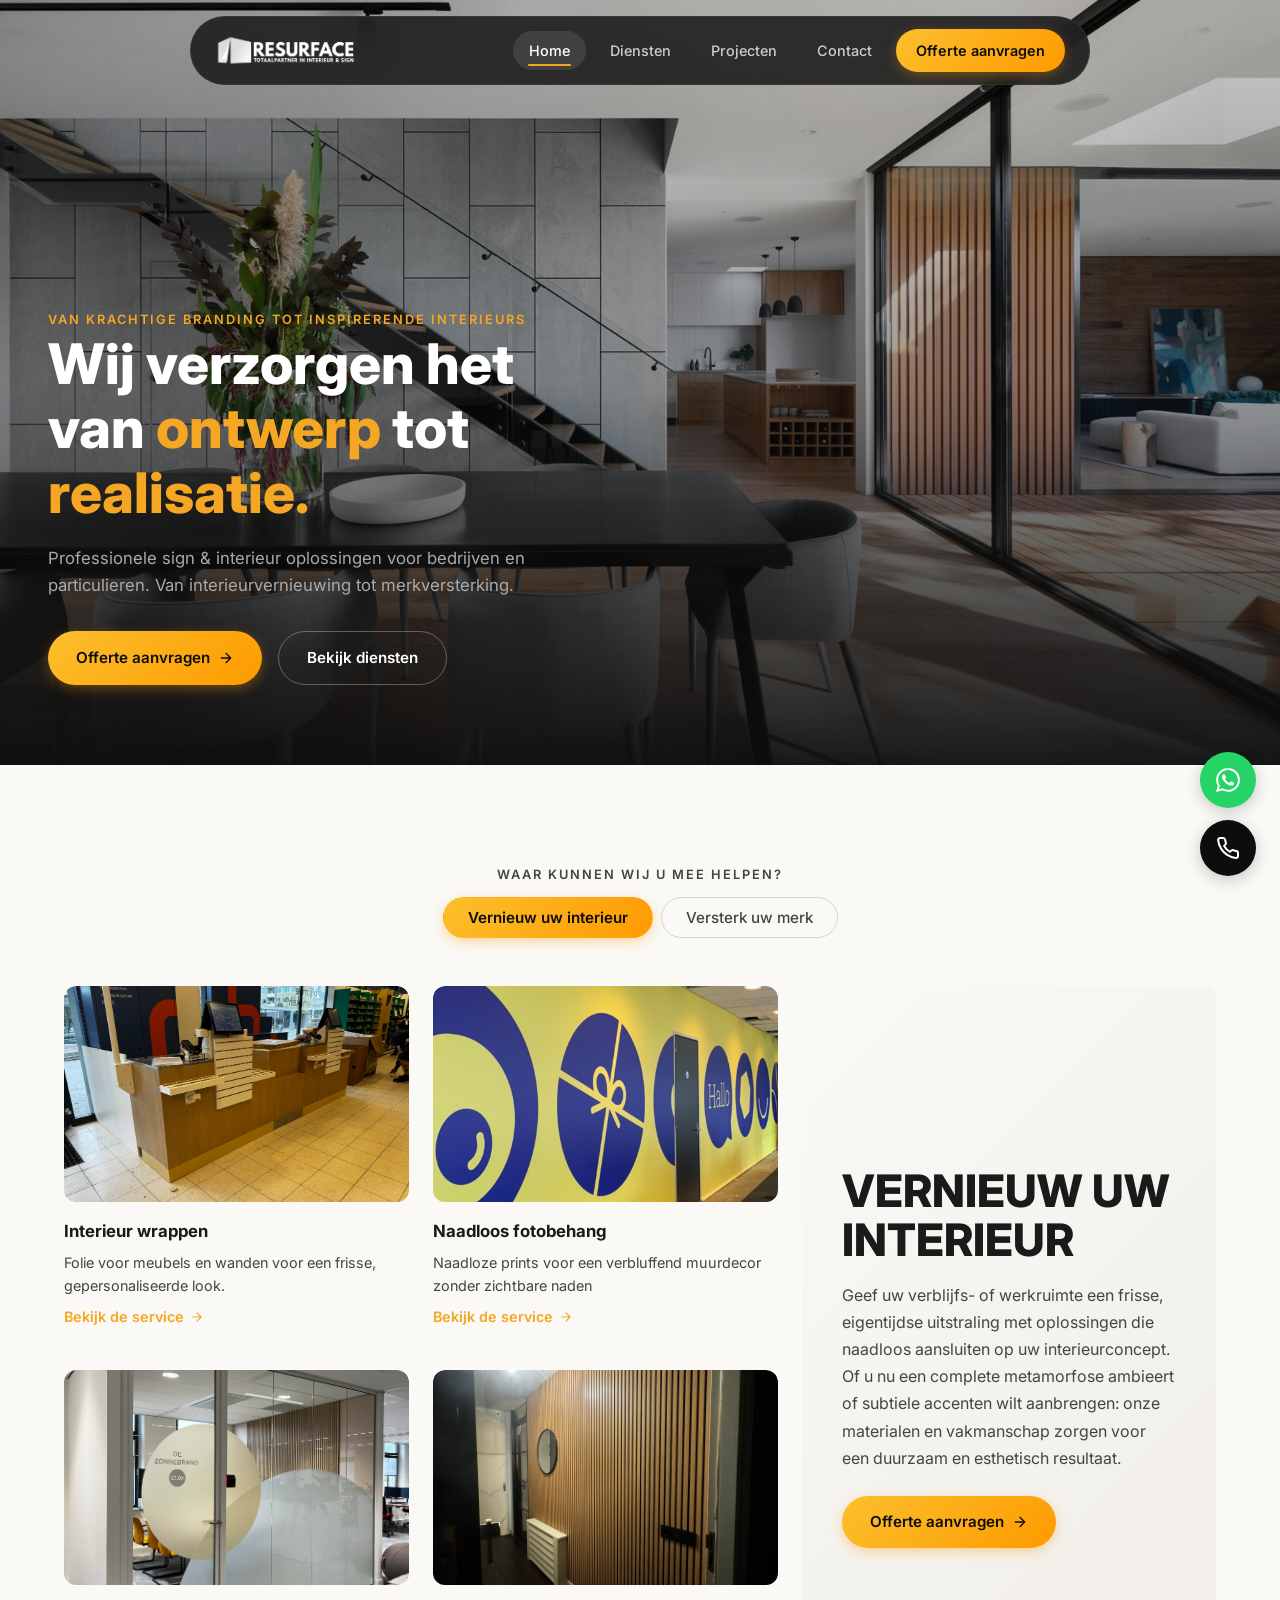
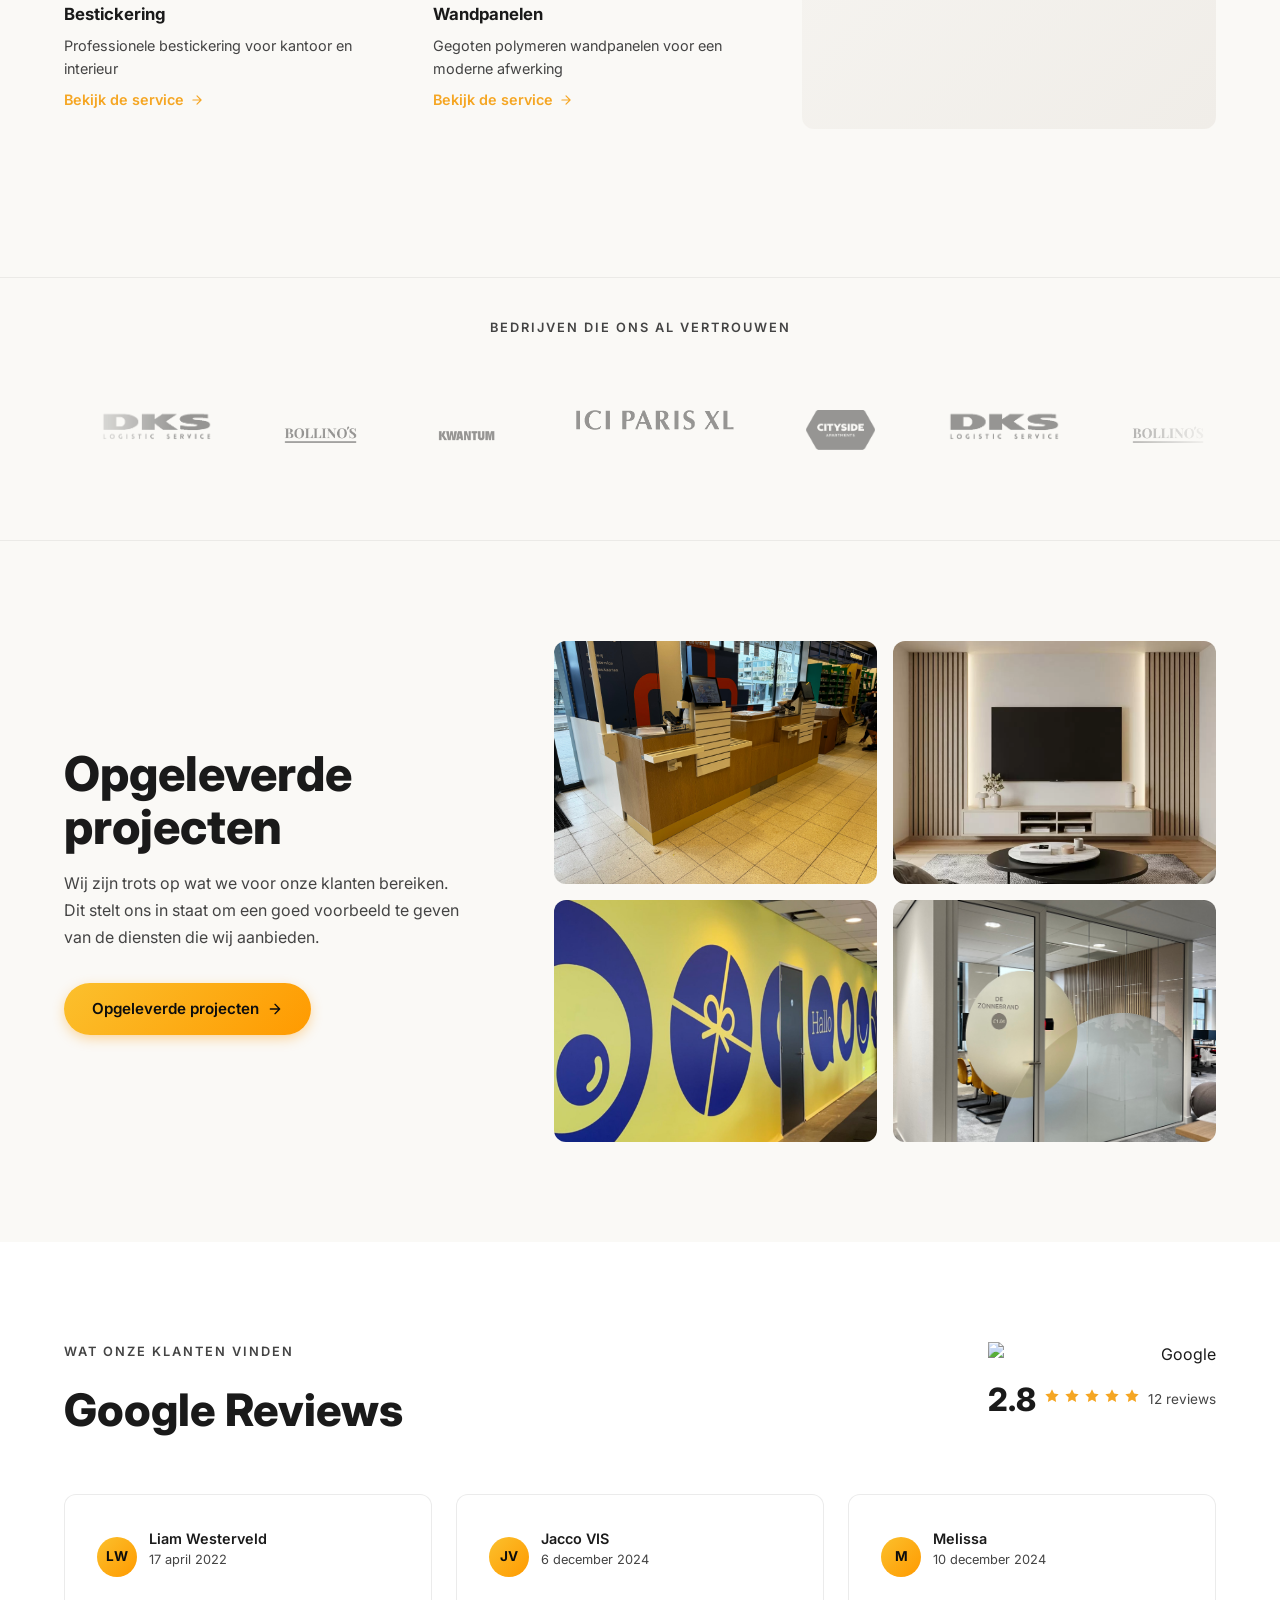
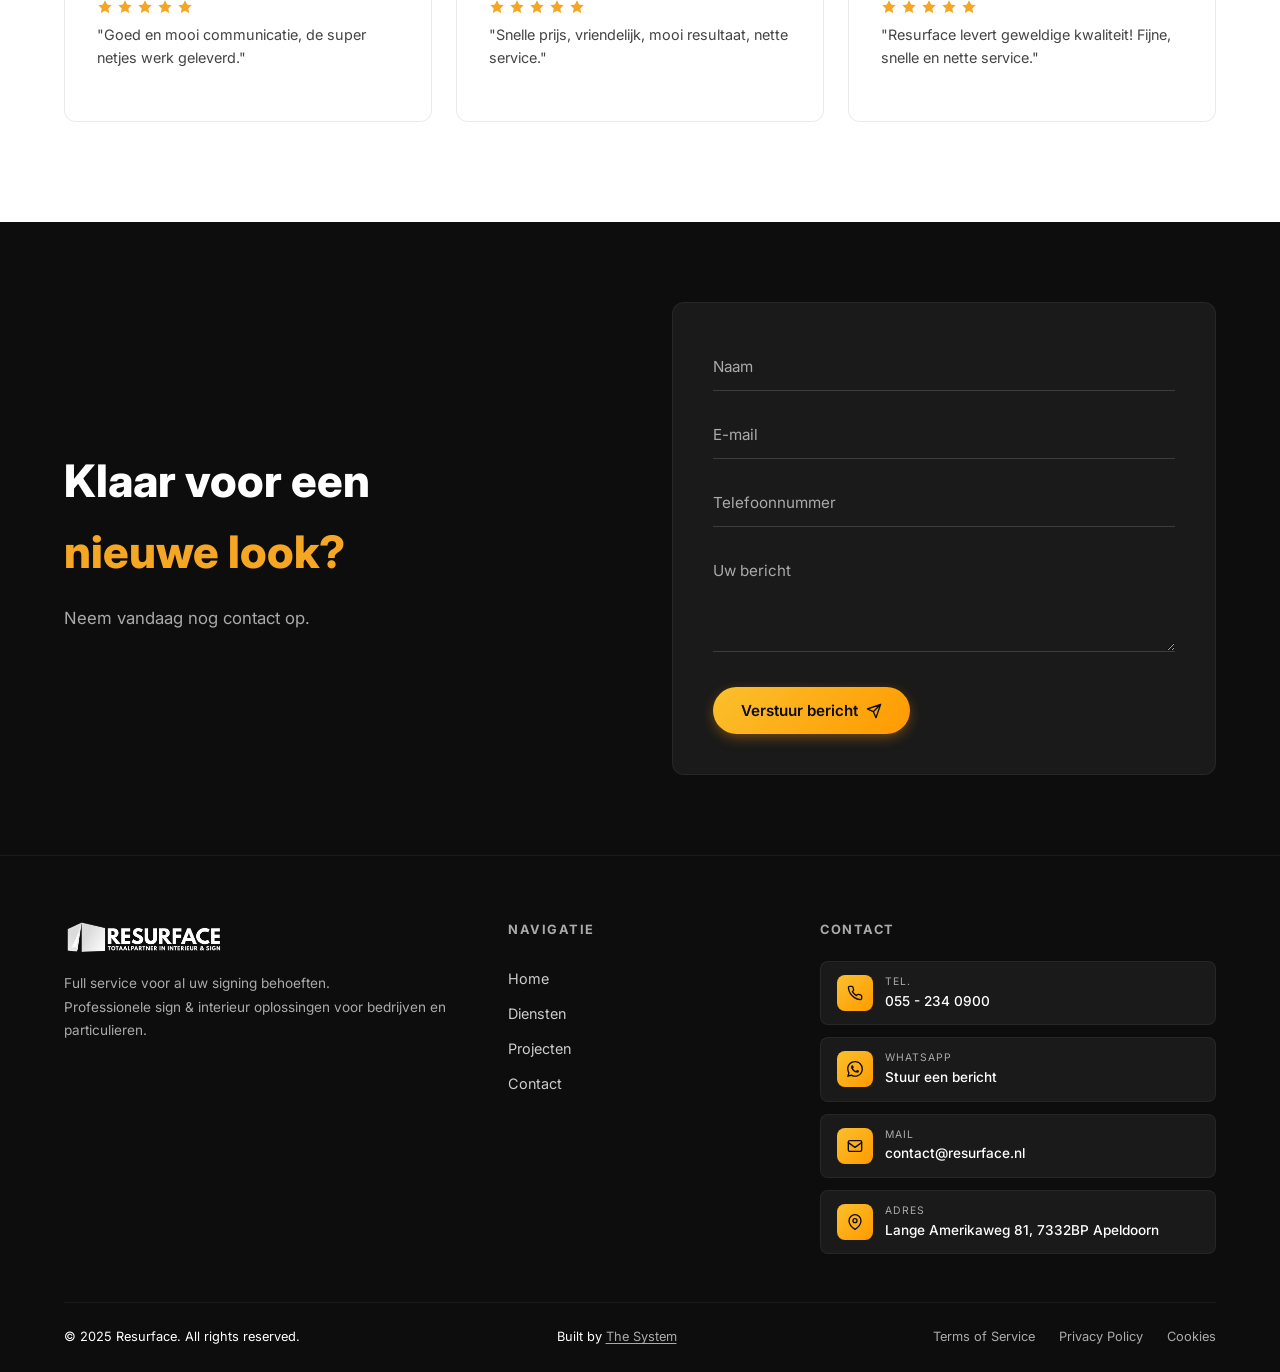
==== commit 81cc3aa1: "Add 'Built by The System' credit in footer on all pages Co-Authored-By: Claude Opus 4.6 <noreply@ant" ====
--- a/index.html
+++ b/index.html
@@ -354,6 +354,7 @@
       </div>
       <div class="footer-bottom">
         <p>&copy; 2025 Resurface. All rights reserved.</p>
+        <p class="built-by">Built by <a href="https://thesystem.nl" target="_blank" rel="noopener">The System</a></p>
         <div class="footer-bottom-links">
           <a href="#">Terms of Service</a>
           <a href="#">Privacy Policy</a>
--- a/css/style.css
+++ b/css/style.css
@@ -39,6 +39,20 @@
   max-width: var(--max-width);
   margin: 0 auto;
   padding: 0 24px;
+}
+
+/* ===== SCROLL PROGRESS BAR ===== */
+.scroll-progress {
+  position: fixed;
+  top: 0;
+  left: 0;
+  height: 3px;
+  background: linear-gradient(90deg, var(--accent), #ff6b35);
+  width: 0%;
+  z-index: 10000;
+  transition: none;
+  border-radius: 0 2px 2px 0;
+  box-shadow: 0 0 10px rgba(245, 166, 35, 0.5);
 }
 
 /* ===== NAVIGATION ===== */
@@ -719,7 +733,7 @@
   display: grid;
   grid-template-columns: 1.2fr 1fr;
   gap: 64px;
-  align-items: start;
+  align-items: center;
 }
 
 .contact-label {
@@ -1015,6 +1029,22 @@
 }
 
 .footer-bottom-links a:hover {
+  color: var(--text-white);
+}
+
+.built-by {
+  color: var(--text-gray);
+  font-size: 0.8rem;
+}
+
+.built-by a {
+  color: var(--text-gray);
+  text-decoration: underline;
+  text-underline-offset: 2px;
+  transition: var(--transition);
+}
+
+.built-by a:hover {
   color: var(--text-white);
 }
 
@@ -1415,8 +1445,8 @@
 /* ===== SCROLL ANIMATIONS ===== */
 .reveal {
   opacity: 0;
-  transform: translateY(30px);
-  transition: opacity 0.6s ease, transform 0.6s ease;
+  transform: translateY(40px);
+  transition: opacity 0.8s cubic-bezier(0.16, 1, 0.3, 1), transform 0.8s cubic-bezier(0.16, 1, 0.3, 1);
 }
 
 .reveal.visible {
@@ -1426,8 +1456,8 @@
 
 .reveal-left {
   opacity: 0;
-  transform: translateX(-40px);
-  transition: opacity 0.6s ease, transform 0.6s ease;
+  transform: translateX(-60px);
+  transition: opacity 0.8s cubic-bezier(0.16, 1, 0.3, 1), transform 0.8s cubic-bezier(0.16, 1, 0.3, 1);
 }
 
 .reveal-left.visible {
@@ -1437,8 +1467,8 @@
 
 .reveal-right {
   opacity: 0;
-  transform: translateX(40px);
-  transition: opacity 0.6s ease, transform 0.6s ease;
+  transform: translateX(60px);
+  transition: opacity 0.8s cubic-bezier(0.16, 1, 0.3, 1), transform 0.8s cubic-bezier(0.16, 1, 0.3, 1);
 }
 
 .reveal-right.visible {
@@ -1448,8 +1478,8 @@
 
 .reveal-scale {
   opacity: 0;
-  transform: scale(0.95);
-  transition: opacity 0.6s ease, transform 0.6s ease;
+  transform: scale(0.9);
+  transition: opacity 0.8s cubic-bezier(0.16, 1, 0.3, 1), transform 0.8s cubic-bezier(0.16, 1, 0.3, 1);
 }
 
 .reveal-scale.visible {
@@ -1461,37 +1491,297 @@
 .stagger-2 { transition-delay: 0.2s; }
 .stagger-3 { transition-delay: 0.3s; }
 .stagger-4 { transition-delay: 0.4s; }
+.stagger-5 { transition-delay: 0.5s; }
+.stagger-6 { transition-delay: 0.6s; }
+
+/* Staggered children — auto-delays for grid items */
+.services-grid.visible .service-card,
+.reviews-grid.visible .review-card,
+.project-gallery.visible img {
+  opacity: 0;
+  transform: translateY(24px);
+  animation: staggerUp 0.6s cubic-bezier(0.16, 1, 0.3, 1) forwards;
+}
+
+.services-grid.visible .service-card:nth-child(1),
+.reviews-grid.visible .review-card:nth-child(1),
+.project-gallery.visible img:nth-child(1) { animation-delay: 0.05s; }
+.services-grid.visible .service-card:nth-child(2),
+.reviews-grid.visible .review-card:nth-child(2),
+.project-gallery.visible img:nth-child(2) { animation-delay: 0.1s; }
+.services-grid.visible .service-card:nth-child(3),
+.reviews-grid.visible .review-card:nth-child(3),
+.project-gallery.visible img:nth-child(3) { animation-delay: 0.15s; }
+.services-grid.visible .service-card:nth-child(4) { animation-delay: 0.2s; }
+.services-grid.visible .service-card:nth-child(5) { animation-delay: 0.25s; }
+.services-grid.visible .service-card:nth-child(6) { animation-delay: 0.3s; }
+.services-grid.visible .service-card:nth-child(7) { animation-delay: 0.35s; }
+.services-grid.visible .service-card:nth-child(8) { animation-delay: 0.4s; }
+.project-gallery.visible img:nth-child(4) { animation-delay: 0.2s; }
+.project-gallery.visible img:nth-child(5) { animation-delay: 0.25s; }
+
+@keyframes staggerUp {
+  from { opacity: 0; transform: translateY(24px); }
+  to { opacity: 1; transform: translateY(0); }
+}
+
+/* Parallax-style hero image zoom on scroll */
+.hero-bg img {
+  transition: transform 8s cubic-bezier(0.16, 1, 0.3, 1);
+  transform: scale(1.08);
+}
+
+.hero-bg.loaded img {
+  transform: scale(1);
+}
+
+/* Smooth gradient shimmer on CTA section */
+.cta-section::before {
+  content: '';
+  position: absolute;
+  inset: 0;
+  background: linear-gradient(
+    120deg,
+    transparent 0%,
+    rgba(245, 166, 35, 0.04) 40%,
+    rgba(245, 166, 35, 0.08) 50%,
+    rgba(245, 166, 35, 0.04) 60%,
+    transparent 100%
+  );
+  background-size: 200% 100%;
+  animation: shimmer 6s ease-in-out infinite;
+  border-radius: var(--radius);
+  z-index: 0;
+  pointer-events: none;
+}
+
+@keyframes shimmer {
+  0% { background-position: 200% 0; }
+  100% { background-position: -200% 0; }
+}
+
+/* Accent underline animation on section titles */
+.section-title .highlight {
+  position: relative;
+}
+
+.section-title .highlight::after {
+  content: '';
+  position: absolute;
+  bottom: -2px;
+  left: 0;
+  width: 0;
+  height: 2px;
+  background: var(--accent);
+  border-radius: 2px;
+  transition: width 0.8s cubic-bezier(0.16, 1, 0.3, 1);
+}
+
+.visible .section-title .highlight::after,
+.section-title.visible .highlight::after {
+  width: 100%;
+}
+
+/* Floating buttons entrance */
+.floating-btns {
+  animation: floatIn 0.6s cubic-bezier(0.16, 1, 0.3, 1) 1.5s both;
+}
+
+@keyframes floatIn {
+  from { opacity: 0; transform: translateY(20px) scale(0.8); }
+  to { opacity: 1; transform: translateY(0) scale(1); }
+}
+
+/* Pulse on WhatsApp button */
+.floating-btn-whatsapp {
+  animation: pulse 3s ease-in-out infinite;
+}
+
+@keyframes pulse {
+  0%, 100% { box-shadow: 0 4px 16px rgba(0,0,0,0.2); }
+  50% { box-shadow: 0 4px 24px rgba(37, 211, 102, 0.35); }
+}
+
+/* Trust logos infinite marquee */
+.trust-logos-track {
+  display: flex;
+  animation: marquee 25s linear infinite;
+  width: max-content;
+}
+
+.trust-logos-track img {
+  flex-shrink: 0;
+  margin: 0 36px;
+  transition: opacity 0.4s ease, filter 0.4s ease, transform 0.4s cubic-bezier(0.16, 1, 0.3, 1);
+}
+
+.trust-logos-track img:hover {
+  transform: scale(1.15);
+  opacity: 1 !important;
+  filter: none !important;
+}
+
+@keyframes marquee {
+  0% { transform: translateX(0); }
+  100% { transform: translateX(-50%); }
+}
+
+.trust-logos {
+  overflow: hidden;
+  mask-image: linear-gradient(90deg, transparent, black 10%, black 90%, transparent);
+  -webkit-mask-image: linear-gradient(90deg, transparent, black 10%, black 90%, transparent);
+}
+
+/* 3D tilt on cards */
+.tilt-card {
+  transform-style: preserve-3d;
+  perspective: 800px;
+}
+
+/* Smooth form focus underline */
+.form-group {
+  position: relative;
+}
+
+.form-group::after {
+  content: '';
+  position: absolute;
+  bottom: 0;
+  left: 50%;
+  width: 0;
+  height: 2px;
+  background: var(--accent);
+  transition: width 0.4s cubic-bezier(0.16, 1, 0.3, 1), left 0.4s cubic-bezier(0.16, 1, 0.3, 1);
+  border-radius: 2px;
+}
+
+.form-group:focus-within::after {
+  width: 100%;
+  left: 0;
+}
+
+/* Counter animation for rating number */
+.google-rating-number {
+  display: inline-block;
+}
+
+/* Nav links hover sliding underline */
+.nav-links a:not(.nav-cta) {
+  position: relative;
+}
+
+.nav-links a:not(.nav-cta)::after {
+  content: '';
+  position: absolute;
+  bottom: 4px;
+  left: 50%;
+  width: 0;
+  height: 2px;
+  background: var(--accent);
+  border-radius: 2px;
+  transition: width 0.3s cubic-bezier(0.16, 1, 0.3, 1), left 0.3s cubic-bezier(0.16, 1, 0.3, 1);
+}
+
+.nav-links a:not(.nav-cta):hover::after,
+.nav-links a:not(.nav-cta).active::after {
+  width: 60%;
+  left: 20%;
+}
+
+/* Smooth page transitions — opacity only, no transform on body (breaks fixed positioning) */
+.page-transition {
+  animation: pageIn 0.6s ease both;
+}
+
+@keyframes pageIn {
+  from { opacity: 0; }
+  to { opacity: 1; }
+}
+
+/* Projects bento hover 3D */
+.projects-bento-img {
+  transition: transform 0.5s cubic-bezier(0.16, 1, 0.3, 1), box-shadow 0.5s ease;
+}
+
+.projects-bento-img:hover {
+  transform: translateY(-8px) scale(1.02);
+  box-shadow: 0 20px 40px rgba(0,0,0,0.15);
+}
+
+/* Glow cursor effect on hero */
+.hero-glow {
+  position: absolute;
+  width: 400px;
+  height: 400px;
+  border-radius: 50%;
+  background: radial-gradient(circle, rgba(245, 166, 35, 0.08) 0%, transparent 70%);
+  pointer-events: none;
+  z-index: 1;
+  transform: translate(-50%, -50%);
+  transition: opacity 0.3s ease;
+  opacity: 0;
+}
+
+.hero:hover .hero-glow {
+  opacity: 1;
+}
+
+/* Smooth image reveal clip */
+.clip-reveal {
+  clip-path: inset(0 100% 0 0);
+  transition: clip-path 1s cubic-bezier(0.16, 1, 0.3, 1);
+}
+
+.clip-reveal.visible {
+  clip-path: inset(0 0 0 0);
+}
+
+/* Tab switch animation */
+.diensten-panel {
+  animation: none;
+}
+
+.diensten-panel.active {
+  animation: panelIn 0.5s cubic-bezier(0.16, 1, 0.3, 1) both;
+}
+
+@keyframes panelIn {
+  from { opacity: 0; transform: translateX(20px); }
+  to { opacity: 1; transform: translateX(0); }
+}
 
 /* ===== HOVER ENHANCEMENTS ===== */
 .home-service-card.small:hover img {
-  transform: scale(1.05);
-  transition: transform 0.5s ease;
+  transform: scale(1.08);
 }
 
 .home-service-card.small img {
-  transition: transform 0.5s ease;
+  transition: transform 0.6s cubic-bezier(0.16, 1, 0.3, 1);
 }
 
 .review-card {
-  transition: transform 0.3s ease, box-shadow 0.3s ease;
+  transition: transform 0.4s cubic-bezier(0.16, 1, 0.3, 1), box-shadow 0.4s ease;
 }
 
 .review-card:hover {
-  transform: translateY(-4px);
-  box-shadow: 0 12px 24px rgba(0,0,0,0.08);
-}
-
-.contact-item {
-  transition: transform 0.3s ease, border-color 0.3s ease;
-}
-
-.contact-item:hover {
-  transform: translateX(4px);
-  border-color: rgba(255,154,0,0.3);
+  transform: translateY(-6px);
+  box-shadow: 0 16px 32px rgba(0,0,0,0.1);
+}
+
+.contact-item,
+.contact-info-card {
+  transition: transform 0.4s cubic-bezier(0.16, 1, 0.3, 1), border-color 0.3s ease, box-shadow 0.3s ease;
+}
+
+.contact-item:hover,
+.contact-info-card:hover {
+  transform: translateY(-3px);
+  border-color: rgba(245, 166, 35, 0.3);
+  box-shadow: 0 8px 24px rgba(245, 166, 35, 0.08);
 }
 
 .footer-contact-item {
-  transition: transform 0.3s ease;
+  transition: transform 0.3s cubic-bezier(0.16, 1, 0.3, 1), background 0.3s ease;
 }
 
 .footer-contact-item:hover {
@@ -1499,23 +1789,56 @@
 }
 
 .service-card {
-  transition: transform 0.3s ease;
+  transition: transform 0.4s cubic-bezier(0.16, 1, 0.3, 1);
 }
 
 .service-card:hover {
-  transform: translateY(-4px);
+  transform: translateY(-6px);
 }
 
 .service-card:hover .service-icon {
-  border-color: rgba(255,154,0,0.5);
+  border-color: rgba(245, 166, 35, 0.5);
+  box-shadow: 0 0 20px rgba(245, 166, 35, 0.15);
+}
+
+.service-icon {
+  transition: border-color 0.3s ease, box-shadow 0.4s ease;
 }
 
 .btn {
-  transition: all 0.3s ease;
+  transition: all 0.3s cubic-bezier(0.16, 1, 0.3, 1);
+  position: relative;
+  overflow: hidden;
+}
+
+.btn-primary:hover {
+  transform: translateY(-2px);
+  box-shadow: 0 8px 24px rgba(245, 166, 35, 0.3);
 }
 
 .nav-links a {
   transition: all 0.3s ease;
+}
+
+/* Project gallery image hover */
+.project-gallery img {
+  transition: transform 0.5s cubic-bezier(0.16, 1, 0.3, 1), filter 0.3s ease;
+}
+
+.project-gallery img:hover {
+  transform: scale(1.08);
+  filter: brightness(1.1);
+}
+
+/* Diensten category buttons */
+.diensten-cat-btn,
+.diensten-sub-btn {
+  transition: all 0.3s cubic-bezier(0.16, 1, 0.3, 1);
+}
+
+.diensten-cat-btn:hover,
+.diensten-sub-btn:hover {
+  transform: translateY(-2px);
 }
 
 /* ===== RESPONSIVE ===== */
